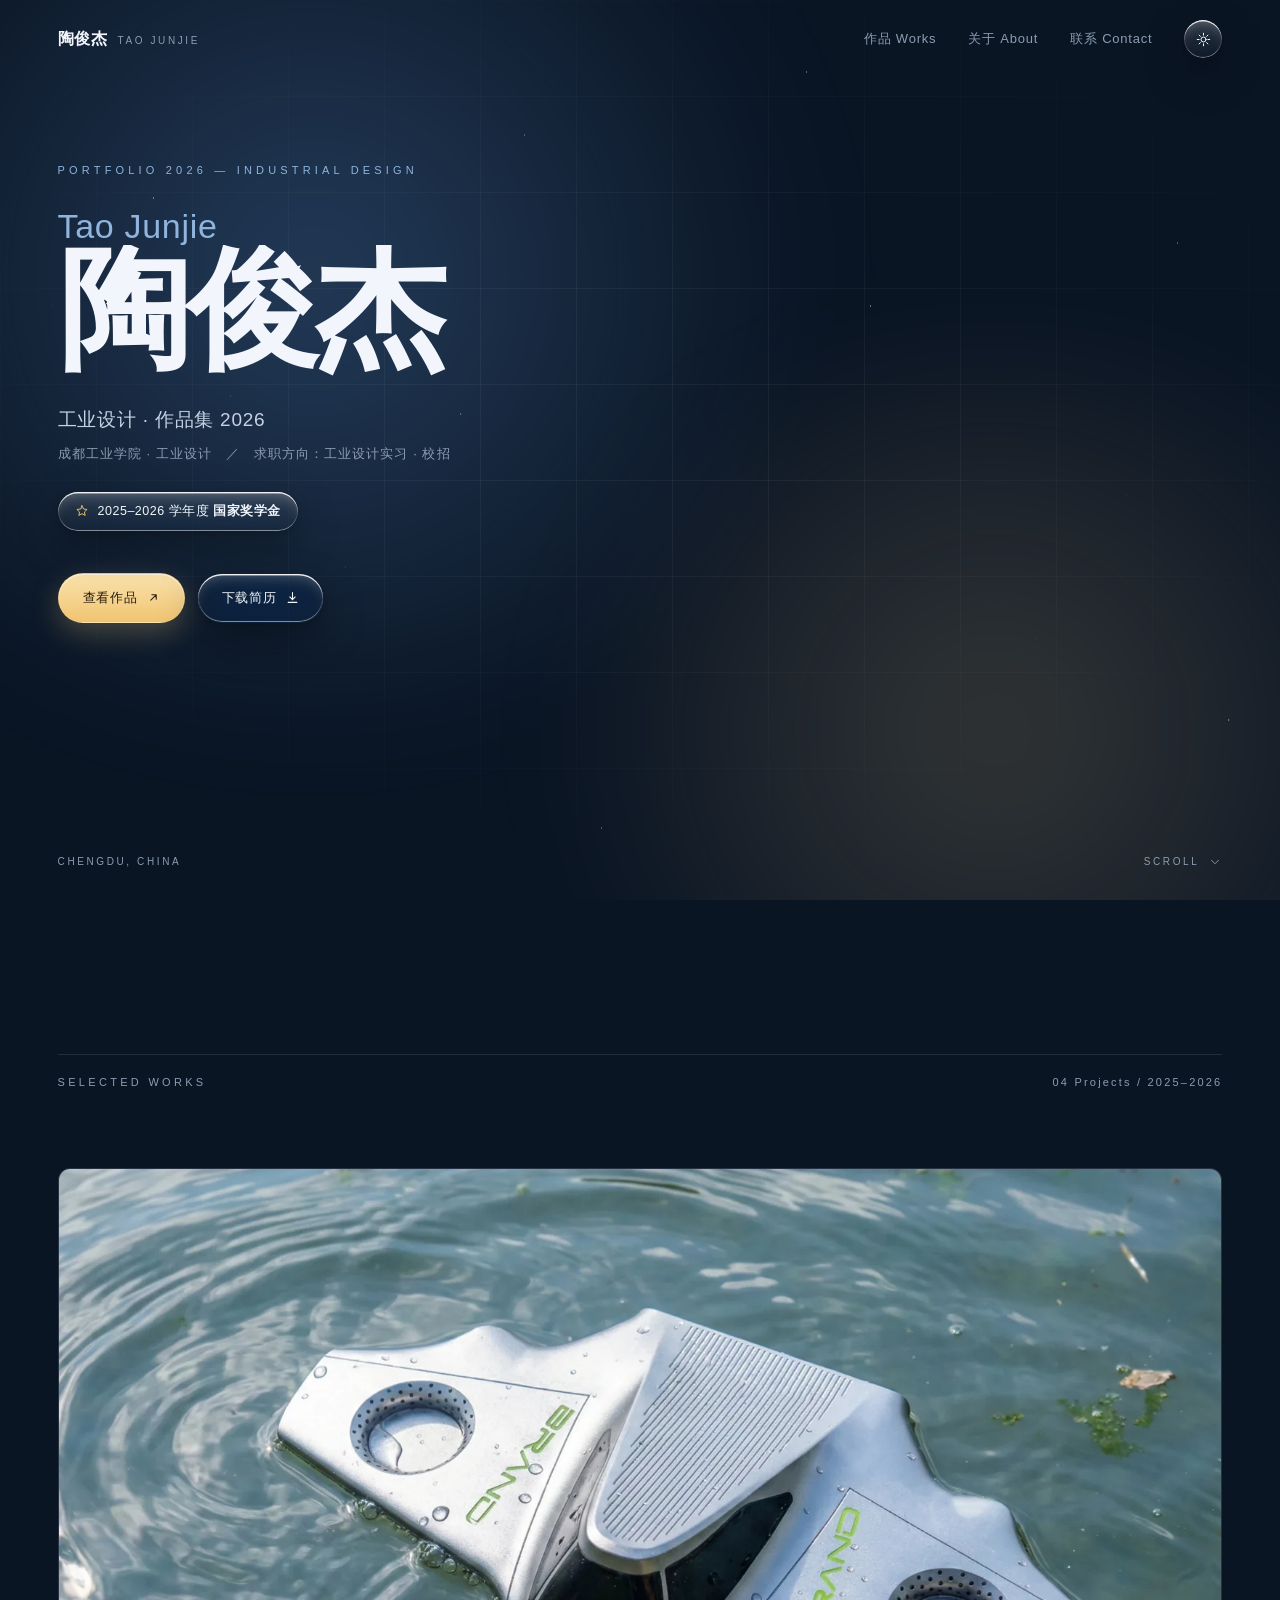
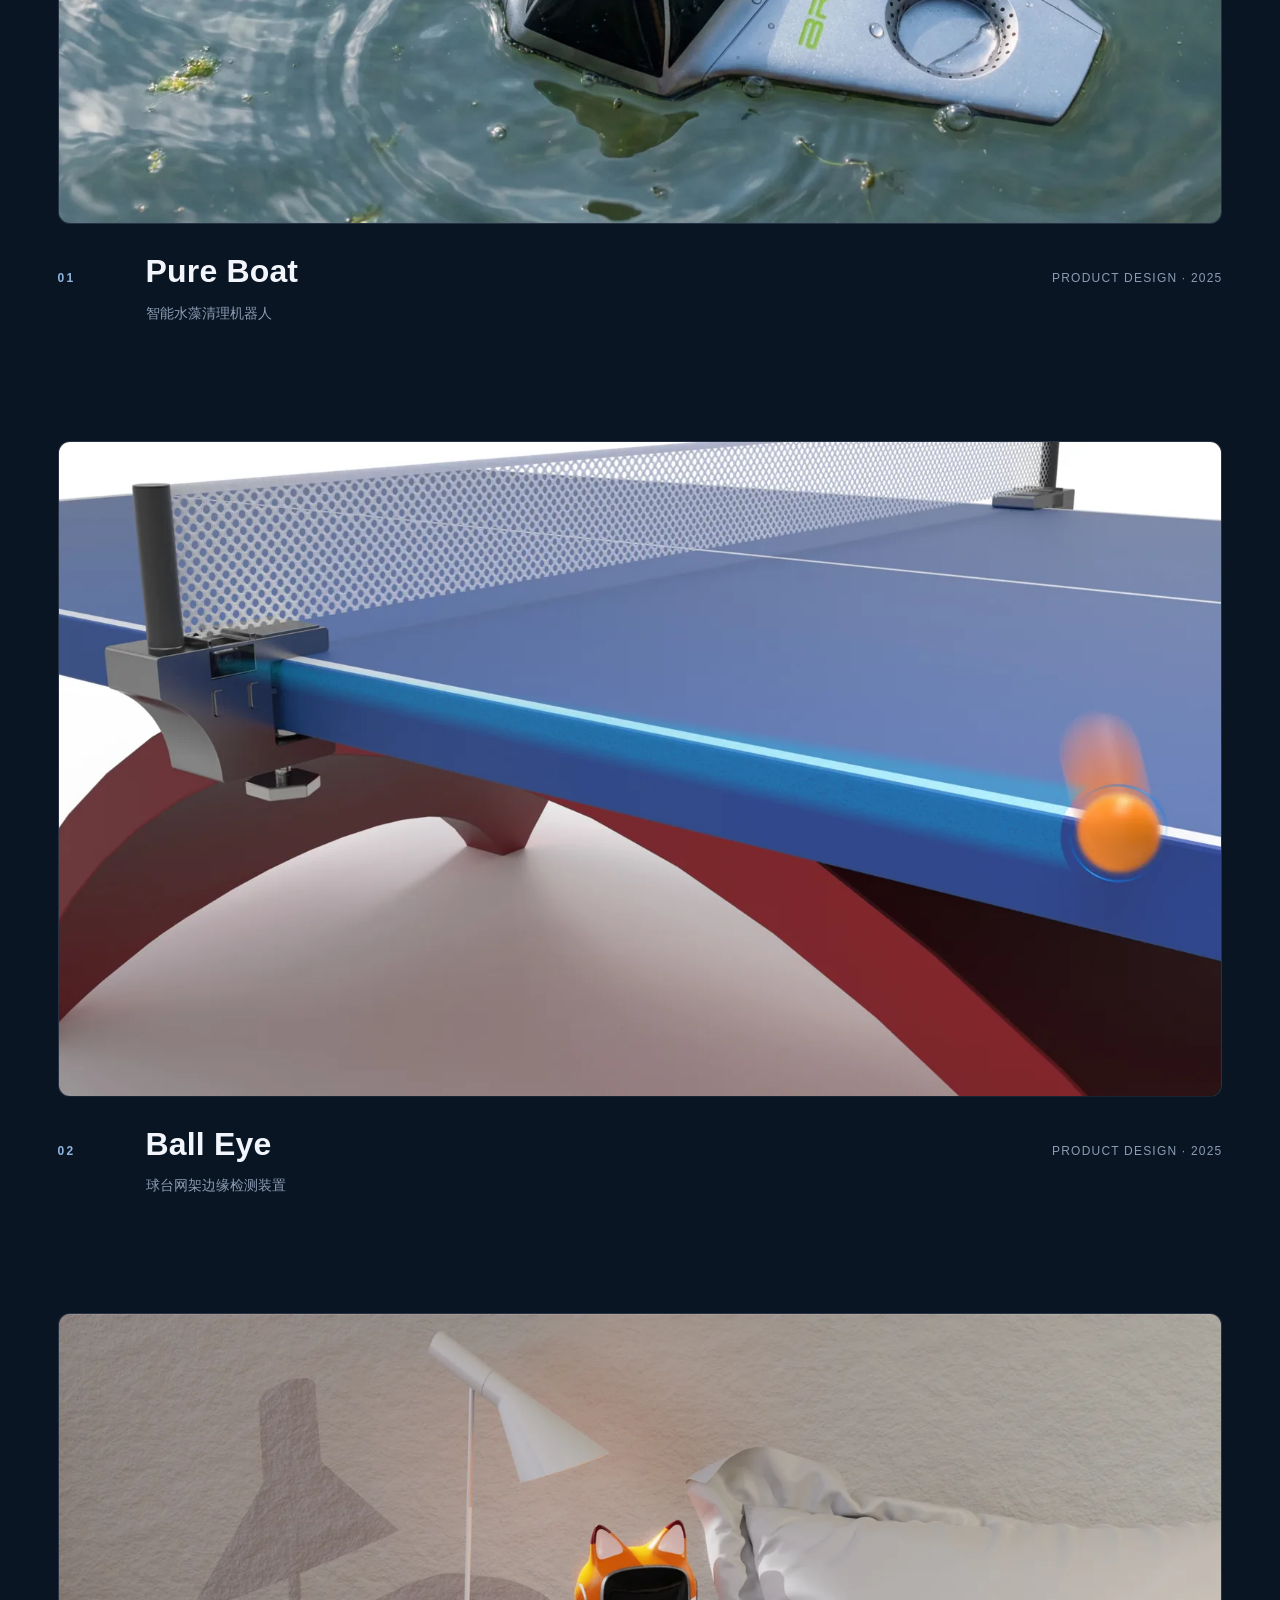
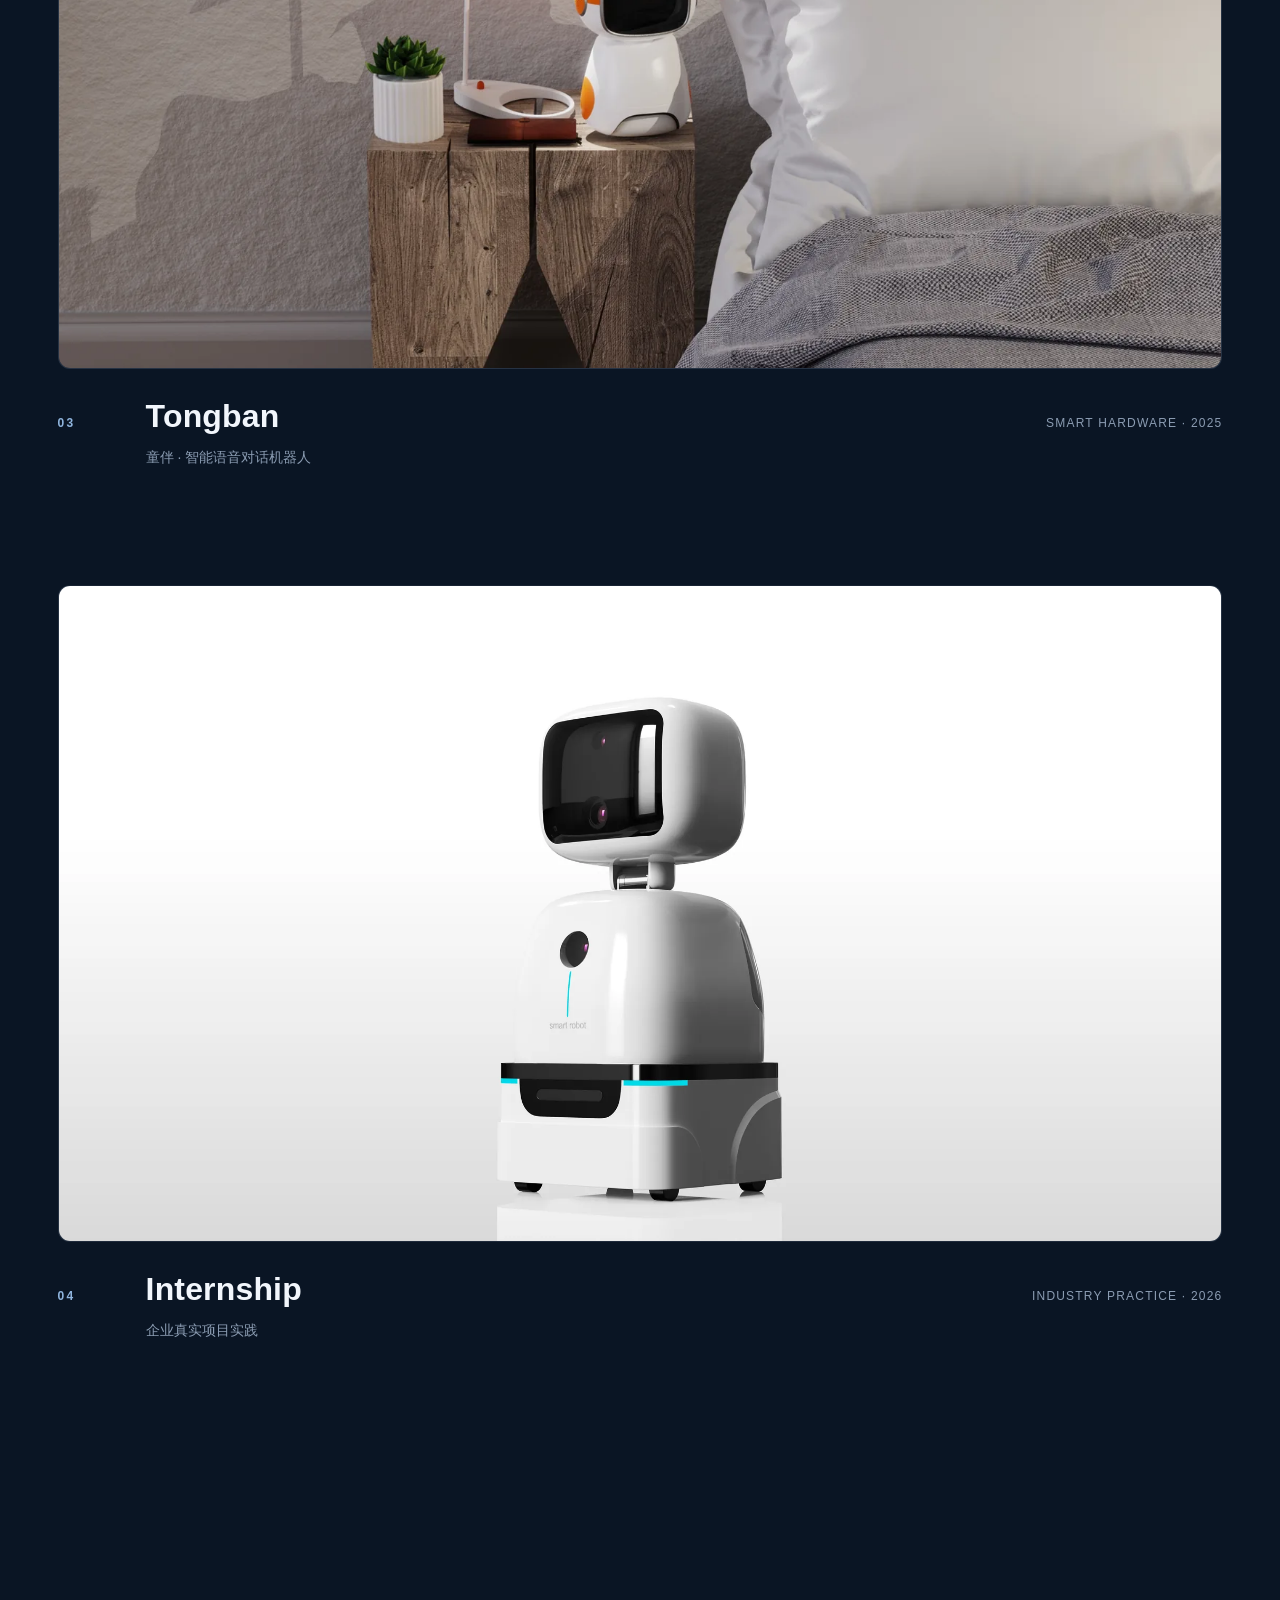
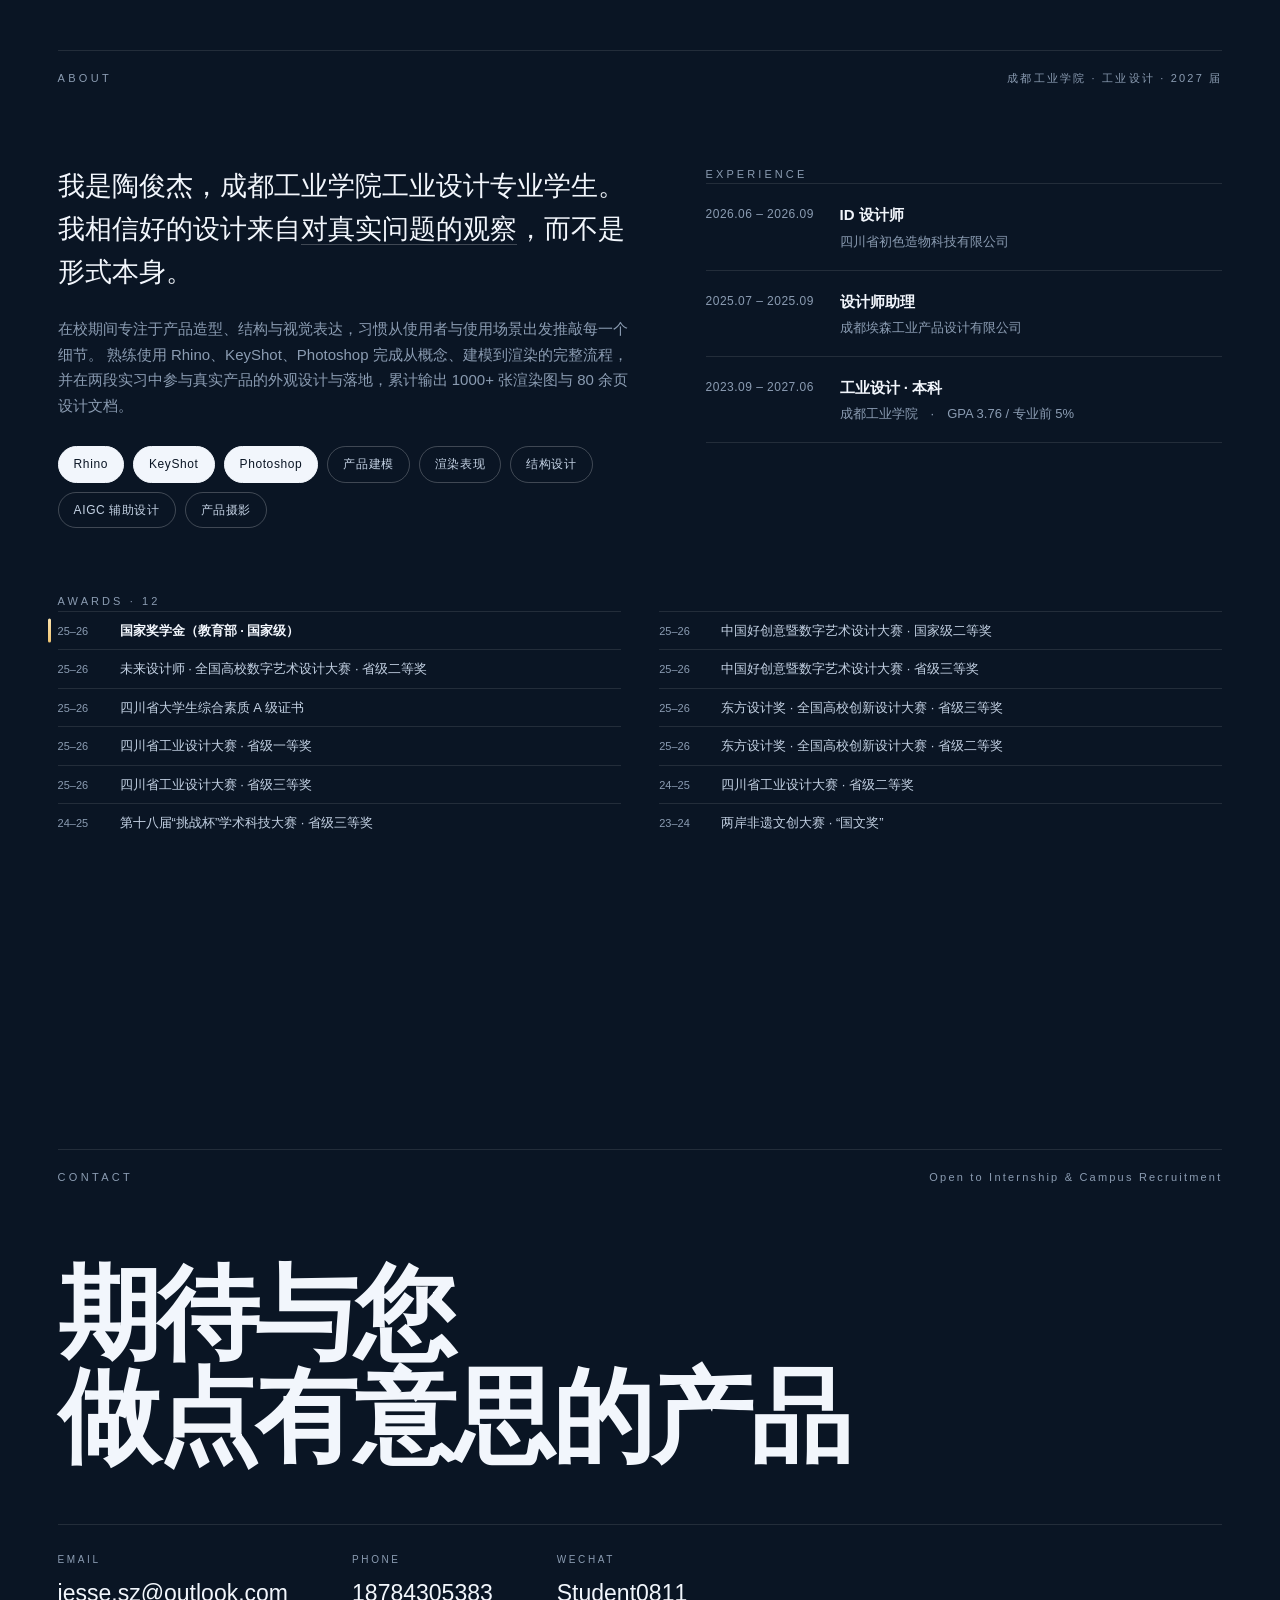
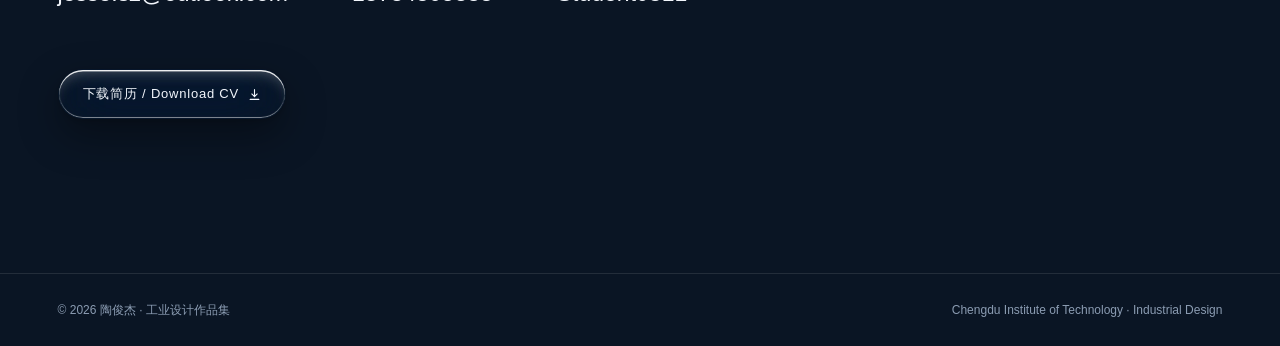
==== index.html @ 41e98c55 "按 iOS 26 参考重做液态玻璃（强模糊+烟熏底+顶部月牙高光）；移除奖学金徽章金色描边" ====
<!DOCTYPE html>
<html lang="zh-CN" data-theme="dark">
<head>
<meta charset="UTF-8">
<meta name="viewport" content="width=device-width, initial-scale=1.0">
<title>陶俊杰 — 工业设计作品集 2026</title>
<meta name="description" content="陶俊杰 · 工业设计作品集 2026 · 成都工业学院 工业设计 · 工业设计实习 / 校招">
<script>(function(){try{var t=localStorage.getItem('tj-theme');document.documentElement.setAttribute('data-theme',t==='light'?'light':'dark');}catch(e){document.documentElement.setAttribute('data-theme','dark');}})();</script>
<link rel="stylesheet" href="assets/style.css?v=20260930g">
</head>
<body>

<div class="loader">
  <div class="loader-inner">
    <div class="loader-cn">陶俊杰</div>
    <div class="loader-en">TAO JUNJIE</div>
    <div class="loader-line"></div>
  </div>
</div>

<div class="progress"></div>

<nav class="nav">
  <a class="brand" href="index.html"><b>陶俊杰</b><span>TAO JUNJIE</span></a>
  <div class="nav-right">
    <div class="nav-links">
      <a href="#works">作品 Works</a>
      <a href="#about">关于 About</a>
      <a href="#contact">联系 Contact</a>
    </div>
    <button class="theme-toggle lg" id="themeToggle" aria-label="切换深浅色">
      <svg class="icon-sun" viewBox="0 0 24 24" fill="none" stroke="currentColor" stroke-width="1.6" stroke-linecap="round"><circle cx="12" cy="12" r="4"/><path d="M12 2v3M12 19v3M2 12h3M19 12h3M4.9 4.9l2.1 2.1M17 17l2.1 2.1M19.1 4.9L17 7M7 17l-2.1 2.1"/></svg>
      <svg class="icon-moon" viewBox="0 0 24 24" fill="none" stroke="currentColor" stroke-width="1.6" stroke-linecap="round"><path d="M21 12.8A8.5 8.5 0 1 1 11.2 3a7 7 0 0 0 9.8 9.8z"/></svg>
    </button>
  </div>
</nav>

<header class="hero">
  <div class="hero-bg" data-parallax data-speed="0.1" data-limit="60"></div>
  <div class="hero-grid"></div>
  <div class="hero-stars"></div>

  <div class="hero-inner">
    <div class="hero-copy">
      <p class="hero-eyebrow reveal">Portfolio 2026 — Industrial Design</p>

      <h1 class="hero-title">
        <span class="mask"><span class="line1">Tao Junjie</span></span>
        <span class="mask"><span class="line2">陶俊杰</span></span>
      </h1>

      <p class="hero-sub mask"><span>工业设计 · 作品集 2026</span></p>
      <p class="hero-line reveal">成都工业学院 · 工业设计　／　求职方向：工业设计实习 · 校招</p>

      <div class="hero-honor lg reveal">
        <svg viewBox="0 0 24 24" fill="none" stroke="currentColor" stroke-width="1.6" stroke-linecap="round" stroke-linejoin="round"><path d="M12 3l2.6 5.6 6.1.8-4.5 4.2 1.2 6-5.4-3-5.4 3 1.2-6L3.3 9.4l6.1-.8z"/></svg>
        <span>2025–2026 学年度 <b>国家奖学金</b></span>
      </div>

      <div class="hero-actions reveal">
        <a class="btn btn-solid" href="#works">查看作品
          <svg viewBox="0 0 24 24" fill="none" stroke="currentColor" stroke-width="2" stroke-linecap="round" stroke-linejoin="round"><path d="M7 17L17 7M17 7H9M17 7v8"/></svg>
        </a>
        <a class="btn btn-ghost lg" href="files/TaoJunjie-CV.pdf" download="陶俊杰-工业设计-CV.pdf">下载简历
          <svg viewBox="0 0 24 24" fill="none" stroke="currentColor" stroke-width="2" stroke-linecap="round" stroke-linejoin="round"><path d="M12 3v13M12 16l-5-5M12 16l5-5M4 21h16"/></svg>
        </a>
      </div>

      <div class="hero-stats reveal">
        <div class="stat"><b>04</b><span>Projects</span></div>
        <div class="stat"><b>02</b><span>Internships</span></div>
        <div class="stat"><b>12</b><span>Awards</span></div>
      </div>
    </div>

    <div class="hero-visual reveal">
      <div class="orb" data-parallax data-speed="0.08" data-limit="46">
        <div class="orb-glow"></div>
        <div class="orb-warm"></div>
        <div class="orb-sphere">
          <i style="transform:rotateY(0deg)"></i>
          <i style="transform:rotateY(22.5deg)"></i>
          <i style="transform:rotateY(45deg)"></i>
          <i style="transform:rotateY(67.5deg)"></i>
          <i style="transform:rotateY(90deg)"></i>
          <i style="transform:rotateY(112.5deg)"></i>
          <i style="transform:rotateY(135deg)"></i>
          <i style="transform:rotateY(157.5deg)"></i>
          <i class="lat" style="transform:rotateX(90deg) translateZ(0px)"></i>
          <i class="lat" style="transform:rotateX(90deg) translateZ(72px)"></i>
          <i class="lat" style="transform:rotateX(90deg) translateZ(-72px)"></i>
        </div>
        <div class="orb-core"></div>
      </div>
    </div>
  </div>

  <div class="hero-scroll">
    <span>Chengdu, China</span>
    <span class="cue">Scroll
      <svg width="14" height="14" viewBox="0 0 24 24" fill="none" stroke="currentColor" stroke-width="1.6" stroke-linecap="round" stroke-linejoin="round"><path d="M6 9l6 6 6-6"/></svg>
    </span>
  </div>
</header>

<main>

  <section class="section" id="works">
    <div class="wrap">
      <div class="sec-head">
        <span class="label">Selected Works</span>
        <span class="sec-count">04 Projects / 2025–2026</span>
      </div>

      <div class="work-list">

        <a class="work reveal" href="work/pure-boat.html">
          <div class="work-media img-in">
            <img src="images/page-14.webp" alt="Pure Boat 智能水藻清理机器人" loading="lazy">
            <div class="work-enter"><span>进入项目
              <svg width="13" height="13" viewBox="0 0 24 24" fill="none" stroke="currentColor" stroke-width="2" stroke-linecap="round" stroke-linejoin="round"><path d="M7 17L17 7M17 7H9M17 7v8"/></svg>
            </span></div>
          </div>
          <div class="work-meta">
            <span class="work-num">01</span>
            <div>
              <h3 class="work-title">Pure Boat</h3>
              <p class="work-cn">智能水藻清理机器人</p>
            </div>
            <span class="work-tag">Product Design · 2025</span>
          </div>
          <span class="work-enter-mobile">进入项目 →</span>
        </a>

        <a class="work reveal" href="work/ball-eye.html">
          <div class="work-media img-in">
            <img src="images/page-23.webp" alt="Ball Eye 球台网架边缘检测装置" loading="lazy">
            <div class="work-enter"><span>进入项目
              <svg width="13" height="13" viewBox="0 0 24 24" fill="none" stroke="currentColor" stroke-width="2" stroke-linecap="round" stroke-linejoin="round"><path d="M7 17L17 7M17 7H9M17 7v8"/></svg>
            </span></div>
          </div>
          <div class="work-meta">
            <span class="work-num">02</span>
            <div>
              <h3 class="work-title">Ball Eye</h3>
              <p class="work-cn">球台网架边缘检测装置</p>
            </div>
            <span class="work-tag">Product Design · 2025</span>
          </div>
          <span class="work-enter-mobile">进入项目 →</span>
        </a>

        <a class="work reveal" href="work/tongban.html">
          <div class="work-media img-in">
            <img src="images/page-32.webp" alt="童伴 智能语音对话机器人" loading="lazy">
            <div class="work-enter"><span>进入项目
              <svg width="13" height="13" viewBox="0 0 24 24" fill="none" stroke="currentColor" stroke-width="2" stroke-linecap="round" stroke-linejoin="round"><path d="M7 17L17 7M17 7H9M17 7v8"/></svg>
            </span></div>
          </div>
          <div class="work-meta">
            <span class="work-num">03</span>
            <div>
              <h3 class="work-title">Tongban</h3>
              <p class="work-cn">童伴 · 智能语音对话机器人</p>
            </div>
            <span class="work-tag">Smart Hardware · 2025</span>
          </div>
          <span class="work-enter-mobile">进入项目 →</span>
        </a>

        <a class="work reveal" href="work/internship.html">
          <div class="work-media img-in">
            <img src="images/page-38.webp" alt="实习实践项目 企业真实项目实践" loading="lazy">
            <div class="work-enter"><span>进入项目
              <svg width="13" height="13" viewBox="0 0 24 24" fill="none" stroke="currentColor" stroke-width="2" stroke-linecap="round" stroke-linejoin="round"><path d="M7 17L17 7M17 7H9M17 7v8"/></svg>
            </span></div>
          </div>
          <div class="work-meta">
            <span class="work-num">04</span>
            <div>
              <h3 class="work-title">Internship</h3>
              <p class="work-cn">企业真实项目实践</p>
            </div>
            <span class="work-tag">Industry Practice · 2026</span>
          </div>
          <span class="work-enter-mobile">进入项目 →</span>
        </a>

      </div>
    </div>
  </section>

  <section class="section" id="about">
    <div class="wrap">
      <div class="sec-head">
        <span class="label">About</span>
        <span class="sec-count">成都工业学院 · 工业设计 · 2027 届</span>
      </div>

      <div class="about-grid">
        <div class="reveal">
          <p class="about-lead">
            我是陶俊杰，成都工业学院工业设计专业学生。我相信好的设计来自<em>对真实问题的观察</em>，而不是形式本身。
          </p>
          <p class="about-body">
            在校期间专注于产品造型、结构与视觉表达，习惯从使用者与使用场景出发推敲每一个细节。
            熟练使用 Rhino、KeyShot、Photoshop 完成从概念、建模到渲染的完整流程，
            并在两段实习中参与真实产品的外观设计与落地，累计输出 1000+ 张渲染图与 80 余页设计文档。
          </p>
          <div class="tags">
            <span class="tag strong">Rhino</span>
            <span class="tag strong">KeyShot</span>
            <span class="tag strong">Photoshop</span>
            <span class="tag">产品建模</span>
            <span class="tag">渲染表现</span>
            <span class="tag">结构设计</span>
            <span class="tag">AIGC 辅助设计</span>
            <span class="tag">产品摄影</span>
          </div>

        </div>

        <div class="reveal">
          <p class="sub-head" style="margin-top:0">Experience</p>
          <ul class="timeline">
            <li>
              <span class="t-date">2026.06 – 2026.09</span>
              <span>
                <span class="t-role">ID 设计师</span>
                <div class="t-org">四川省初色造物科技有限公司</div>
              </span>
            </li>
            <li>
              <span class="t-date">2025.07 – 2025.09</span>
              <span>
                <span class="t-role">设计师助理</span>
                <div class="t-org">成都埃森工业产品设计有限公司</div>
              </span>
            </li>
            <li>
              <span class="t-date">2023.09 – 2027.06</span>
              <span>
                <span class="t-role">工业设计 · 本科</span>
                <div class="t-org">成都工业学院　·　GPA 3.76 / 专业前 5%</div>
              </span>
            </li>
          </ul>
        </div>
      </div>

      <div class="about-awards reveal">
        <p class="sub-head">Awards · 12</p>
        <ul class="awards cols">
            <li class="top"><i>25–26</i><span>国家奖学金（教育部 · 国家级）</span></li>
            <li><i>25–26</i><span>中国好创意暨数字艺术设计大赛 · 国家级二等奖</span></li>
            <li><i>25–26</i><span>未来设计师 · 全国高校数字艺术设计大赛 · 省级二等奖</span></li>
            <li><i>25–26</i><span>中国好创意暨数字艺术设计大赛 · 省级三等奖</span></li>
            <li><i>25–26</i><span>四川省大学生综合素质 A 级证书</span></li>
            <li><i>25–26</i><span>东方设计奖 · 全国高校创新设计大赛 · 省级三等奖</span></li>
            <li><i>25–26</i><span>四川省工业设计大赛 · 省级一等奖</span></li>
            <li><i>25–26</i><span>东方设计奖 · 全国高校创新设计大赛 · 省级二等奖</span></li>
            <li><i>25–26</i><span>四川省工业设计大赛 · 省级三等奖</span></li>
            <li><i>24–25</i><span>四川省工业设计大赛 · 省级二等奖</span></li>
            <li><i>24–25</i><span>第十八届“挑战杯”学术科技大赛 · 省级三等奖</span></li>
            <li><i>23–24</i><span>两岸非遗文创大赛 · “国文奖”</span></li>
        </ul>
      </div>
    </div>
  </section>

  <section class="section contact" id="contact">
    <div class="wrap">
      <div class="sec-head">
        <span class="label">Contact</span>
        <span class="sec-count">Open to Internship & Campus Recruitment</span>
      </div>
      <h2 class="reveal">期待与您<br>做点有意思的产品</h2>
      <div class="contact-links reveal">
        <a class="contact-item" href="mailto:jesse.sz@outlook.com">
          <span class="k">Email</span>
          <span class="v">jesse.sz@outlook.com</span>
        </a>
        <a class="contact-item" href="tel:18784305383">
          <span class="k">Phone</span>
          <span class="v">18784305383</span>
        </a>
        <div class="contact-item">
          <span class="k">WeChat</span>
          <span class="v">Student0811</span>
        </div>
      </div>
      <div class="contact-cta reveal">
        <a class="btn btn-ghost lg" href="files/TaoJunjie-CV.pdf" download="陶俊杰-工业设计-CV.pdf">下载简历 / Download CV
          <svg viewBox="0 0 24 24" fill="none" stroke="currentColor" stroke-width="2" stroke-linecap="round" stroke-linejoin="round"><path d="M12 3v13M12 16l-5-5M12 16l5-5M4 21h16"/></svg>
        </a>
      </div>
    </div>
  </section>

</main>

<footer class="footer">
  <span>© 2026 陶俊杰 · 工业设计作品集</span>
  <span>Chengdu Institute of Technology · Industrial Design</span>
</footer>

<script src="assets/main.js?v=20260930g"></script>
</body>
</html>
---- assets/style.css ----
/* ============================================================
   陶俊杰 · 工业设计作品集 2026
   Dark-first / Monochrome / Minimal Studio + Motion
   ============================================================ */

:root {
  --maxw: 1280px;
  --pad: clamp(20px, 4.5vw, 60px);
  --ease: cubic-bezier(0.22, 0.61, 0.36, 1);
  --ease-out: cubic-bezier(0.16, 1, 0.3, 1);
  --font: -apple-system, BlinkMacSystemFont, "Segoe UI", "PingFang SC",
    "Hiragino Sans GB", "Microsoft YaHei", "Helvetica Neue", Arial, sans-serif;
}

:root[data-theme="dark"] {
  --bg: #0A1524;
  --bg-soft: #0D1B2E;
  --surface: #13233A;
  --ink: #F2F6FC;
  --ink-2: #C4D2E4;
  --muted: #8B9CB2;
  --line: rgba(255,255,255,.10);
  --line-2: rgba(255,255,255,.22);
  --glow-a: rgba(96,150,214,.30);
  --glow-b: rgba(245,206,138,.18);
  --btn-bg: #F2F6FC;
  --btn-ink: #0A1524;
  --btn-ghost-line: rgba(255,255,255,.28);
  --img-bg: #0D1B2E;
  --overlay: rgba(7,15,26,.76);
  --blue: #8FB4DD;
  --gold-1: #FBE3AE;
  --gold-2: #F0C471;
  --gold-ink: #2A1F0C;
  --star: rgba(255,255,255,.80);
  --star-2: rgba(255,255,255,.36);
  --glass: rgba(10,21,36,.72);
  --glass-line: rgba(255,255,255,.20);
  --lg-top: rgba(255,255,255,.13);
  --lg-bottom: rgba(255,255,255,.03);
  --lg-tint: rgba(9,17,29,.32);
  --lg-rim: rgba(255,255,255,.72);
  --lg-shadow: rgba(0,0,0,.36);
}

:root[data-theme="light"] {
  --bg: #F6F8FC;
  --bg-soft: #EDF1F7;
  --surface: #FFFFFF;
  --ink: #0E1626;
  --ink-2: #2C3A52;
  --muted: #64748B;
  --line: rgba(14,22,38,.10);
  --line-2: rgba(14,22,38,.20);
  --glow-a: rgba(96,150,214,.18);
  --glow-b: rgba(228,178,86,.18);
  --btn-bg: #0E1626;
  --btn-ink: #FFFFFF;
  --btn-ghost-line: rgba(14,22,38,.25);
  --img-bg: #FFFFFF;
  --overlay: rgba(246,248,252,.80);
  --blue: #2F5F9E;
  --gold-1: #F9E2AF;
  --gold-2: #E0AC48;
  --gold-ink: #2A1F0C;
  --star: rgba(14,22,38,.20);
  --star-2: rgba(14,22,38,.10);
  --glass: rgba(255,255,255,.82);
  --glass-line: rgba(14,22,38,.16);
  --lg-top: rgba(255,255,255,.65);
  --lg-bottom: rgba(255,255,255,.16);
  --lg-tint: rgba(255,255,255,.55);
  --lg-rim: rgba(255,255,255,.95);
  --lg-shadow: rgba(20,32,54,.18);
}

* { box-sizing: border-box; }

html { scroll-behavior: smooth; }
@media (prefers-reduced-motion: reduce) { html { scroll-behavior: auto; } }

body {
  margin: 0;
  background: var(--bg);
  color: var(--ink);
  font-family: var(--font);
  line-height: 1.7;
  -webkit-font-smoothing: antialiased;
  text-rendering: optimizeLegibility;
  overflow-x: hidden;
  opacity: 0;
  transition: opacity .6s var(--ease-out), background .5s var(--ease), color .5s var(--ease);
}
body.ready { opacity: 1; }
body.leaving { opacity: 0; }

img { display: block; max-width: 100%; }
a { color: inherit; text-decoration: none; }
button { font: inherit; }

.wrap {
  width: 100%; max-width: var(--maxw); margin: 0 auto;
  padding-left: var(--pad); padding-right: var(--pad);
}

/* ============ 加载动画 ============ */
.loader {
  position: fixed; inset: 0; z-index: 900;
  background: var(--bg);
  display: grid; place-items: center;
  transition: transform 1s var(--ease-out), opacity .8s var(--ease-out);
}
.loader.done { transform: translateY(-101%); opacity: 0; }
.loader-inner { text-align: center; }
.loader-cn {
  font-size: clamp(30px, 5vw, 56px); font-weight: 700; letter-spacing: .18em;
  opacity: 0; transform: translateY(18px);
  animation: loaderIn .9s var(--ease-out) .15s forwards;
}
.loader-en {
  margin-top: 10px; font-size: 11px; letter-spacing: .5em; color: var(--muted);
  opacity: 0; animation: loaderIn .9s var(--ease-out) .45s forwards;
}
.loader-line {
  margin: 26px auto 0; width: 120px; height: 1px; background: var(--line);
  position: relative; overflow: hidden;
}
.loader-line::after {
  content: ""; position: absolute; inset: 0; background: var(--ink);
  transform: translateX(-100%); animation: loaderLine 1.1s var(--ease-out) .3s forwards;
}
@keyframes loaderIn { to { opacity: 1; transform: none; } }
@keyframes loaderLine { to { transform: translateX(0); } }

/* ============ 滚动进度 ============ */
.progress {
  position: fixed; top: 0; left: 0; height: 2px; width: 0%; z-index: 300;
  background: linear-gradient(90deg, var(--ink), var(--muted));
  transition: width .1s linear;
}

/* ============ Liquid Glass（iOS 26 风格） ============ */
.lg {
  position: relative;
  isolation: isolate;
  overflow: hidden;
  background:
    linear-gradient(180deg, var(--lg-top), var(--lg-bottom)),
    var(--lg-tint);
  -webkit-backdrop-filter: blur(30px) saturate(180%) brightness(1.04);
  backdrop-filter: blur(30px) saturate(180%) brightness(1.04);
  box-shadow:
    0 16px 40px var(--lg-shadow),
    0 2px 6px rgba(0,0,0,.16),
    inset 0 1.5px 0 rgba(255,255,255,.72),
    inset 0 -1px 1px rgba(255,255,255,.16),
    inset 0 12px 18px -14px rgba(255,255,255,.45);
}
/* 边缘：顶部亮、两侧渐隐、底部微亮 —— 玻璃切边反光 */
.lg::after {
  content: ""; position: absolute; inset: 0; border-radius: inherit; padding: 1px;
  background: linear-gradient(180deg,
    var(--lg-rim) 0%,
    rgba(255,255,255,.20) 26%,
    rgba(255,255,255,.08) 62%,
    rgba(255,255,255,.40) 100%);
  -webkit-mask: linear-gradient(#000 0 0) content-box, linear-gradient(#000 0 0);
  -webkit-mask-composite: xor;
  mask: linear-gradient(#000 0 0) content-box, linear-gradient(#000 0 0);
  mask-composite: exclude;
  pointer-events: none; z-index: 3;
}

/* ============ 导航 ============ */
.nav {
  position: fixed; top: 0; left: 0; right: 0; z-index: 200;
  display: flex; align-items: center; justify-content: space-between;
  padding: 20px var(--pad);
  transition: background .4s var(--ease), backdrop-filter .4s var(--ease),
    padding .4s var(--ease), border-color .4s var(--ease);
  border-bottom: 1px solid transparent;
}
.nav.scrolled {
  background: color-mix(in srgb, var(--bg) 78%, transparent);
  backdrop-filter: saturate(160%) blur(16px);
  -webkit-backdrop-filter: saturate(160%) blur(16px);
  border-bottom-color: var(--line);
  padding-top: 13px; padding-bottom: 13px;
}
.brand { display: flex; align-items: baseline; gap: 10px; font-weight: 700; letter-spacing: .04em; }
.brand b { font-size: 16px; }
.brand span { font-size: 10px; letter-spacing: .26em; color: var(--muted); font-weight: 500; }
.nav-right { display: flex; align-items: center; gap: clamp(14px, 3vw, 32px); }
.nav-links { display: flex; gap: clamp(14px, 3vw, 32px); }
.nav-links a { font-size: 13px; letter-spacing: .06em; color: var(--muted); position: relative; transition: color .25s var(--ease); }
.nav-links a::after { content: ""; position: absolute; left: 0; bottom: -4px; height: 1px; width: 0; background: var(--ink); transition: width .3s var(--ease); }
.nav-links a:hover { color: var(--ink); }
.nav-links a:hover::after { width: 100%; }
@media (max-width: 720px) {
  .nav { padding-left: 16px; padding-right: 16px; }
  .nav-right { gap: 12px; }
  .nav-links { display: flex; gap: 12px; }
  .nav-links a { font-size: 11px; letter-spacing: 0; }
  .brand { gap: 0; white-space: nowrap; }
  .brand b { font-size: 15px; }
  .brand span { display: none; }
  .nav-links a { white-space: nowrap; font-size: 10.5px; letter-spacing: 0; }
}

.theme-toggle {
  width: 38px; height: 38px; border-radius: 50%; cursor: pointer;
  border: 0; color: var(--ink);
  display: grid; place-items: center;
  transition: transform .35s var(--ease);
}
.theme-toggle:hover { background: var(--surface); transform: rotate(18deg); }
.theme-toggle svg { width: 15px; height: 15px; }
:root[data-theme="dark"] .icon-sun { display: block; }
:root[data-theme="dark"] .icon-moon { display: none; }
:root[data-theme="light"] .icon-sun { display: none; }
:root[data-theme="light"] .icon-moon { display: block; }

/* ============ 星空点 ============ */
.hero-stars {
  position: absolute; inset: 0; z-index: 0; pointer-events: none;
  background-repeat: no-repeat;
  background-image:
    radial-gradient(1.6px 1.6px at 12% 22%, var(--star), transparent 60%),
    radial-gradient(1.1px 1.1px at 27% 63%, var(--star-2), transparent 60%),
    radial-gradient(1.4px 1.4px at 41% 15%, var(--star), transparent 60%),
    radial-gradient(1px 1px at 55% 78%, var(--star-2), transparent 60%),
    radial-gradient(1.7px 1.7px at 68% 34%, var(--star), transparent 60%),
    radial-gradient(1.1px 1.1px at 81% 71%, var(--star-2), transparent 60%),
    radial-gradient(1.3px 1.3px at 92% 27%, var(--star), transparent 60%),
    radial-gradient(1px 1px at 6% 82%, var(--star-2), transparent 60%),
    radial-gradient(1.5px 1.5px at 36% 46%, var(--star), transparent 60%),
    radial-gradient(1px 1px at 74% 88%, var(--star-2), transparent 60%),
    radial-gradient(1.2px 1.2px at 18% 44%, var(--star-2), transparent 60%),
    radial-gradient(1.4px 1.4px at 63% 8%, var(--star), transparent 60%),
    radial-gradient(1px 1px at 88% 55%, var(--star-2), transparent 60%),
    radial-gradient(1.3px 1.3px at 47% 92%, var(--star), transparent 60%),
    radial-gradient(1.1px 1.1px at 4% 34%, var(--star-2), transparent 60%),
    radial-gradient(1.6px 1.6px at 96% 80%, var(--star), transparent 60%);
  animation: twinkle 8s var(--ease) infinite alternate;
}
@keyframes twinkle { from { opacity: .55; } to { opacity: 1; } }

/* ============ 首屏 ============ */
.hero {
  position: relative; min-height: 100svh; overflow: hidden;
  display: grid; align-items: center;
  padding: 120px var(--pad) 90px;
}
.hero-bg { position: absolute; inset: -25%; z-index: 0; pointer-events: none; }
.hero-bg::before,
.hero-bg::after {
  content: ""; position: absolute; border-radius: 50%;
  filter: blur(60px);
}
.hero-bg::before {
  width: 62%; height: 62%; left: 2%; top: 6%;
  background: radial-gradient(circle at 50% 50%, var(--glow-a), transparent 68%);
  animation: drift1 26s var(--ease) infinite alternate;
}
.hero-bg::after {
  width: 55%; height: 55%; right: 4%; bottom: 2%;
  background: radial-gradient(circle at 50% 50%, var(--glow-b), transparent 68%);
  animation: drift2 32s var(--ease) infinite alternate;
}
@keyframes drift1 { from { transform: translate3d(0,0,0) scale(1); } to { transform: translate3d(4%,-5%,0) scale(1.12); } }
@keyframes drift2 { from { transform: translate3d(0,0,0) scale(1.05); } to { transform: translate3d(-5%,4%,0) scale(1); } }

.hero-grid {
  position: absolute; inset: 0; z-index: 0; pointer-events: none; opacity: .5;
  background-image:
    linear-gradient(to right, var(--line) 1px, transparent 1px),
    linear-gradient(to bottom, var(--line) 1px, transparent 1px);
  background-size: 96px 96px;
  mask-image: radial-gradient(ellipse 80% 70% at 50% 45%, #000 20%, transparent 78%);
  -webkit-mask-image: radial-gradient(ellipse 80% 70% at 50% 45%, #000 20%, transparent 78%);
  animation: gridPan 40s linear infinite;
}
@keyframes gridPan { from { background-position: 0 0; } to { background-position: 96px 96px; } }

.hero-inner {
  position: relative; z-index: 2;
  width: 100%; max-width: var(--maxw); margin: 0 auto;
  display: grid; grid-template-columns: minmax(0, 1.06fr) minmax(0, .94fr);
  gap: clamp(24px, 5vw, 70px); align-items: center;
}
@media (max-width: 980px) { .hero-inner { grid-template-columns: 1fr; } }

.hero-eyebrow {
  margin: 0 0 clamp(16px, 2.6vw, 30px);
  font-size: 11px; letter-spacing: .38em; color: var(--blue); text-transform: uppercase;
}
.hero-title { margin: 0; font-weight: 700; letter-spacing: -.015em; line-height: .98; }
.hero-title .line1 { font-size: clamp(20px, 3vw, 34px); font-weight: 500; color: var(--blue); letter-spacing: .02em; }
.hero-title .line2 { font-size: clamp(56px, 10.5vw, 132px); letter-spacing: -.03em; }
.hero-sub { margin: clamp(18px, 2.6vw, 28px) 0 0; font-size: clamp(15px, 1.9vw, 19px); color: var(--ink-2); letter-spacing: .04em; }
.hero-line { margin: 6px 0 0; font-size: 13px; color: var(--muted); letter-spacing: .08em; }

/* 遮罩揭开（mask reveal） */
.mask { display: block; overflow: hidden; padding-bottom: .06em; }
.mask > span { display: block; transform: translateY(112%); transition: transform 1.05s var(--ease-out); }
.mask.in > span { transform: translateY(0); }

.hero-actions { display: flex; flex-wrap: wrap; gap: 12px; margin-top: clamp(26px, 4vw, 42px); }
.btn {
  display: inline-flex; align-items: center; gap: 9px;
  padding: 13px 24px; border-radius: 999px; font-size: 13px; letter-spacing: .06em;
  border: 1px solid transparent; cursor: pointer;
  transition: transform .35s var(--ease), background .35s var(--ease), color .35s var(--ease), border-color .35s var(--ease);
}
.btn-solid {
  background: linear-gradient(180deg, var(--gold-1), var(--gold-2));
  color: var(--gold-ink);
  box-shadow: 0 10px 28px rgba(240,196,113,.26), inset 0 1px 0 rgba(255,255,255,.55);
}
.btn-solid:hover {
  transform: translateY(-3px);
  box-shadow: 0 16px 38px rgba(240,196,113,.40), inset 0 1px 0 rgba(255,255,255,.55);
}
.btn-ghost { background: transparent; color: var(--ink); border-color: var(--btn-ghost-line); }
.btn-ghost:hover { transform: translateY(-3px); background: var(--surface); }
.btn-ghost.lg { border-color: transparent; }
.btn svg { width: 13px; height: 13px; }

.hero-stats {
  display: flex; gap: clamp(24px, 4vw, 56px);
  margin-top: clamp(34px, 5vw, 60px); padding-top: 22px;
  border-top: 1px solid var(--line);
}
.stat b { display: block; font-size: clamp(20px, 2.6vw, 30px); font-weight: 700; letter-spacing: -.01em; line-height: 1.2; color: var(--blue); }
.stat span { font-size: 11px; letter-spacing: .16em; color: var(--muted); text-transform: uppercase; }

/* 线框球 */
.hero-visual { position: relative; display: grid; place-items: center; min-height: clamp(260px, 40vw, 460px); }
.orb { position: relative; width: min(72%, 400px); aspect-ratio: 1; }
.orb-glow {
  position: absolute; inset: -28%; border-radius: 50%;
  background: radial-gradient(circle at 50% 50%, rgba(96,150,214,.34), rgba(96,150,214,.10) 42%, transparent 70%);
  filter: blur(30px); animation: pulse 7s var(--ease) infinite alternate;
}
.orb-warm {
  position: absolute; inset: 22%; border-radius: 50%;
  background: radial-gradient(circle at 50% 50%, rgba(245,206,138,.55), rgba(245,206,138,.14) 46%, transparent 72%);
  filter: blur(22px); animation: pulse 5.5s var(--ease) infinite alternate-reverse;
}
@keyframes pulse { from { opacity: .55; transform: scale(.96); } to { opacity: 1; transform: scale(1.05); } }
.orb-sphere { position: absolute; inset: 0; transform-style: preserve-3d; animation: orbSpin 34s linear infinite; }
@keyframes orbSpin { from { transform: rotateX(16deg) rotateY(0deg); } to { transform: rotateX(16deg) rotateY(360deg); } }
.orb-sphere i {
  position: absolute; inset: 0; border: 1px solid rgba(143,180,221,.30); border-radius: 50%; display: block;
}
.orb-sphere i.lat { border-color: rgba(143,180,221,.16); }
.orb-core {
  position: absolute; left: 50%; top: 50%; width: 13px; height: 13px; margin: -6.5px 0 0 -6.5px;
  border-radius: 50%; background: #FFF4DC;
  box-shadow: 0 0 22px 7px rgba(245,206,138,.85), 0 0 60px 22px rgba(245,206,138,.35);
}
@media (max-width: 980px) { .hero-visual { min-height: 260px; } .orb { width: min(52%, 280px); } }

@media (max-width: 720px) {
  .hero { padding: 104px var(--pad) 82px; }
  .hero-inner { grid-template-columns: 1fr; gap: 0; }
  .hero-copy { position: relative; z-index: 2; }
  .hero-eyebrow { font-size: 10px; letter-spacing: .2em; }
  .hero-title .line1 { font-size: 18px; }
  .hero-title .line2 { font-size: clamp(50px, 17vw, 78px); }
  .hero-sub { font-size: 15px; margin-top: 16px; }
  .hero-line { font-size: 12px; line-height: 1.8; }
  .hero-actions { gap: 10px; margin-top: 24px; }
  .btn { padding: 12px 18px; font-size: 12px; }
  .hero-stats { gap: 20px; margin-top: 30px; padding-top: 18px; }
  .stat b { font-size: 22px; }
  .stat span { font-size: 10px; }
  /* 线框球移到文案后方，居中做大背景 */
  .hero-visual {
    position: absolute; top: 62%; left: 50%;
    translate: -50% -50%;
    width: min(96vw, 400px); min-height: 0;
    opacity: .42; z-index: 1; pointer-events: none;
  }
  .orb { width: 100%; }
  .hero-scroll { bottom: 18px; font-size: 9px; letter-spacing: .2em; }
}

.hero-scroll {
  position: absolute; left: var(--pad); right: var(--pad); bottom: 30px; z-index: 2;
  display: flex; justify-content: space-between; font-size: 10px; letter-spacing: .26em; color: var(--muted);
  text-transform: uppercase;
}
.hero-scroll .cue { display: inline-flex; align-items: center; gap: 9px; animation: bob 2.6s var(--ease) infinite; }
@keyframes bob { 0%,100% { transform: translateY(0); } 50% { transform: translateY(6px); } }

.hero-honor {
  display: inline-flex; align-items: center; gap: 9px;
  margin-top: clamp(18px, 2.6vw, 26px);
  padding: 9px 17px; border-radius: 999px;
  font-size: 12.5px; letter-spacing: .04em; color: var(--ink);
  width: fit-content;
}
.hero-honor svg { width: 14px; height: 14px; color: var(--gold-2); flex: none; }
.hero-honor b { font-weight: 700; }
@media (max-width: 720px) {
  .hero-honor { font-size: 11.5px; padding: 8px 14px; margin-top: 16px; }
  .hero-honor svg { width: 13px; height: 13px; }
}

/* ============ 通用区块 ============ */
.section { padding: clamp(80px, 12vw, 180px) 0; }
.sec-head {
  display: flex; align-items: baseline; justify-content: space-between;
  border-top: 1px solid var(--line); padding-top: 18px; margin-bottom: clamp(38px, 6vw, 80px);
}
.label { font-size: 11px; letter-spacing: .3em; color: var(--muted); text-transform: uppercase; }
.sec-count { font-size: 11px; letter-spacing: .2em; color: var(--muted); }

/* ============ 作品列表 ============ */
.work-list { display: flex; flex-direction: column; gap: clamp(56px, 9vw, 140px); }
.work { display: block; position: relative; }
.work-media {
  position: relative; overflow: hidden; border-radius: 12px;
  background: var(--img-bg); border: 1px solid var(--line);
}
.work-media img { width: 100%; transition: transform 1.1s var(--ease-out), filter .6s var(--ease); }
.work-media::after {
  content: ""; position: absolute; inset: 0; background: var(--overlay);
  opacity: 0; transition: opacity .5s var(--ease);
}
.work-enter {
  position: absolute; inset: 0; z-index: 3; display: grid; place-items: center;
  opacity: 0; transform: translateY(14px); transition: opacity .5s var(--ease), transform .5s var(--ease-out);
}
.work-enter span {
  display: inline-flex; align-items: center; gap: 12px;
  padding: 14px 28px; border-radius: 999px; font-size: 13px; letter-spacing: .16em;
  text-transform: uppercase; color: var(--ink);
  text-shadow: 0 1px 3px rgba(0,0,0,.35);
  position: relative; isolation: isolate; overflow: hidden;
  background:
    linear-gradient(180deg, var(--lg-top), var(--lg-bottom)),
    var(--lg-tint);
  -webkit-backdrop-filter: blur(30px) saturate(180%) brightness(1.04);
  backdrop-filter: blur(30px) saturate(180%) brightness(1.04);
  box-shadow:
    0 16px 40px var(--lg-shadow),
    0 2px 6px rgba(0,0,0,.16),
    inset 0 1.5px 0 rgba(255,255,255,.72),
    inset 0 -1px 1px rgba(255,255,255,.16),
    inset 0 12px 18px -14px rgba(255,255,255,.45);
}
.work-enter span::after {
  content: ""; position: absolute; inset: 0; border-radius: inherit; padding: 1px;
  background: linear-gradient(180deg,
    var(--lg-rim) 0%,
    rgba(255,255,255,.20) 26%,
    rgba(255,255,255,.08) 62%,
    rgba(255,255,255,.40) 100%);
  -webkit-mask: linear-gradient(#000 0 0) content-box, linear-gradient(#000 0 0);
  -webkit-mask-composite: xor;
  mask: linear-gradient(#000 0 0) content-box, linear-gradient(#000 0 0);
  mask-composite: exclude;
  pointer-events: none; z-index: 3;
}
.work:hover .work-media::after { opacity: 1; }
.work:hover .work-enter { opacity: 1; transform: none; }
.work:hover .work-media img { transform: scale(1.045); }
.work-meta { display: grid; grid-template-columns: 70px 1fr auto; gap: 18px; align-items: baseline; margin-top: 20px; }
.work-num { font-size: 12px; letter-spacing: .18em; color: var(--blue); font-weight: 600; }
.work-title { margin: 0; font-size: clamp(20px, 2.6vw, 32px); font-weight: 700; letter-spacing: .005em; }
.work-cn { margin: 3px 0 0; font-size: 14px; color: var(--muted); }
.work-tag { font-size: 12px; letter-spacing: .1em; color: var(--muted); text-align: right; text-transform: uppercase; }
.work-enter-mobile { display: none; }
@media (max-width: 720px) {
  .work-meta { grid-template-columns: 44px 1fr; }
  .work-tag { grid-column: 2; text-align: left; margin-top: 6px; }
  /* 手机端：图片不遮罩，只在右下角放一枚小胶囊提示可点 */
  .work-media::after { display: none; }
  .work-enter {
    inset: auto 12px 12px auto;
    display: block; opacity: 1; transform: none;
  }
  .work-enter span {
    padding: 9px 15px; font-size: 11px; letter-spacing: .12em; gap: 8px;
    border-radius: 999px;
  }
  .work-enter span svg { width: 11px; height: 11px; }
  .work-enter-mobile { display: none; }
}

/* ============ About ============ */
.about-grid { display: grid; grid-template-columns: 1.05fr .95fr; gap: clamp(32px, 6vw, 90px); }
@media (max-width: 880px) { .about-grid { grid-template-columns: 1fr; gap: 48px; } }
.about-lead { margin: 0; font-size: clamp(18px, 2.35vw, 27px); line-height: 1.6; }
.about-lead em { font-style: normal; color: var(--ink); border-bottom: 1px solid var(--line-2); }
.about-body { margin: 22px 0 0; color: var(--muted); font-size: 15px; }
.tags { display: flex; flex-wrap: wrap; gap: 9px; margin-top: 28px; }
.tag {
  font-size: 12px; letter-spacing: .05em; padding: 7px 15px; border-radius: 999px;
  border: 1px solid var(--line-2); color: var(--ink-2); background: transparent;
  transition: background .3s var(--ease), color .3s var(--ease), transform .3s var(--ease);
}
.tag:hover { transform: translateY(-2px); background: var(--ink); color: var(--bg); }
.tag.strong { background: var(--ink); color: var(--bg); border-color: var(--ink); }

.timeline, .awards { margin: 0; padding: 0; list-style: none; }
.timeline li {
  border-top: 1px solid var(--line); padding: 17px 0;
  display: grid; grid-template-columns: 118px 1fr; gap: 16px;
}
.timeline li:last-child { border-bottom: 1px solid var(--line); }
.t-date { font-size: 12px; color: var(--muted); letter-spacing: .04em; padding-top: 3px; }
.t-role { font-weight: 700; font-size: 15px; }
.t-org { font-size: 13px; color: var(--muted); margin-top: 2px; }
.sub-head { font-size: 11px; letter-spacing: .28em; text-transform: uppercase; color: var(--muted); margin: 34px 0 0; }
.awards li { border-top: 1px solid var(--line); padding: 12px 0; font-size: 14px; color: var(--ink-2); display: flex; gap: 12px; }
.awards li:last-child { border-bottom: 1px solid var(--line); }
.awards li i { font-style: normal; color: var(--muted); font-size: 12px; min-width: 46px; padding-top: 2px; }

/* ============ 奖项两列 ============ */
.about-awards { margin-top: clamp(34px, 5vw, 64px); }
.awards.cols { display: grid; grid-template-columns: 1fr 1fr; column-gap: clamp(20px, 3vw, 48px); }
.awards.cols li { border-top: 1px solid var(--line); padding: 9px 0; font-size: 13px; line-height: 1.5; display: flex; gap: 10px; align-items: flex-start; }
.awards.cols li span { flex: 1; min-width: 0; }
.awards.cols li.top { position: relative; }
.awards.cols li.top::before {
  content: ""; position: absolute; left: -10px; top: 50%; transform: translateY(-50%);
  width: 3px; height: 62%; border-radius: 2px;
  background: linear-gradient(180deg, var(--gold-1), var(--gold-2));
}
.awards.cols li.top span { color: var(--ink); font-weight: 700; }
.awards.cols li:last-child { border-bottom: none; }
.awards.cols li i { min-width: 52px; font-size: 11px; padding-top: 2px; }
@media (max-width: 720px) { .awards.cols { grid-template-columns: 1fr; } }

/* ============ Contact ============ */
.contact h2 { margin: 0 0 clamp(28px, 5vw, 56px); font-size: clamp(38px, 8vw, 108px); line-height: 1; letter-spacing: -.03em; font-weight: 700; }
.contact-links { display: flex; flex-wrap: wrap; gap: clamp(24px, 5vw, 72px); border-top: 1px solid var(--line); padding-top: 26px; }
.contact-item { display: flex; flex-direction: column; gap: 6px; }
.contact-item .k { font-size: 10px; letter-spacing: .26em; color: var(--muted); text-transform: uppercase; }
.contact-item .v { font-size: clamp(16px, 2.1vw, 23px); position: relative; }
.contact-item .v::after { content: ""; position: absolute; left: 0; bottom: -2px; height: 1px; width: 0; background: var(--ink); transition: width .35s var(--ease); }
.contact-item:hover .v::after { width: 100%; }
.contact-cta { margin-top: clamp(34px, 5vw, 56px); }

/* ============ Footer ============ */
.footer {
  border-top: 1px solid var(--line); padding: 26px var(--pad);
  display: flex; justify-content: space-between; gap: 12px; flex-wrap: wrap;
  font-size: 12px; color: var(--muted);
}

/* ============ 项目详情页 ============ */
.proj-head { padding: clamp(130px, 20vh, 220px) 0 clamp(26px, 4vw, 50px); }
.proj-num { font-size: 11px; letter-spacing: .34em; color: var(--blue); text-transform: uppercase; }
.proj-title { margin: 16px 0 0; font-size: clamp(34px, 7.5vw, 100px); line-height: 1; letter-spacing: -.03em; font-weight: 700; }
.proj-en { margin: 16px 0 0; font-size: clamp(13px, 1.7vw, 17px); letter-spacing: .22em; color: var(--muted); text-transform: uppercase; }
.proj-meta { margin-top: clamp(34px, 6vw, 66px); display: grid; grid-template-columns: repeat(4, 1fr); gap: 22px; border-top: 1px solid var(--line); padding-top: 22px; }
.proj-meta .k { font-size: 10px; letter-spacing: .26em; color: var(--muted); text-transform: uppercase; }
.proj-meta .v { font-size: 14px; margin-top: 7px; color: var(--ink-2); }
@media (max-width: 720px) {
  /* 区块标题尽量与电脑一致：同行，放不下才换行 */
  .sec-head { flex-wrap: wrap; gap: 6px 14px; }
  .sec-count { font-size: 10px; }
  /* 奖项保持两列（与电脑一致），字号缩小 */
  .awards.cols { grid-template-columns: 1fr 1fr; column-gap: 14px; }
  .awards.cols li { padding: 6px 0; font-size: 11px; gap: 6px; line-height: 1.45; }
  .awards.cols li i { min-width: 38px; font-size: 9px; }
  .awards.cols li.top::before { left: -7px; width: 2px; }
  /* 首屏网格更淡，避免压字 */
  .hero-grid { opacity: .26; }
  .proj-meta { grid-template-columns: 1fr 1fr; gap: 16px; }
  .proj-title { font-size: clamp(27px, 8.8vw, 50px); }
  .chapter { flex-wrap: wrap; gap: 10px; margin: 34px 0 16px; }
  .chapter .c-line { display: none; }
  .chapter h2 { font-size: 19px; }
  .chapter .c-en { font-size: 9px; letter-spacing: .22em; }
  .shot figcaption { font-size: 10px; }
  .proj-nav { grid-template-columns: 1fr; gap: 8px; }
  .proj-nav .next { text-align: left; }
}

.proj-lead { padding: clamp(10px, 2vw, 26px) 0 clamp(40px, 7vw, 92px); }
.proj-lead p { margin: 0; max-width: 780px; font-size: clamp(16px, 1.95vw, 20px); line-height: 1.8; color: var(--ink-2); }

.proj-gallery {
  max-width: var(--maxw); margin: 0 auto;
  padding-left: var(--pad); padding-right: var(--pad);
  padding-bottom: clamp(50px, 8vw, 110px);
}
.chapter { display: flex; align-items: baseline; gap: 16px; margin: clamp(30px, 5vw, 64px) 0 clamp(16px, 2.4vw, 30px); }
.chapter .c-num { font-size: 11px; letter-spacing: .26em; color: var(--blue); }
.chapter .c-line { flex: 1; height: 1px; background: linear-gradient(90deg, var(--line), transparent); }
.chapter .c-en { font-size: 10px; letter-spacing: .3em; color: var(--muted); text-transform: uppercase; }
.chapter h2 { margin: 0; font-size: clamp(18px, 2.2vw, 26px); font-weight: 700; letter-spacing: .01em; }
.chapter:first-child { margin-top: 0; }

.shot { margin: 0 0 clamp(18px, 3vw, 44px); }
.shot:last-child { margin-bottom: 0; }
.shot img {
  width: 100%; border-radius: 12px; border: 1px solid var(--line);
  background: var(--img-bg); cursor: zoom-in;
  transition: transform .7s var(--ease-out), box-shadow .7s var(--ease);
}
.shot img:hover { transform: translateY(-4px); box-shadow: 0 24px 60px rgba(0,0,0,.22); }
.shot figcaption { margin-top: 9px; font-size: 11px; letter-spacing: .16em; color: var(--muted); text-transform: uppercase; }

.proj-nav { border-top: 1px solid var(--line); display: grid; grid-template-columns: 1fr 1fr; gap: 20px; padding: clamp(30px, 5vw, 62px) 0; }
.proj-nav a { display: block; padding: 6px 0; }
.proj-nav .k { font-size: 10px; letter-spacing: .26em; color: var(--muted); text-transform: uppercase; }
.proj-nav .v { font-size: clamp(16px, 2.1vw, 24px); font-weight: 700; margin-top: 9px; transition: opacity .3s var(--ease); }
.proj-nav a:hover .v { opacity: .55; }
.proj-nav .next { text-align: right; }

/* ============ 动效 ============ */
.reveal { opacity: 0; transform: translateY(24px); transition: opacity .9s var(--ease-out), transform .9s var(--ease-out); }
.reveal.in { opacity: 1; transform: none; }
.img-in { clip-path: inset(0 0 100% 0); transition: clip-path 1.1s var(--ease-out); }
.img-in.in { clip-path: inset(0 0 0 0); }
.parallax img { will-change: transform; }

@media (prefers-reduced-motion: reduce) {
  .reveal { opacity: 1 !important; transform: none !important; transition: none !important; }
  .img-in { clip-path: none !important; transition: none !important; }
  .hero-bg::before, .hero-bg::after, .hero-grid, .orb-sphere, .orb-glow, .hero-scroll .cue { animation: none !important; }
  body { opacity: 1 !important; }
  .loader { display: none; }
}
html.no-motion .orb-sphere, html.no-motion .hero-grid { animation: none; }
html.no-motion .parallax img { transform: none !important; }

/* ============ 灯箱 ============ */
.lightbox {
  position: fixed; inset: 0; z-index: 500;
  background: rgba(0,0,0,.93);
  display: flex; align-items: center; justify-content: center;
  opacity: 0; visibility: hidden; transition: opacity .35s var(--ease), visibility .35s var(--ease);
}
.lightbox.open { opacity: 1; visibility: visible; }
.lightbox img { max-width: 94vw; max-height: 90vh; object-fit: contain; border-radius: 6px; }
.lb-btn {
  position: absolute; border: 0; background: rgba(255,255,255,.08); color: #fff;
  width: 48px; height: 48px; border-radius: 50%; cursor: pointer;
  font-size: 22px; line-height: 1; display: grid; place-items: center;
  transition: background .25s var(--ease);
}
.lb-btn:hover { background: rgba(255,255,255,.2); }
.lb-close { top: 22px; right: 24px; }
.lb-prev { left: 20px; top: 50%; transform: translateY(-50%); }
.lb-next { right: 20px; top: 50%; transform: translateY(-50%); }
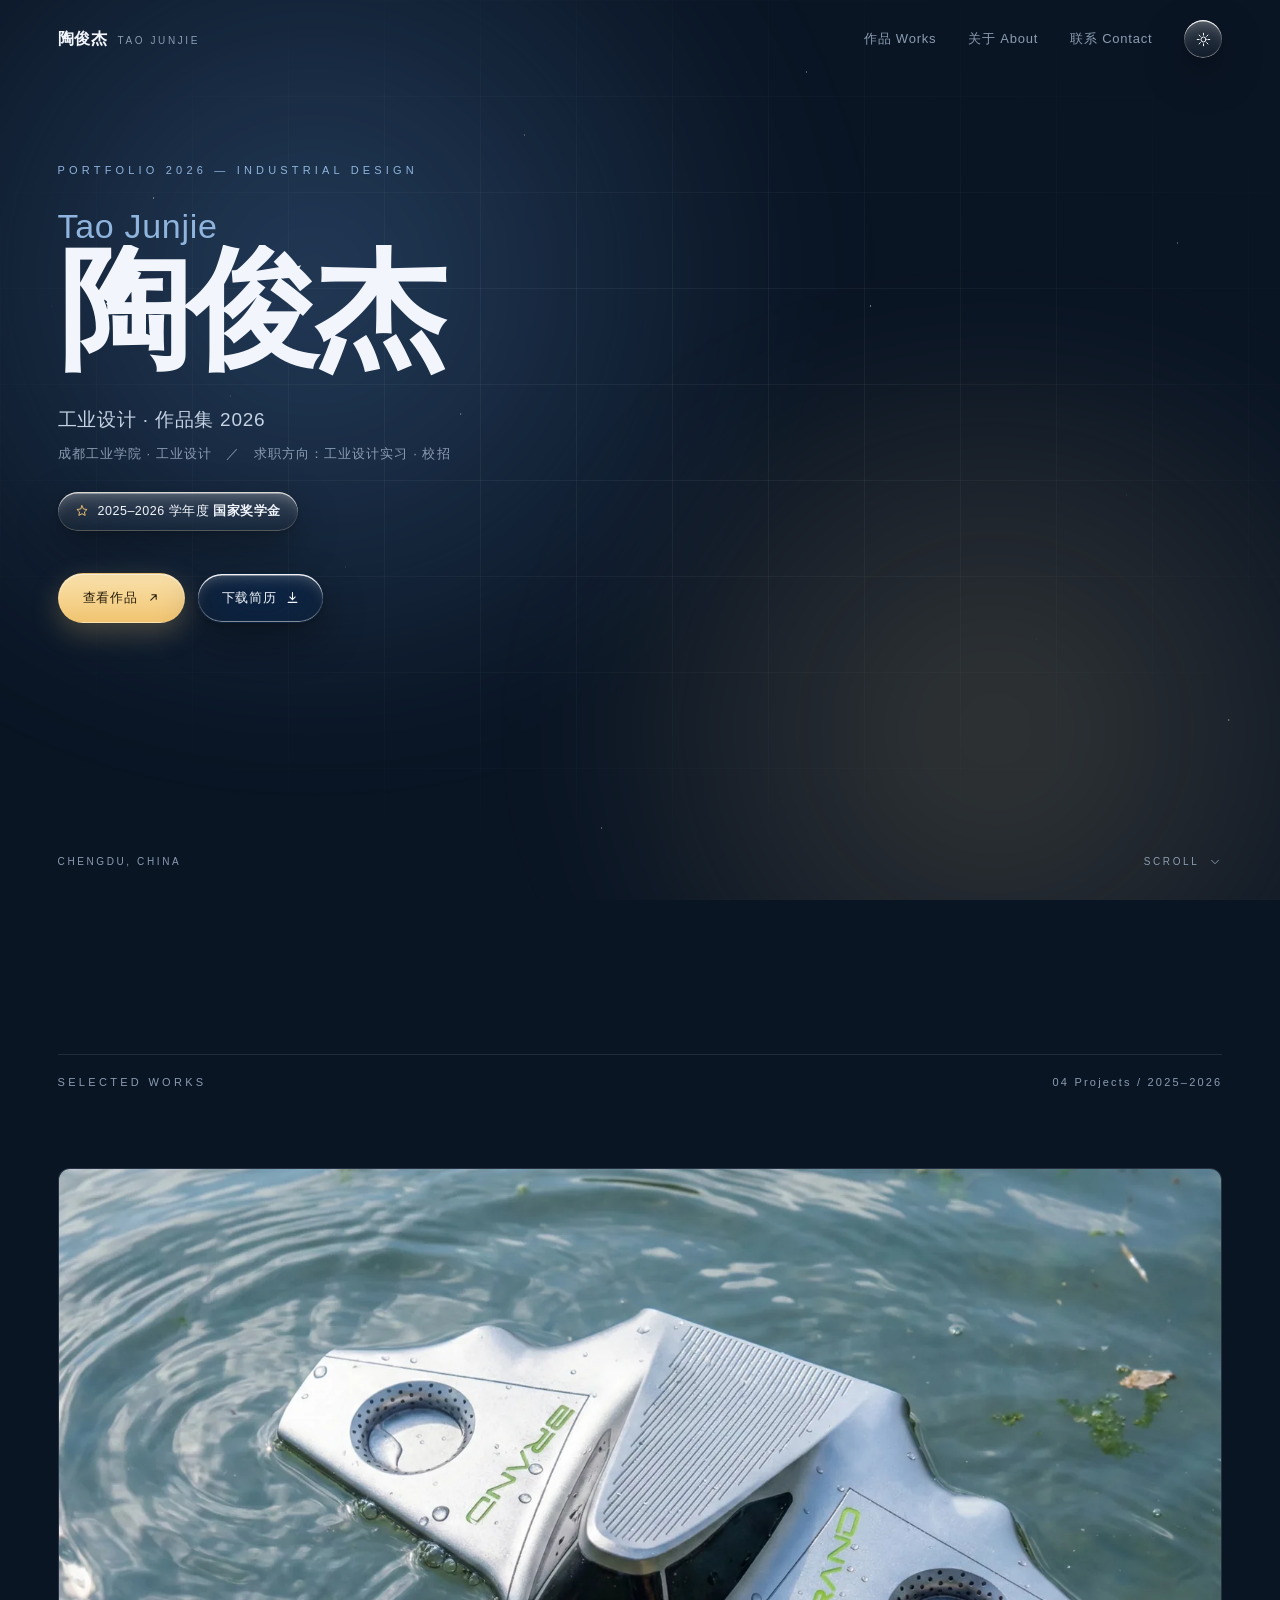
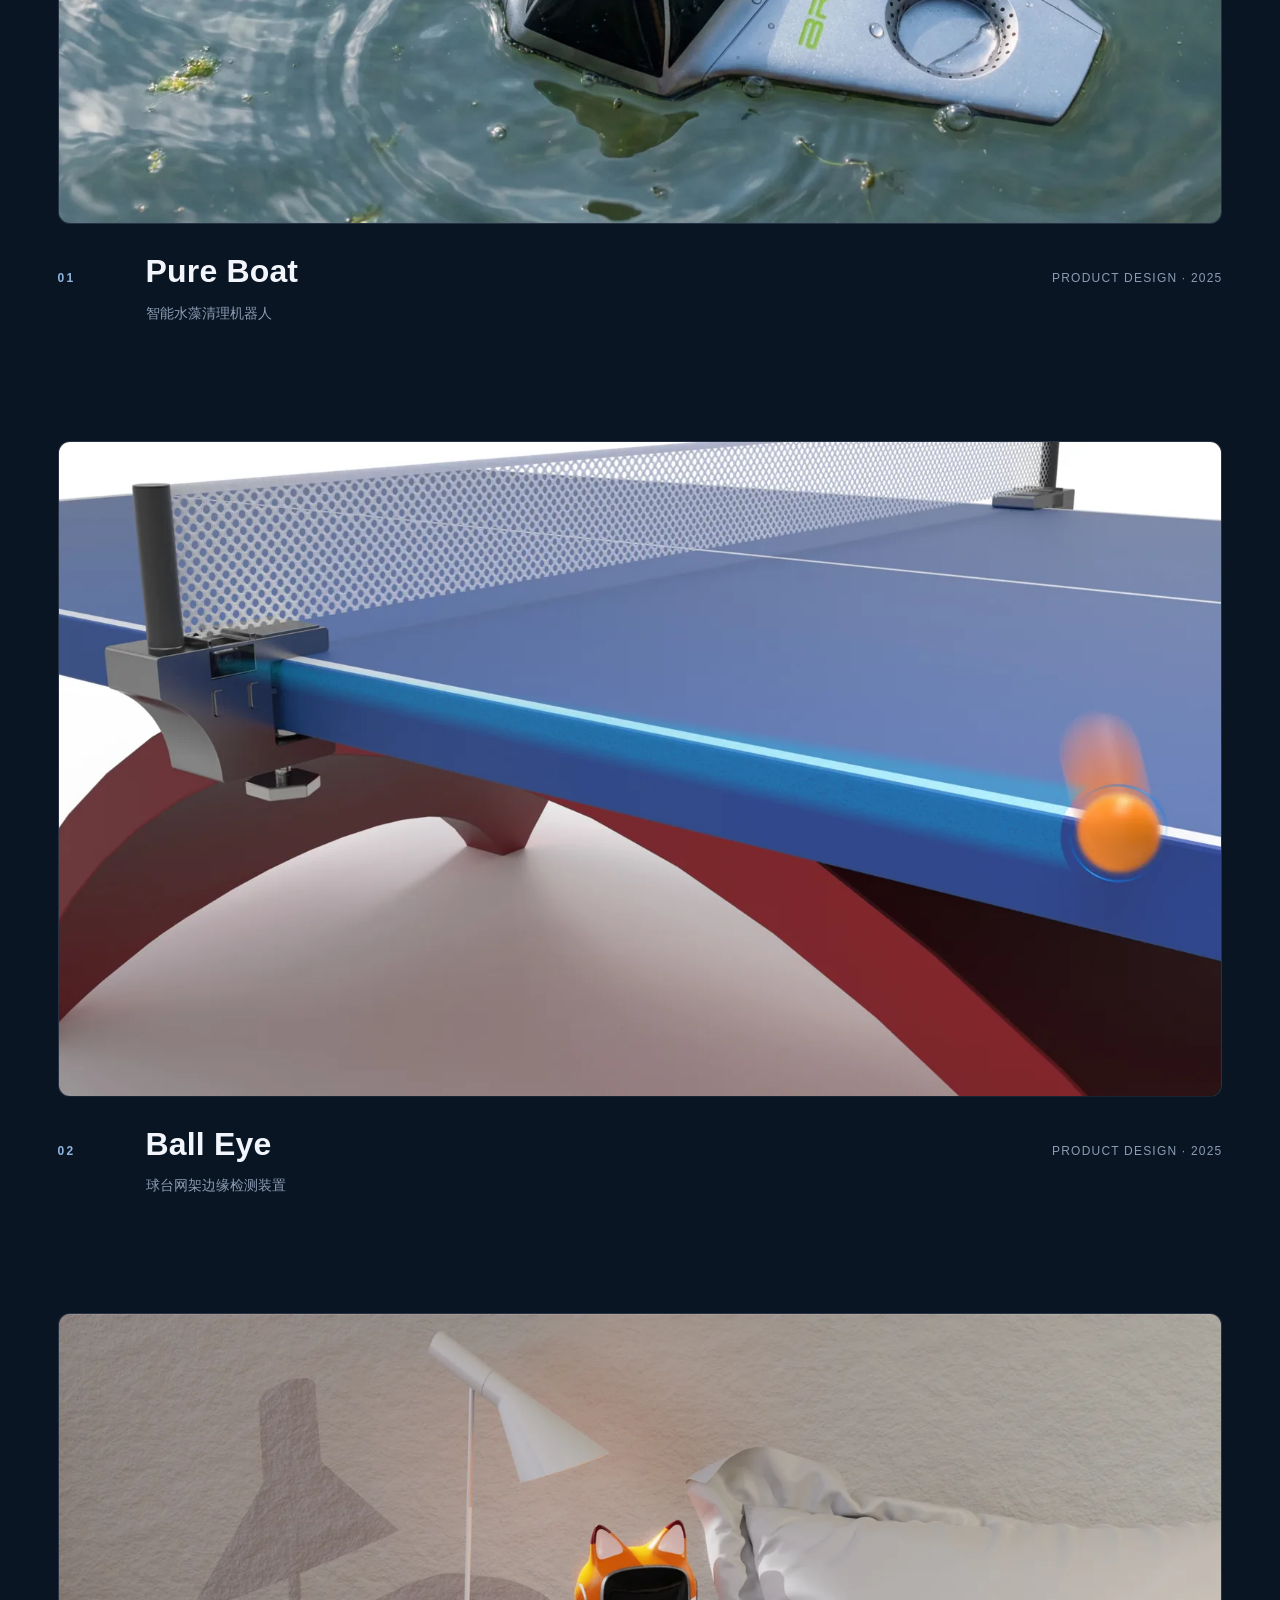
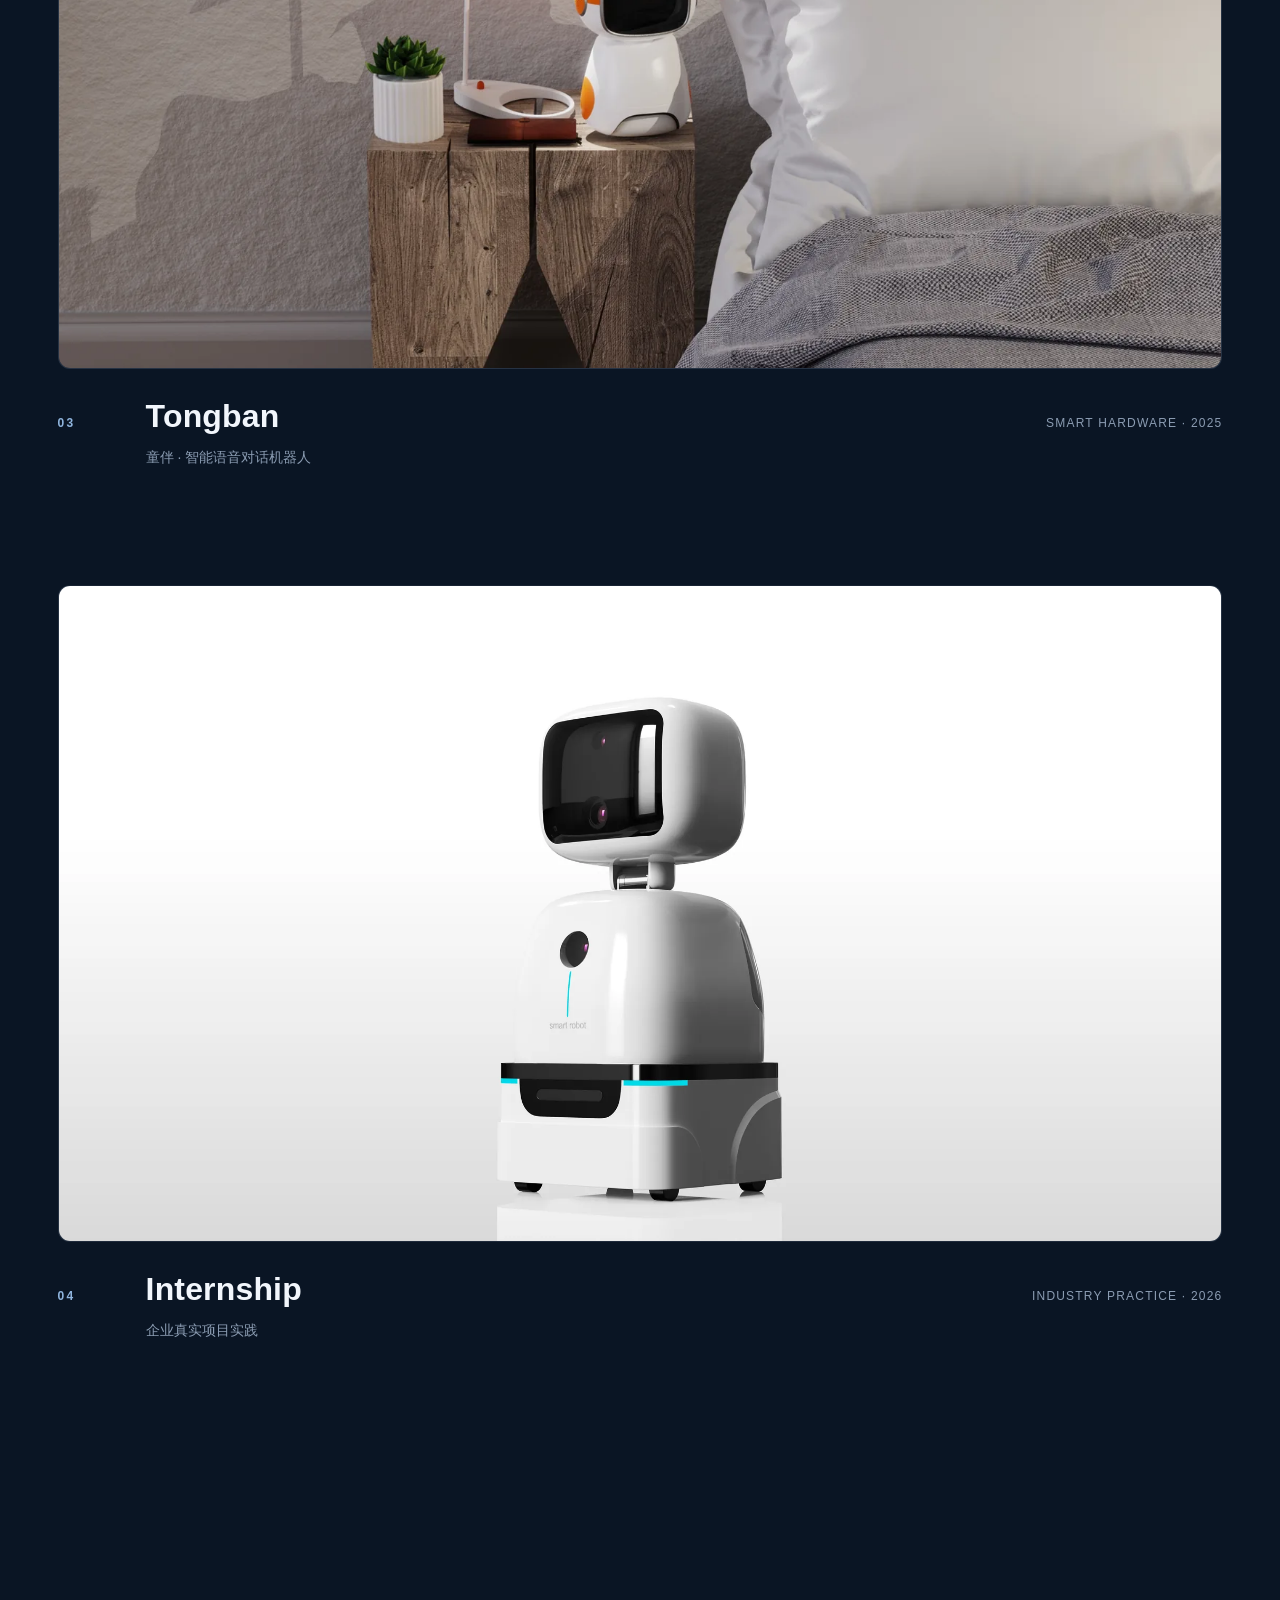
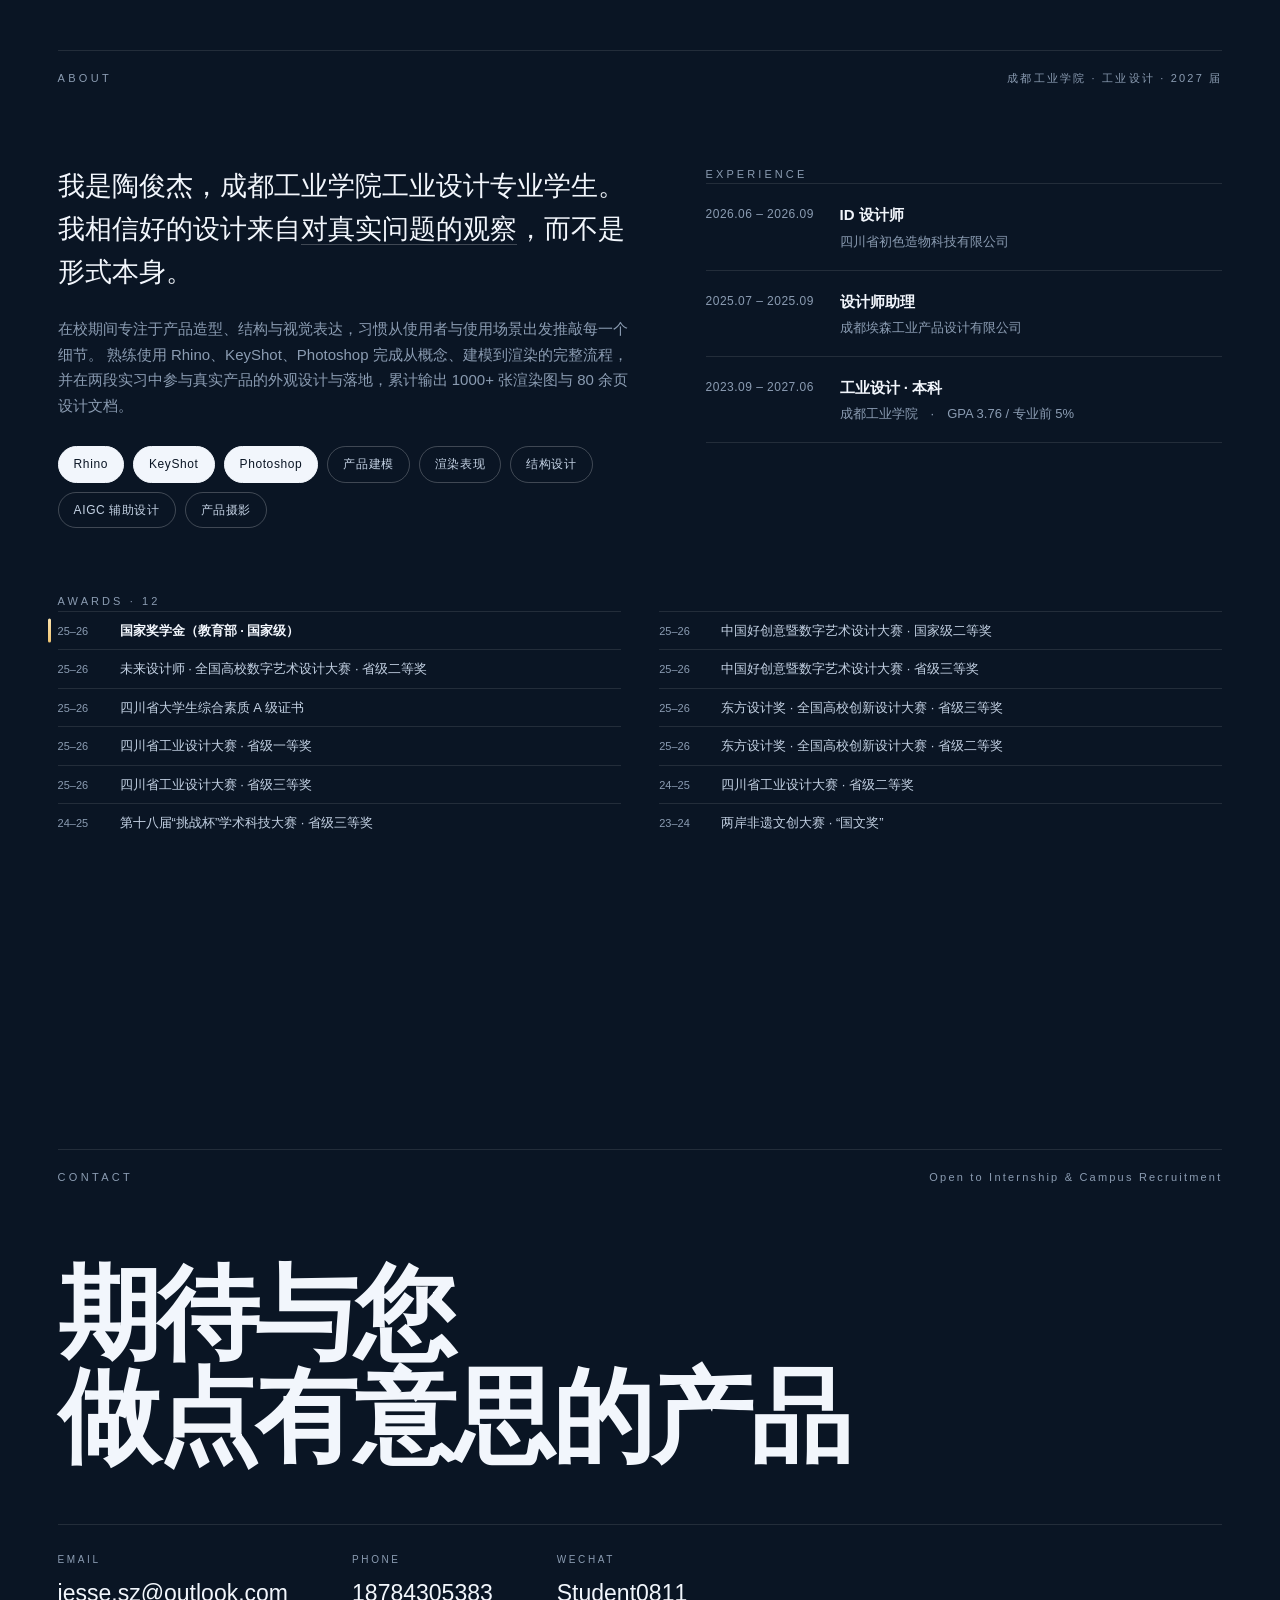
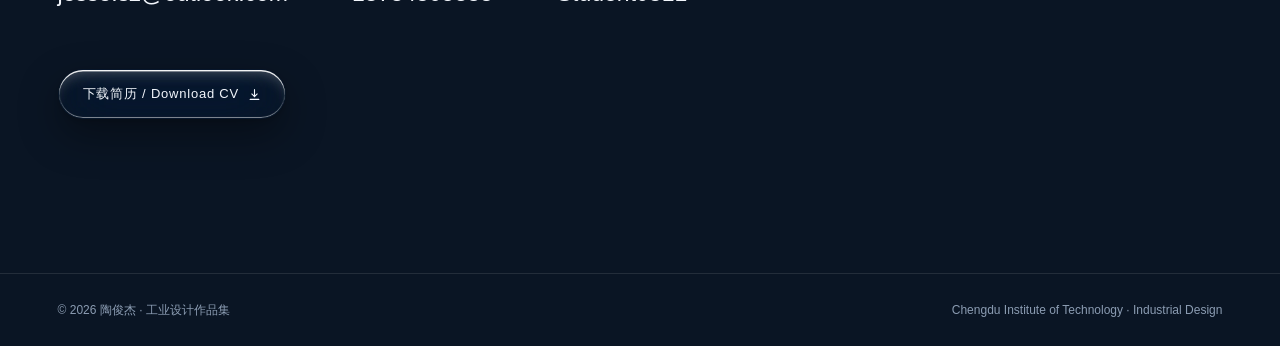
==== commit 61236ae1: "玻璃再实30%；奖学金徽章金色描边减淡80%（保留极淡暖色暗示）" ====
--- a/index.html
+++ b/index.html
@@ -6,7 +6,7 @@
 <title>陶俊杰 — 工业设计作品集 2026</title>
 <meta name="description" content="陶俊杰 · 工业设计作品集 2026 · 成都工业学院 工业设计 · 工业设计实习 / 校招">
 <script>(function(){try{var t=localStorage.getItem('tj-theme');document.documentElement.setAttribute('data-theme',t==='light'?'light':'dark');}catch(e){document.documentElement.setAttribute('data-theme','dark');}})();</script>
-<link rel="stylesheet" href="assets/style.css?v=20260930g">
+<link rel="stylesheet" href="assets/style.css?v=20260930h">
 </head>
 <body>
 
@@ -304,6 +304,6 @@
   <span>Chengdu Institute of Technology · Industrial Design</span>
 </footer>
 
-<script src="assets/main.js?v=20260930g"></script>
+<script src="assets/main.js?v=20260930h"></script>
 </body>
 </html>
--- a/assets/style.css
+++ b/assets/style.css
@@ -36,10 +36,10 @@
   --star-2: rgba(255,255,255,.36);
   --glass: rgba(10,21,36,.72);
   --glass-line: rgba(255,255,255,.20);
-  --lg-top: rgba(255,255,255,.13);
-  --lg-bottom: rgba(255,255,255,.03);
-  --lg-tint: rgba(9,17,29,.32);
-  --lg-rim: rgba(255,255,255,.72);
+  --lg-top: rgba(255,255,255,.17);
+  --lg-bottom: rgba(255,255,255,.04);
+  --lg-tint: rgba(9,17,29,.42);
+  --lg-rim: rgba(255,255,255,.80);
   --lg-shadow: rgba(0,0,0,.36);
 }
 
@@ -67,10 +67,10 @@
   --star-2: rgba(14,22,38,.10);
   --glass: rgba(255,255,255,.82);
   --glass-line: rgba(14,22,38,.16);
-  --lg-top: rgba(255,255,255,.65);
-  --lg-bottom: rgba(255,255,255,.16);
-  --lg-tint: rgba(255,255,255,.55);
-  --lg-rim: rgba(255,255,255,.95);
+  --lg-top: rgba(255,255,255,.82);
+  --lg-bottom: rgba(255,255,255,.21);
+  --lg-tint: rgba(255,255,255,.70);
+  --lg-rim: rgba(255,255,255,.98);
   --lg-shadow: rgba(20,32,54,.18);
 }
 
@@ -402,6 +402,14 @@
   width: fit-content;
 }
 .hero-honor svg { width: 14px; height: 14px; color: var(--gold-2); flex: none; }
+/* 极淡的金色暗示：约为原始强度的 20% */
+.hero-honor.lg::after {
+  background: linear-gradient(180deg,
+    rgba(251,227,174,.18) 0%,
+    rgba(255,255,255,.06) 30%,
+    rgba(255,255,255,.04) 64%,
+    rgba(240,196,113,.16) 100%);
+}
 .hero-honor b { font-weight: 700; }
 @media (max-width: 720px) {
   .hero-honor { font-size: 11.5px; padding: 8px 14px; margin-top: 16px; }
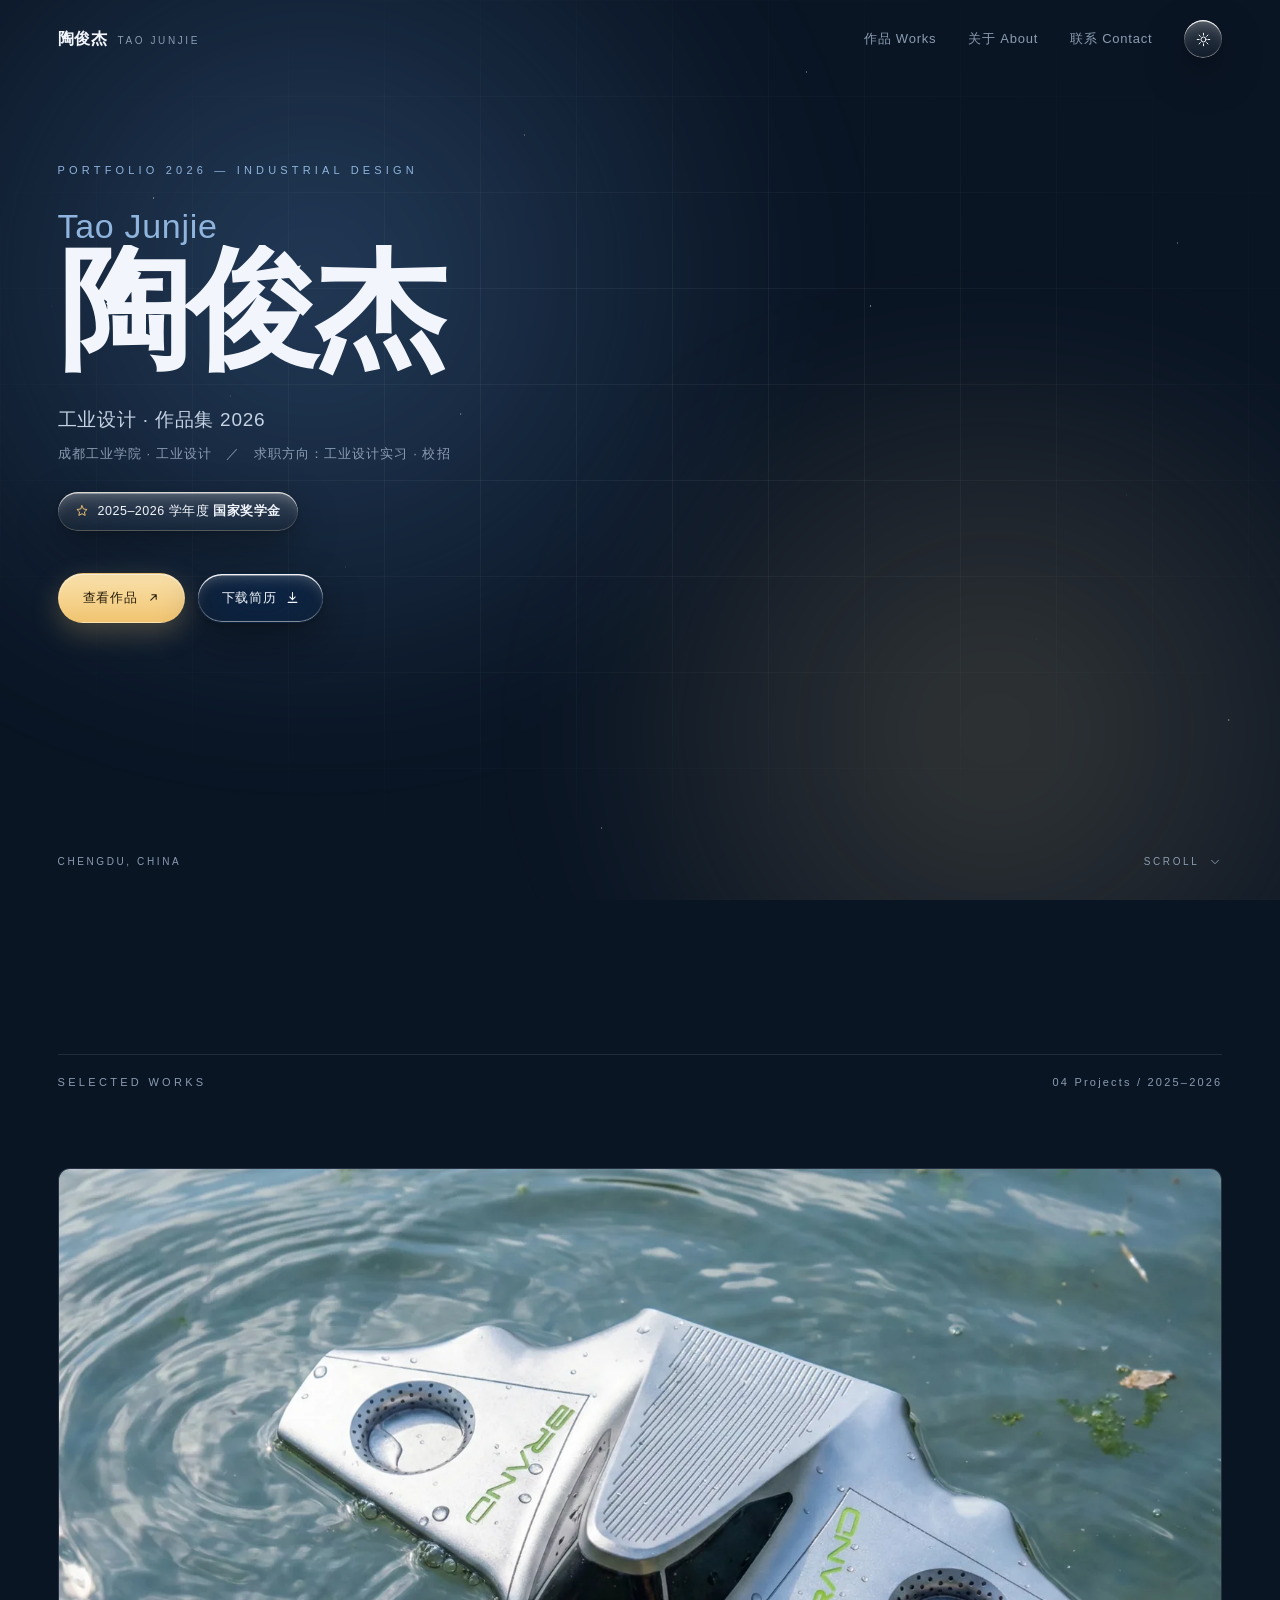
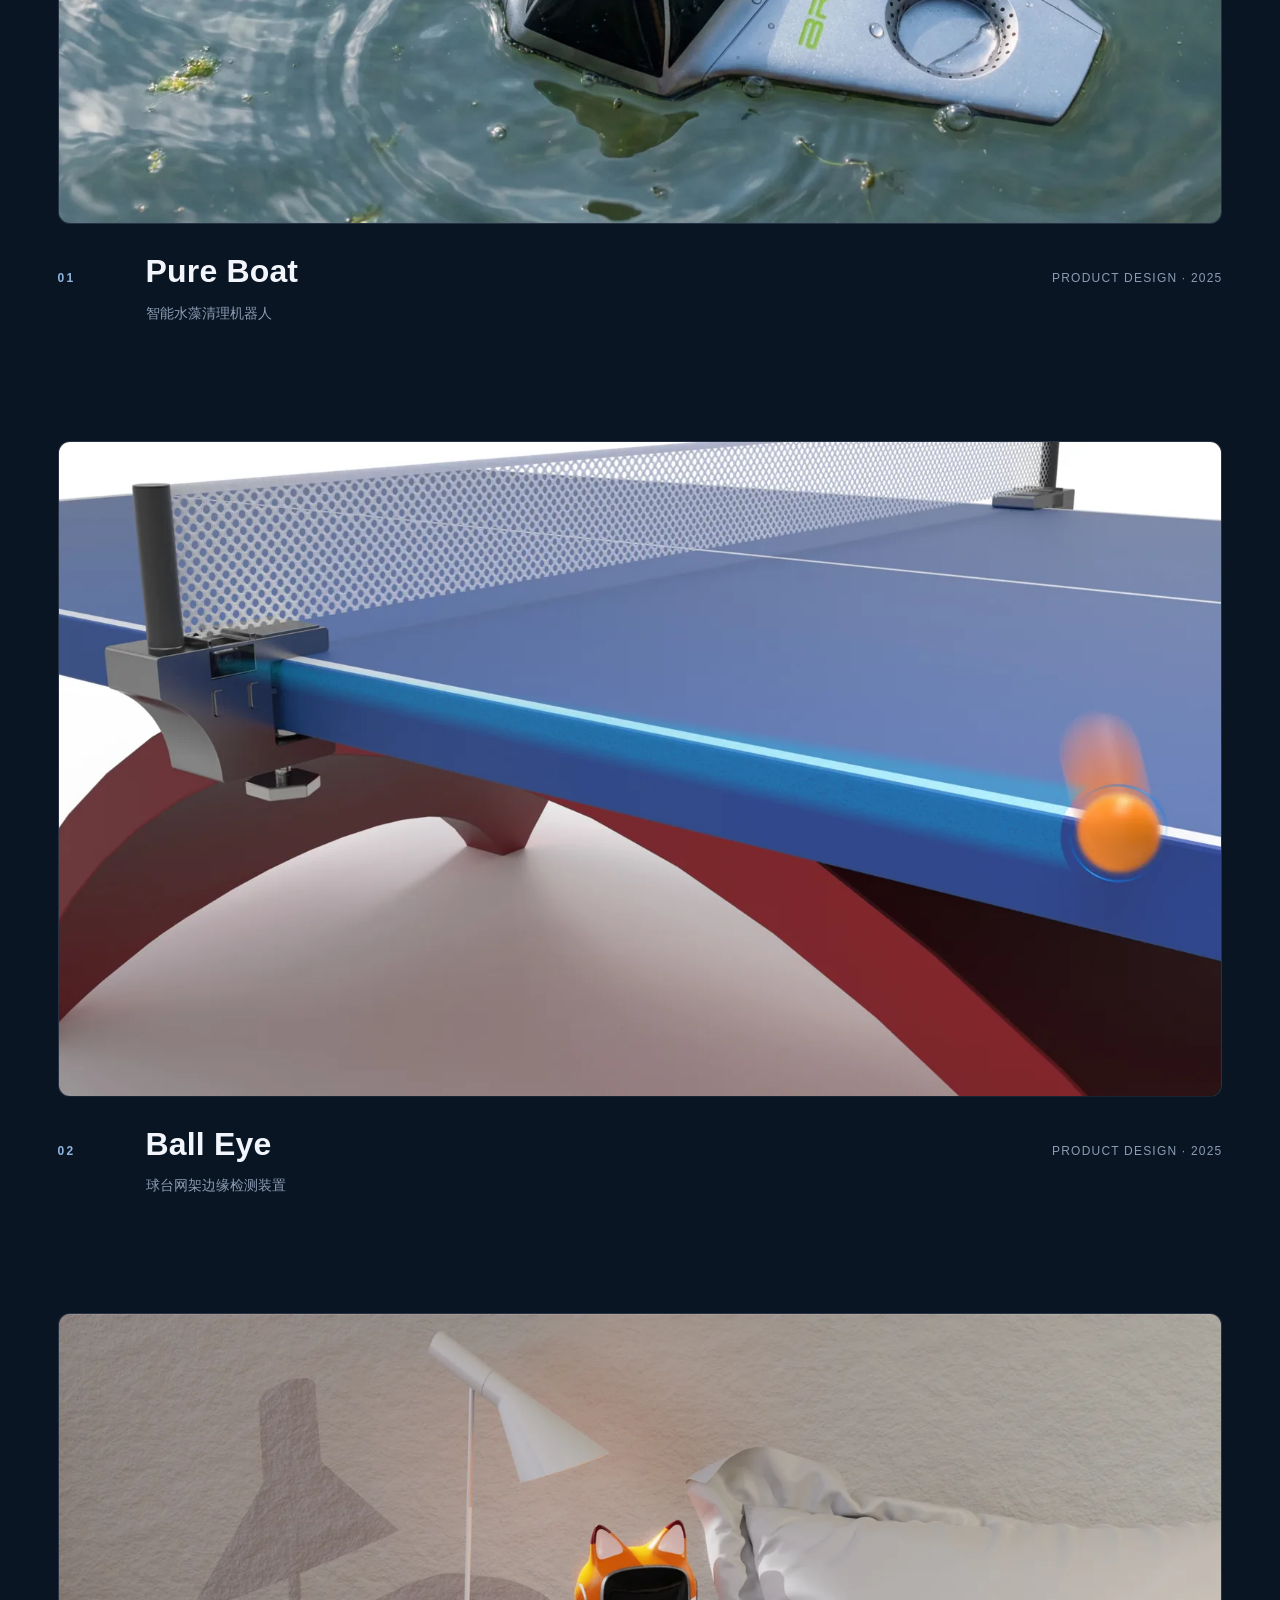
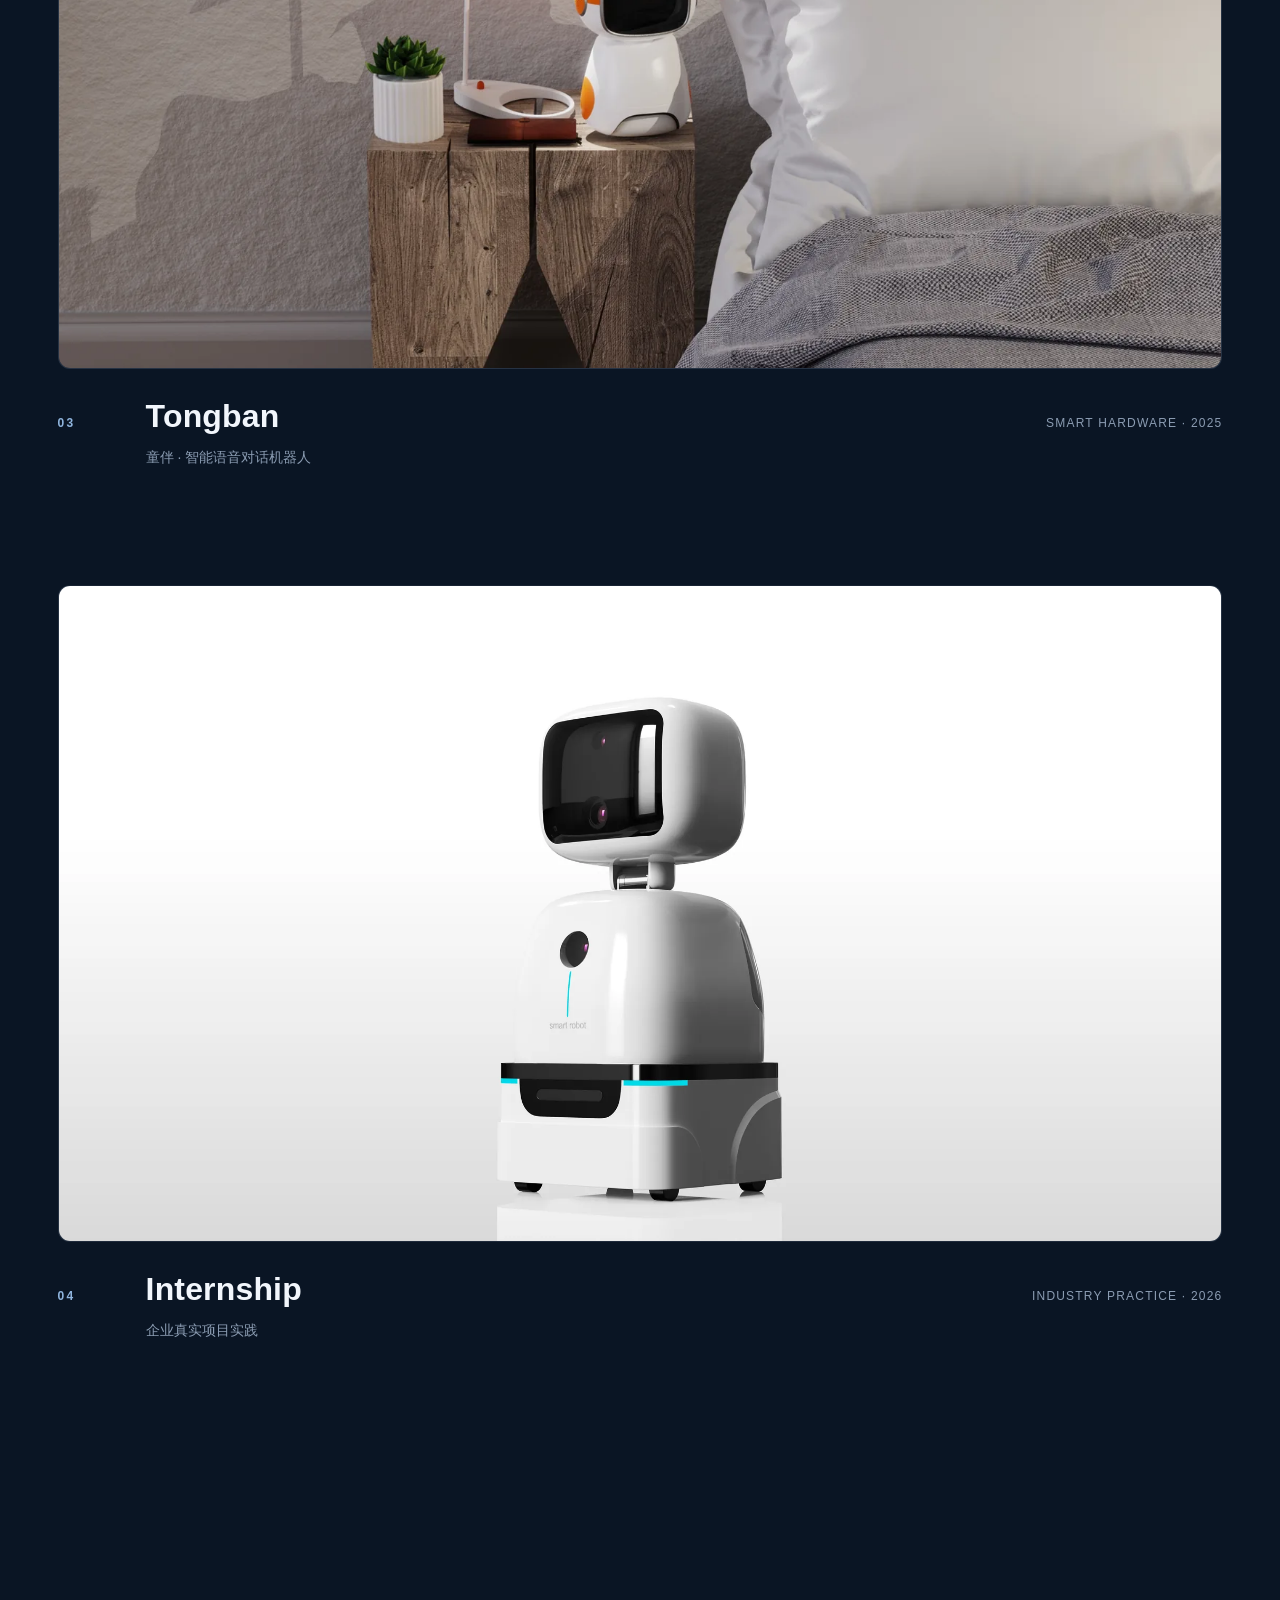
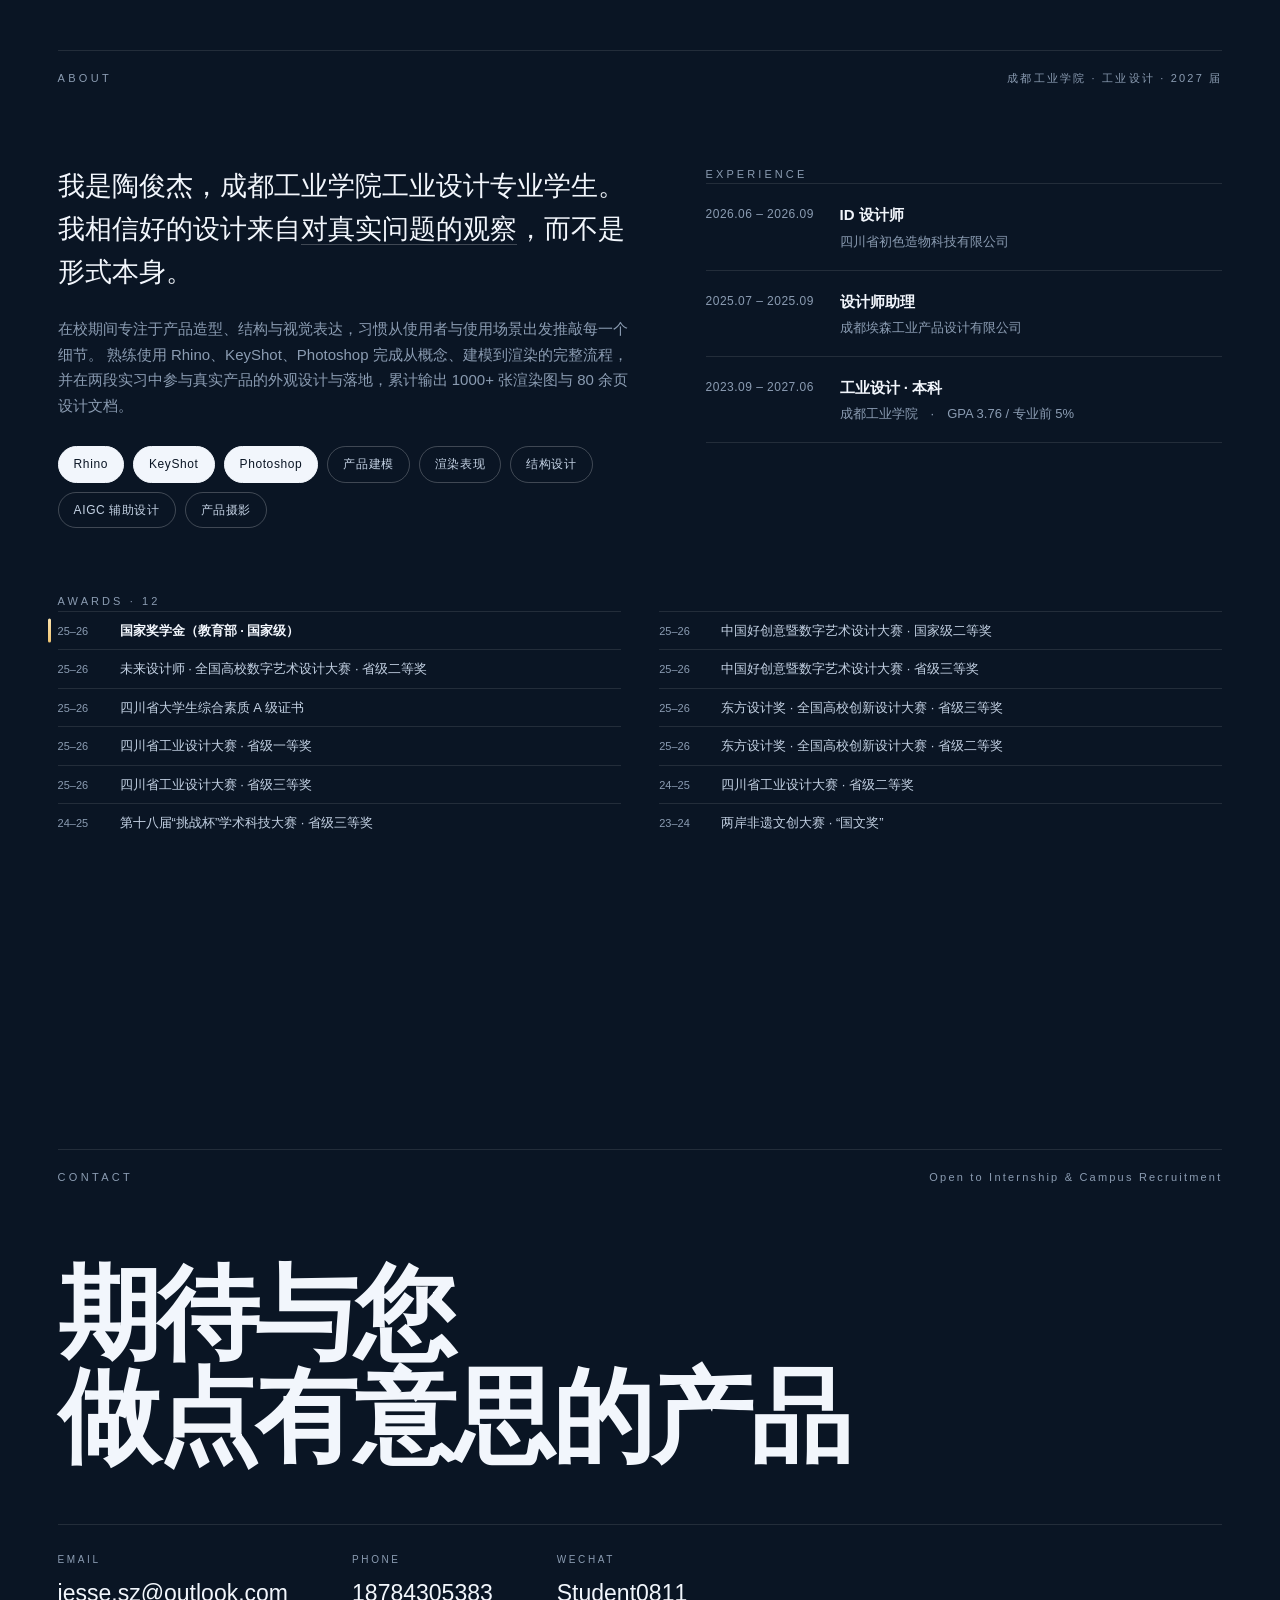
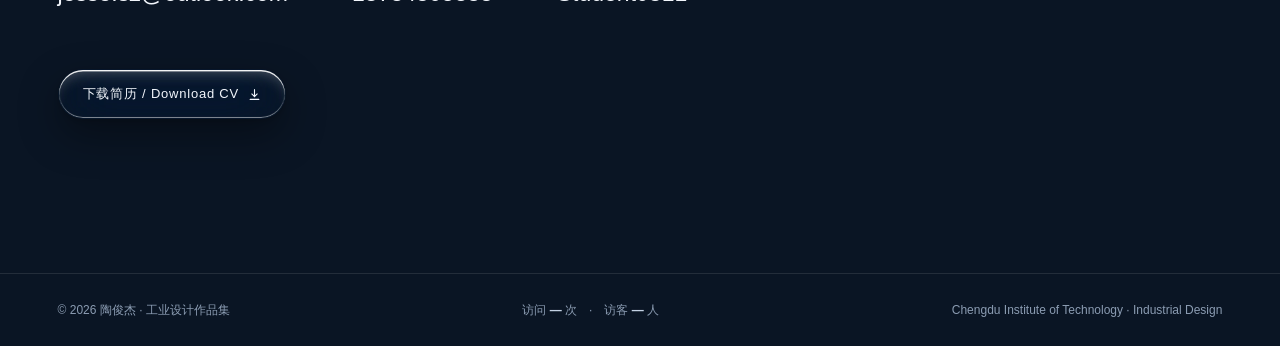
==== commit 4ea8ab33: "页脚增加访问统计（Vercount，busuanzi 兼容）" ====
--- a/index.html
+++ b/index.html
@@ -301,9 +301,11 @@
 
 <footer class="footer">
   <span>© 2026 陶俊杰 · 工业设计作品集</span>
+  <span id="busuanzi_container_site_pv" class="visit-stat">访问 <b id="busuanzi_value_site_pv">—</b> 次　·　访客 <b id="busuanzi_value_site_uv">—</b> 人</span>
   <span>Chengdu Institute of Technology · Industrial Design</span>
 </footer>
 
 <script src="assets/main.js?v=20260930h"></script>
+<script defer src="https://events.vercount.one/js"></script>
 </body>
 </html>
--- a/assets/style.css
+++ b/assets/style.css
@@ -554,6 +554,9 @@
 .contact-cta { margin-top: clamp(34px, 5vw, 56px); }
 
 /* ============ Footer ============ */
+.visit-stat { font-variant-numeric: tabular-nums; }
+.visit-stat b { font-weight: 600; color: var(--ink-2); }
+
 .footer {
   border-top: 1px solid var(--line); padding: 26px var(--pad);
   display: flex; justify-content: space-between; gap: 12px; flex-wrap: wrap;
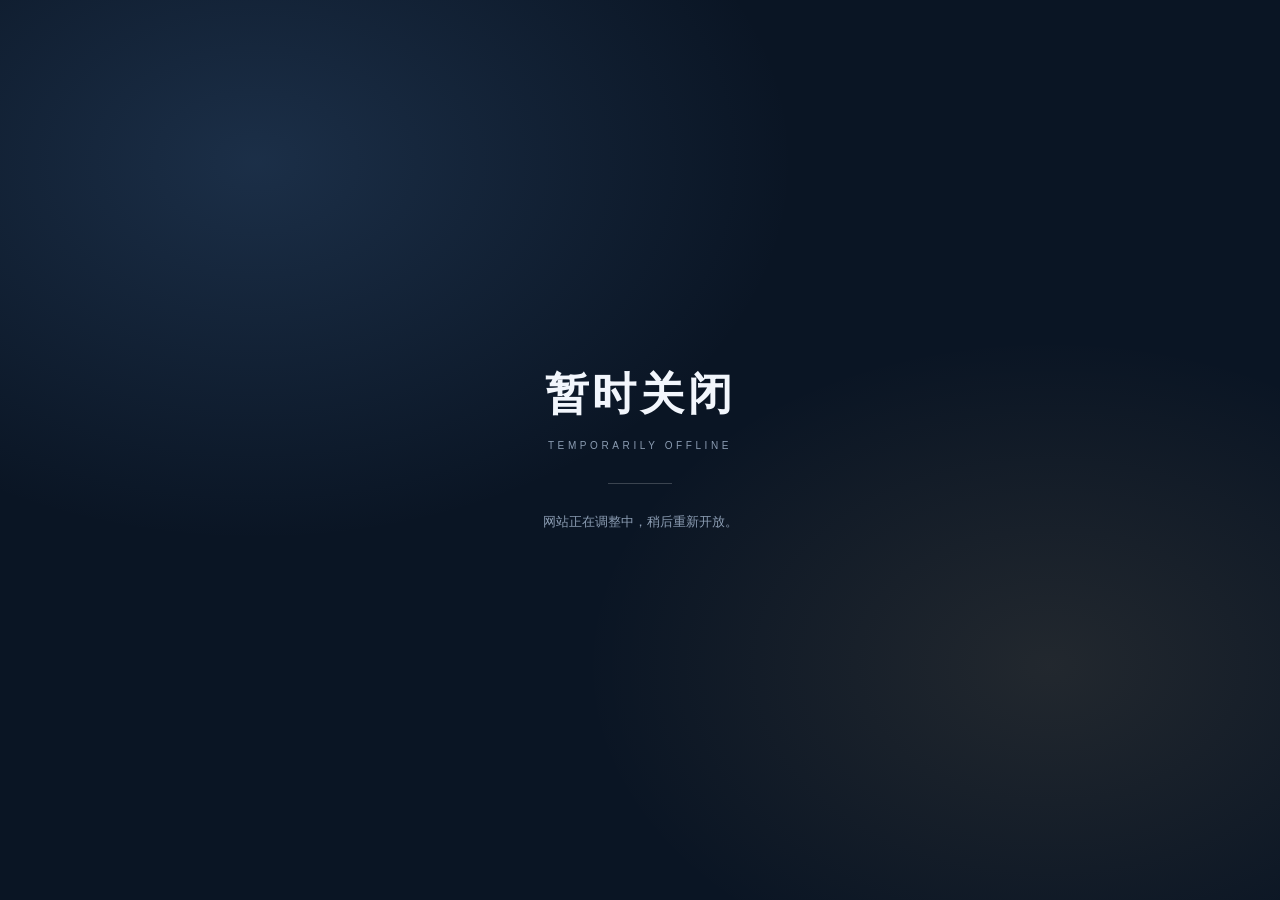
==== commit 0df46ff3: "chore: temporary offline page" ====
--- a/index.html
+++ b/index.html
@@ -2,310 +2,36 @@
 <html lang="zh-CN" data-theme="dark">
 <head>
 <meta charset="UTF-8">
-<meta name="viewport" content="width=device-width, initial-scale=1.0">
-<title>陶俊杰 — 工业设计作品集 2026</title>
-<meta name="description" content="陶俊杰 · 工业设计作品集 2026 · 成都工业学院 工业设计 · 工业设计实习 / 校招">
-<script>(function(){try{var t=localStorage.getItem('tj-theme');document.documentElement.setAttribute('data-theme',t==='light'?'light':'dark');}catch(e){document.documentElement.setAttribute('data-theme','dark');}})();</script>
-<link rel="stylesheet" href="assets/style.css?v=20260930h">
+<meta name="viewport" content="width=device-width, initial-scale=1">
+<meta name="robots" content="noindex, nofollow">
+<title>Temporarily Offline</title>
+<style>
+  :root { color-scheme: dark; }
+  * { box-sizing: border-box; }
+  html, body { height: 100%; margin: 0; }
+  body {
+    background:
+      radial-gradient(60% 60% at 20% 18%, rgba(96,150,214,.20), transparent 70%),
+      radial-gradient(52% 52% at 82% 74%, rgba(245,206,138,.10), transparent 70%),
+      #0A1524;
+    color: #F2F6FC;
+    font-family: -apple-system, BlinkMacSystemFont, "Segoe UI", "PingFang SC", "Microsoft YaHei", sans-serif;
+    display: grid; place-items: center; text-align: center; padding: 24px;
+    -webkit-font-smoothing: antialiased;
+  }
+  .in { max-width: 420px; }
+  .cn { font-size: clamp(28px, 7vw, 44px); font-weight: 700; letter-spacing: .08em; }
+  .en { margin-top: 16px; font-size: 10px; letter-spacing: .36em; color: #8B9CB2; text-transform: uppercase; }
+  .line { margin: 32px auto 0; width: 64px; height: 1px; background: rgba(255,255,255,.20); }
+  .note { margin: 26px 0 0; font-size: 13px; color: #8B9CB2; line-height: 1.9; }
+</style>
 </head>
 <body>
-
-<div class="loader">
-  <div class="loader-inner">
-    <div class="loader-cn">陶俊杰</div>
-    <div class="loader-en">TAO JUNJIE</div>
-    <div class="loader-line"></div>
+  <div class="in">
+    <div class="cn">暂时关闭</div>
+    <div class="en">Temporarily Offline</div>
+    <div class="line"></div>
+    <p class="note">网站正在调整中，稍后重新开放。</p>
   </div>
-</div>
-
-<div class="progress"></div>
-
-<nav class="nav">
-  <a class="brand" href="index.html"><b>陶俊杰</b><span>TAO JUNJIE</span></a>
-  <div class="nav-right">
-    <div class="nav-links">
-      <a href="#works">作品 Works</a>
-      <a href="#about">关于 About</a>
-      <a href="#contact">联系 Contact</a>
-    </div>
-    <button class="theme-toggle lg" id="themeToggle" aria-label="切换深浅色">
-      <svg class="icon-sun" viewBox="0 0 24 24" fill="none" stroke="currentColor" stroke-width="1.6" stroke-linecap="round"><circle cx="12" cy="12" r="4"/><path d="M12 2v3M12 19v3M2 12h3M19 12h3M4.9 4.9l2.1 2.1M17 17l2.1 2.1M19.1 4.9L17 7M7 17l-2.1 2.1"/></svg>
-      <svg class="icon-moon" viewBox="0 0 24 24" fill="none" stroke="currentColor" stroke-width="1.6" stroke-linecap="round"><path d="M21 12.8A8.5 8.5 0 1 1 11.2 3a7 7 0 0 0 9.8 9.8z"/></svg>
-    </button>
-  </div>
-</nav>
-
-<header class="hero">
-  <div class="hero-bg" data-parallax data-speed="0.1" data-limit="60"></div>
-  <div class="hero-grid"></div>
-  <div class="hero-stars"></div>
-
-  <div class="hero-inner">
-    <div class="hero-copy">
-      <p class="hero-eyebrow reveal">Portfolio 2026 — Industrial Design</p>
-
-      <h1 class="hero-title">
-        <span class="mask"><span class="line1">Tao Junjie</span></span>
-        <span class="mask"><span class="line2">陶俊杰</span></span>
-      </h1>
-
-      <p class="hero-sub mask"><span>工业设计 · 作品集 2026</span></p>
-      <p class="hero-line reveal">成都工业学院 · 工业设计　／　求职方向：工业设计实习 · 校招</p>
-
-      <div class="hero-honor lg reveal">
-        <svg viewBox="0 0 24 24" fill="none" stroke="currentColor" stroke-width="1.6" stroke-linecap="round" stroke-linejoin="round"><path d="M12 3l2.6 5.6 6.1.8-4.5 4.2 1.2 6-5.4-3-5.4 3 1.2-6L3.3 9.4l6.1-.8z"/></svg>
-        <span>2025–2026 学年度 <b>国家奖学金</b></span>
-      </div>
-
-      <div class="hero-actions reveal">
-        <a class="btn btn-solid" href="#works">查看作品
-          <svg viewBox="0 0 24 24" fill="none" stroke="currentColor" stroke-width="2" stroke-linecap="round" stroke-linejoin="round"><path d="M7 17L17 7M17 7H9M17 7v8"/></svg>
-        </a>
-        <a class="btn btn-ghost lg" href="files/TaoJunjie-CV.pdf" download="陶俊杰-工业设计-CV.pdf">下载简历
-          <svg viewBox="0 0 24 24" fill="none" stroke="currentColor" stroke-width="2" stroke-linecap="round" stroke-linejoin="round"><path d="M12 3v13M12 16l-5-5M12 16l5-5M4 21h16"/></svg>
-        </a>
-      </div>
-
-      <div class="hero-stats reveal">
-        <div class="stat"><b>04</b><span>Projects</span></div>
-        <div class="stat"><b>02</b><span>Internships</span></div>
-        <div class="stat"><b>12</b><span>Awards</span></div>
-      </div>
-    </div>
-
-    <div class="hero-visual reveal">
-      <div class="orb" data-parallax data-speed="0.08" data-limit="46">
-        <div class="orb-glow"></div>
-        <div class="orb-warm"></div>
-        <div class="orb-sphere">
-          <i style="transform:rotateY(0deg)"></i>
-          <i style="transform:rotateY(22.5deg)"></i>
-          <i style="transform:rotateY(45deg)"></i>
-          <i style="transform:rotateY(67.5deg)"></i>
-          <i style="transform:rotateY(90deg)"></i>
-          <i style="transform:rotateY(112.5deg)"></i>
-          <i style="transform:rotateY(135deg)"></i>
-          <i style="transform:rotateY(157.5deg)"></i>
-          <i class="lat" style="transform:rotateX(90deg) translateZ(0px)"></i>
-          <i class="lat" style="transform:rotateX(90deg) translateZ(72px)"></i>
-          <i class="lat" style="transform:rotateX(90deg) translateZ(-72px)"></i>
-        </div>
-        <div class="orb-core"></div>
-      </div>
-    </div>
-  </div>
-
-  <div class="hero-scroll">
-    <span>Chengdu, China</span>
-    <span class="cue">Scroll
-      <svg width="14" height="14" viewBox="0 0 24 24" fill="none" stroke="currentColor" stroke-width="1.6" stroke-linecap="round" stroke-linejoin="round"><path d="M6 9l6 6 6-6"/></svg>
-    </span>
-  </div>
-</header>
-
-<main>
-
-  <section class="section" id="works">
-    <div class="wrap">
-      <div class="sec-head">
-        <span class="label">Selected Works</span>
-        <span class="sec-count">04 Projects / 2025–2026</span>
-      </div>
-
-      <div class="work-list">
-
-        <a class="work reveal" href="work/pure-boat.html">
-          <div class="work-media img-in">
-            <img src="images/page-14.webp" alt="Pure Boat 智能水藻清理机器人" loading="lazy">
-            <div class="work-enter"><span>进入项目
-              <svg width="13" height="13" viewBox="0 0 24 24" fill="none" stroke="currentColor" stroke-width="2" stroke-linecap="round" stroke-linejoin="round"><path d="M7 17L17 7M17 7H9M17 7v8"/></svg>
-            </span></div>
-          </div>
-          <div class="work-meta">
-            <span class="work-num">01</span>
-            <div>
-              <h3 class="work-title">Pure Boat</h3>
-              <p class="work-cn">智能水藻清理机器人</p>
-            </div>
-            <span class="work-tag">Product Design · 2025</span>
-          </div>
-          <span class="work-enter-mobile">进入项目 →</span>
-        </a>
-
-        <a class="work reveal" href="work/ball-eye.html">
-          <div class="work-media img-in">
-            <img src="images/page-23.webp" alt="Ball Eye 球台网架边缘检测装置" loading="lazy">
-            <div class="work-enter"><span>进入项目
-              <svg width="13" height="13" viewBox="0 0 24 24" fill="none" stroke="currentColor" stroke-width="2" stroke-linecap="round" stroke-linejoin="round"><path d="M7 17L17 7M17 7H9M17 7v8"/></svg>
-            </span></div>
-          </div>
-          <div class="work-meta">
-            <span class="work-num">02</span>
-            <div>
-              <h3 class="work-title">Ball Eye</h3>
-              <p class="work-cn">球台网架边缘检测装置</p>
-            </div>
-            <span class="work-tag">Product Design · 2025</span>
-          </div>
-          <span class="work-enter-mobile">进入项目 →</span>
-        </a>
-
-        <a class="work reveal" href="work/tongban.html">
-          <div class="work-media img-in">
-            <img src="images/page-32.webp" alt="童伴 智能语音对话机器人" loading="lazy">
-            <div class="work-enter"><span>进入项目
-              <svg width="13" height="13" viewBox="0 0 24 24" fill="none" stroke="currentColor" stroke-width="2" stroke-linecap="round" stroke-linejoin="round"><path d="M7 17L17 7M17 7H9M17 7v8"/></svg>
-            </span></div>
-          </div>
-          <div class="work-meta">
-            <span class="work-num">03</span>
-            <div>
-              <h3 class="work-title">Tongban</h3>
-              <p class="work-cn">童伴 · 智能语音对话机器人</p>
-            </div>
-            <span class="work-tag">Smart Hardware · 2025</span>
-          </div>
-          <span class="work-enter-mobile">进入项目 →</span>
-        </a>
-
-        <a class="work reveal" href="work/internship.html">
-          <div class="work-media img-in">
-            <img src="images/page-38.webp" alt="实习实践项目 企业真实项目实践" loading="lazy">
-            <div class="work-enter"><span>进入项目
-              <svg width="13" height="13" viewBox="0 0 24 24" fill="none" stroke="currentColor" stroke-width="2" stroke-linecap="round" stroke-linejoin="round"><path d="M7 17L17 7M17 7H9M17 7v8"/></svg>
-            </span></div>
-          </div>
-          <div class="work-meta">
-            <span class="work-num">04</span>
-            <div>
-              <h3 class="work-title">Internship</h3>
-              <p class="work-cn">企业真实项目实践</p>
-            </div>
-            <span class="work-tag">Industry Practice · 2026</span>
-          </div>
-          <span class="work-enter-mobile">进入项目 →</span>
-        </a>
-
-      </div>
-    </div>
-  </section>
-
-  <section class="section" id="about">
-    <div class="wrap">
-      <div class="sec-head">
-        <span class="label">About</span>
-        <span class="sec-count">成都工业学院 · 工业设计 · 2027 届</span>
-      </div>
-
-      <div class="about-grid">
-        <div class="reveal">
-          <p class="about-lead">
-            我是陶俊杰，成都工业学院工业设计专业学生。我相信好的设计来自<em>对真实问题的观察</em>，而不是形式本身。
-          </p>
-          <p class="about-body">
-            在校期间专注于产品造型、结构与视觉表达，习惯从使用者与使用场景出发推敲每一个细节。
-            熟练使用 Rhino、KeyShot、Photoshop 完成从概念、建模到渲染的完整流程，
-            并在两段实习中参与真实产品的外观设计与落地，累计输出 1000+ 张渲染图与 80 余页设计文档。
-          </p>
-          <div class="tags">
-            <span class="tag strong">Rhino</span>
-            <span class="tag strong">KeyShot</span>
-            <span class="tag strong">Photoshop</span>
-            <span class="tag">产品建模</span>
-            <span class="tag">渲染表现</span>
-            <span class="tag">结构设计</span>
-            <span class="tag">AIGC 辅助设计</span>
-            <span class="tag">产品摄影</span>
-          </div>
-
-        </div>
-
-        <div class="reveal">
-          <p class="sub-head" style="margin-top:0">Experience</p>
-          <ul class="timeline">
-            <li>
-              <span class="t-date">2026.06 – 2026.09</span>
-              <span>
-                <span class="t-role">ID 设计师</span>
-                <div class="t-org">四川省初色造物科技有限公司</div>
-              </span>
-            </li>
-            <li>
-              <span class="t-date">2025.07 – 2025.09</span>
-              <span>
-                <span class="t-role">设计师助理</span>
-                <div class="t-org">成都埃森工业产品设计有限公司</div>
-              </span>
-            </li>
-            <li>
-              <span class="t-date">2023.09 – 2027.06</span>
-              <span>
-                <span class="t-role">工业设计 · 本科</span>
-                <div class="t-org">成都工业学院　·　GPA 3.76 / 专业前 5%</div>
-              </span>
-            </li>
-          </ul>
-        </div>
-      </div>
-
-      <div class="about-awards reveal">
-        <p class="sub-head">Awards · 12</p>
-        <ul class="awards cols">
-            <li class="top"><i>25–26</i><span>国家奖学金（教育部 · 国家级）</span></li>
-            <li><i>25–26</i><span>中国好创意暨数字艺术设计大赛 · 国家级二等奖</span></li>
-            <li><i>25–26</i><span>未来设计师 · 全国高校数字艺术设计大赛 · 省级二等奖</span></li>
-            <li><i>25–26</i><span>中国好创意暨数字艺术设计大赛 · 省级三等奖</span></li>
-            <li><i>25–26</i><span>四川省大学生综合素质 A 级证书</span></li>
-            <li><i>25–26</i><span>东方设计奖 · 全国高校创新设计大赛 · 省级三等奖</span></li>
-            <li><i>25–26</i><span>四川省工业设计大赛 · 省级一等奖</span></li>
-            <li><i>25–26</i><span>东方设计奖 · 全国高校创新设计大赛 · 省级二等奖</span></li>
-            <li><i>25–26</i><span>四川省工业设计大赛 · 省级三等奖</span></li>
-            <li><i>24–25</i><span>四川省工业设计大赛 · 省级二等奖</span></li>
-            <li><i>24–25</i><span>第十八届“挑战杯”学术科技大赛 · 省级三等奖</span></li>
-            <li><i>23–24</i><span>两岸非遗文创大赛 · “国文奖”</span></li>
-        </ul>
-      </div>
-    </div>
-  </section>
-
-  <section class="section contact" id="contact">
-    <div class="wrap">
-      <div class="sec-head">
-        <span class="label">Contact</span>
-        <span class="sec-count">Open to Internship & Campus Recruitment</span>
-      </div>
-      <h2 class="reveal">期待与您<br>做点有意思的产品</h2>
-      <div class="contact-links reveal">
-        <a class="contact-item" href="mailto:jesse.sz@outlook.com">
-          <span class="k">Email</span>
-          <span class="v">jesse.sz@outlook.com</span>
-        </a>
-        <a class="contact-item" href="tel:18784305383">
-          <span class="k">Phone</span>
-          <span class="v">18784305383</span>
-        </a>
-        <div class="contact-item">
-          <span class="k">WeChat</span>
-          <span class="v">Student0811</span>
-        </div>
-      </div>
-      <div class="contact-cta reveal">
-        <a class="btn btn-ghost lg" href="files/TaoJunjie-CV.pdf" download="陶俊杰-工业设计-CV.pdf">下载简历 / Download CV
-          <svg viewBox="0 0 24 24" fill="none" stroke="currentColor" stroke-width="2" stroke-linecap="round" stroke-linejoin="round"><path d="M12 3v13M12 16l-5-5M12 16l5-5M4 21h16"/></svg>
-        </a>
-      </div>
-    </div>
-  </section>
-
-</main>
-
-<footer class="footer">
-  <span>© 2026 陶俊杰 · 工业设计作品集</span>
-  <span id="busuanzi_container_site_pv" class="visit-stat">访问 <b id="busuanzi_value_site_pv">—</b> 次　·　访客 <b id="busuanzi_value_site_uv">—</b> 人</span>
-  <span>Chengdu Institute of Technology · Industrial Design</span>
-</footer>
-
-<script src="assets/main.js?v=20260930h"></script>
-<script defer src="https://events.vercount.one/js"></script>
 </body>
-</html>
+</html>
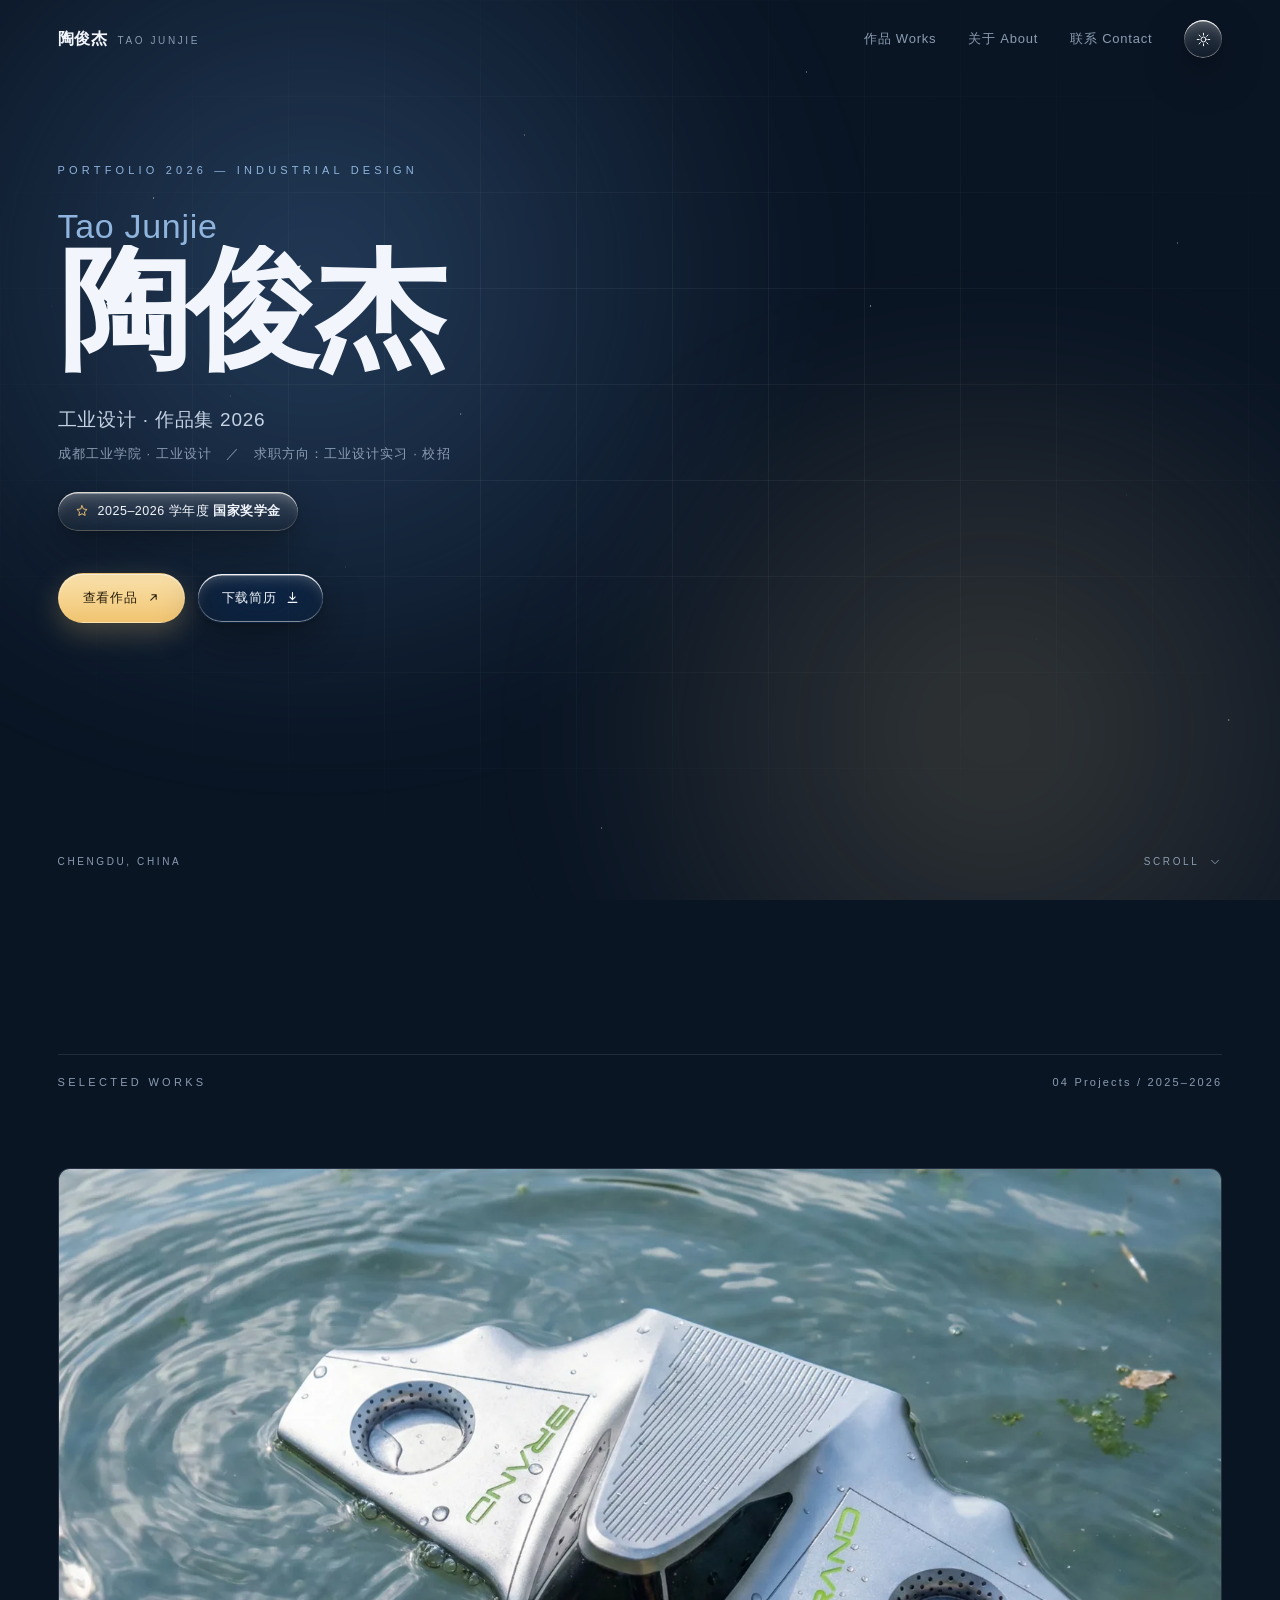
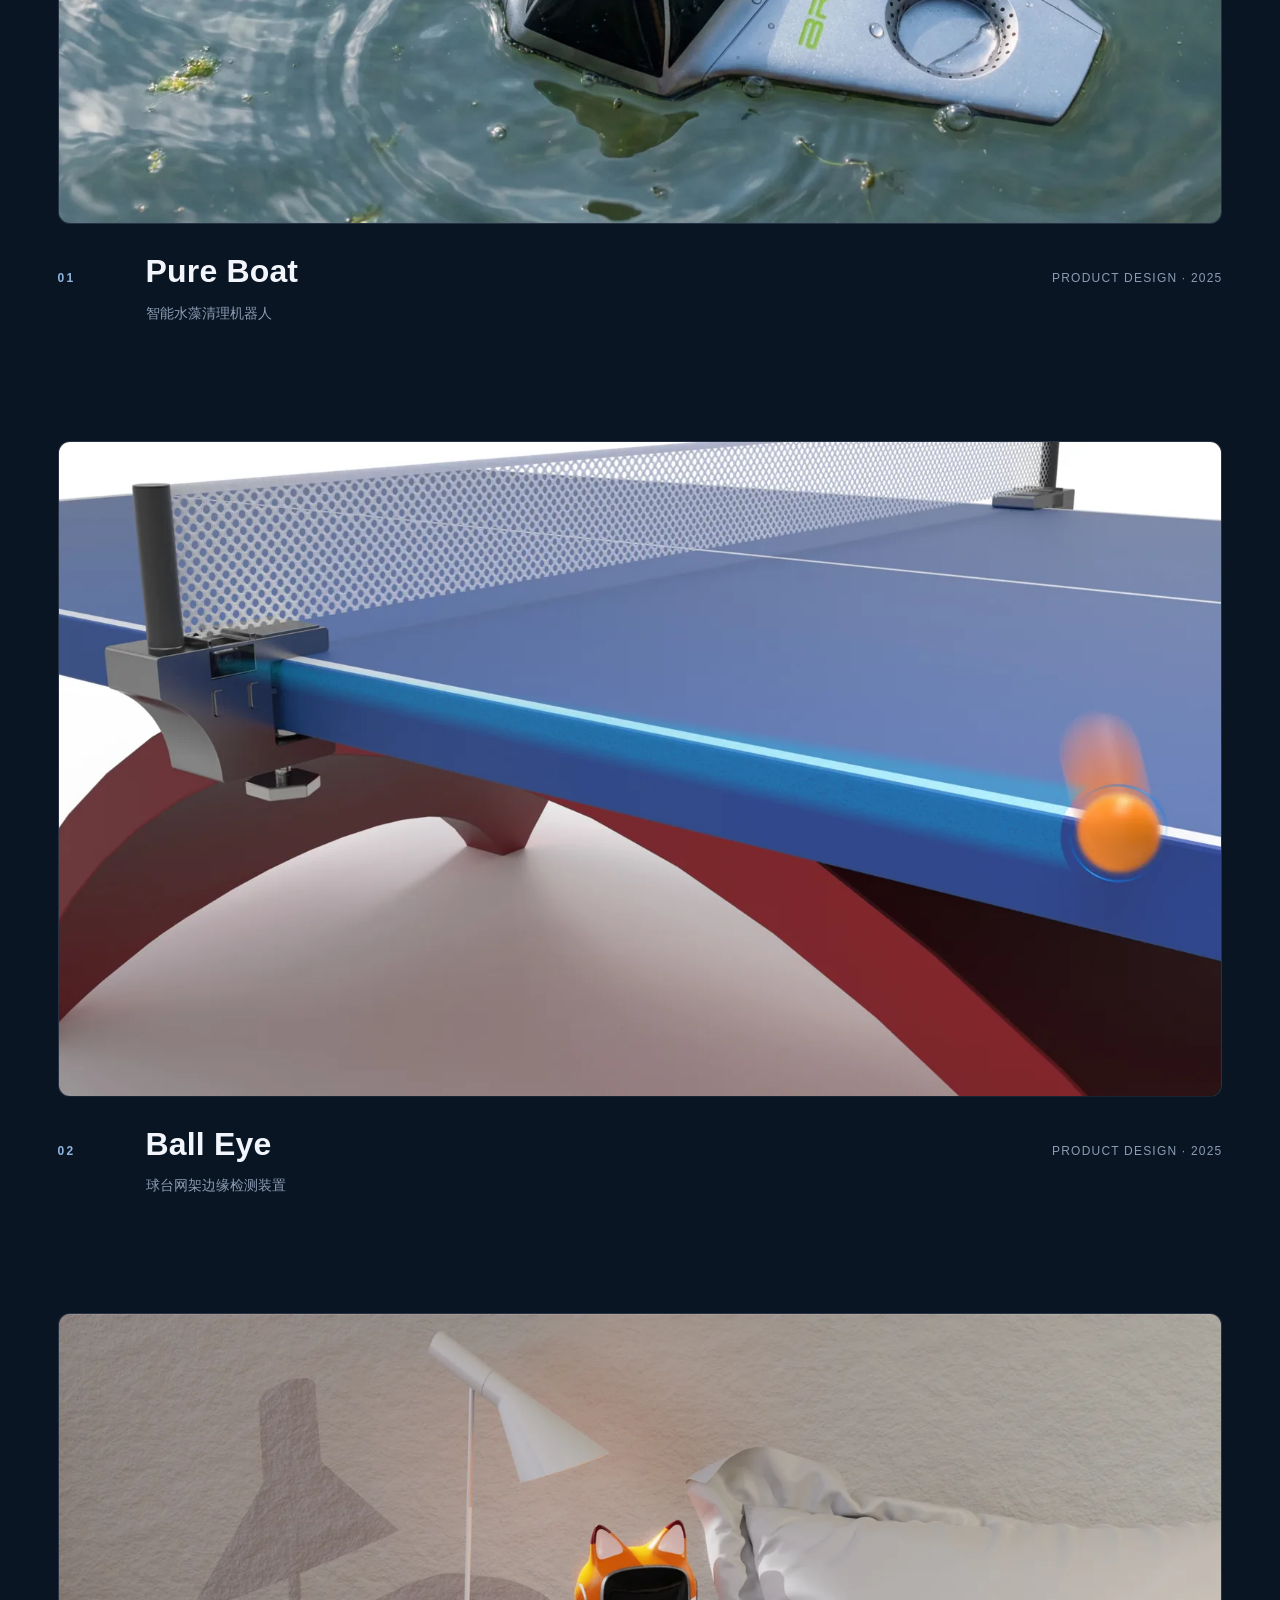
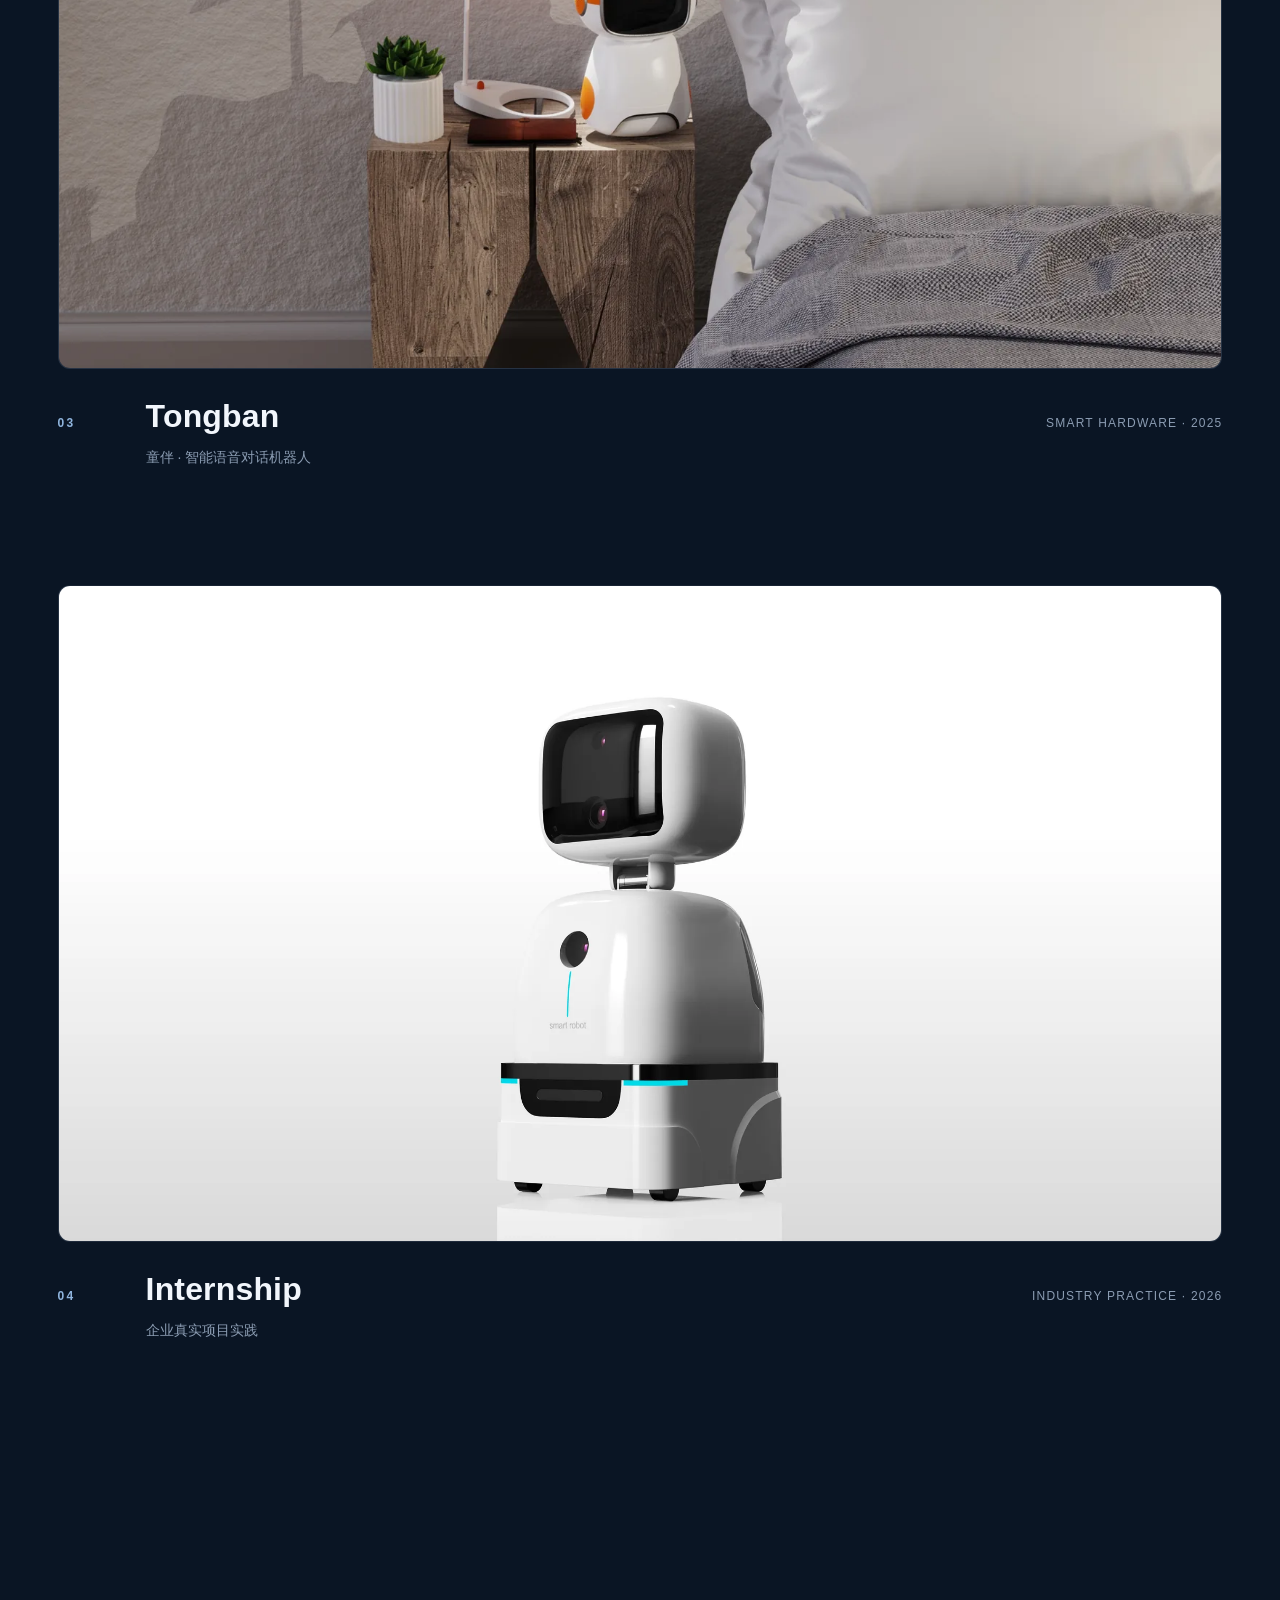
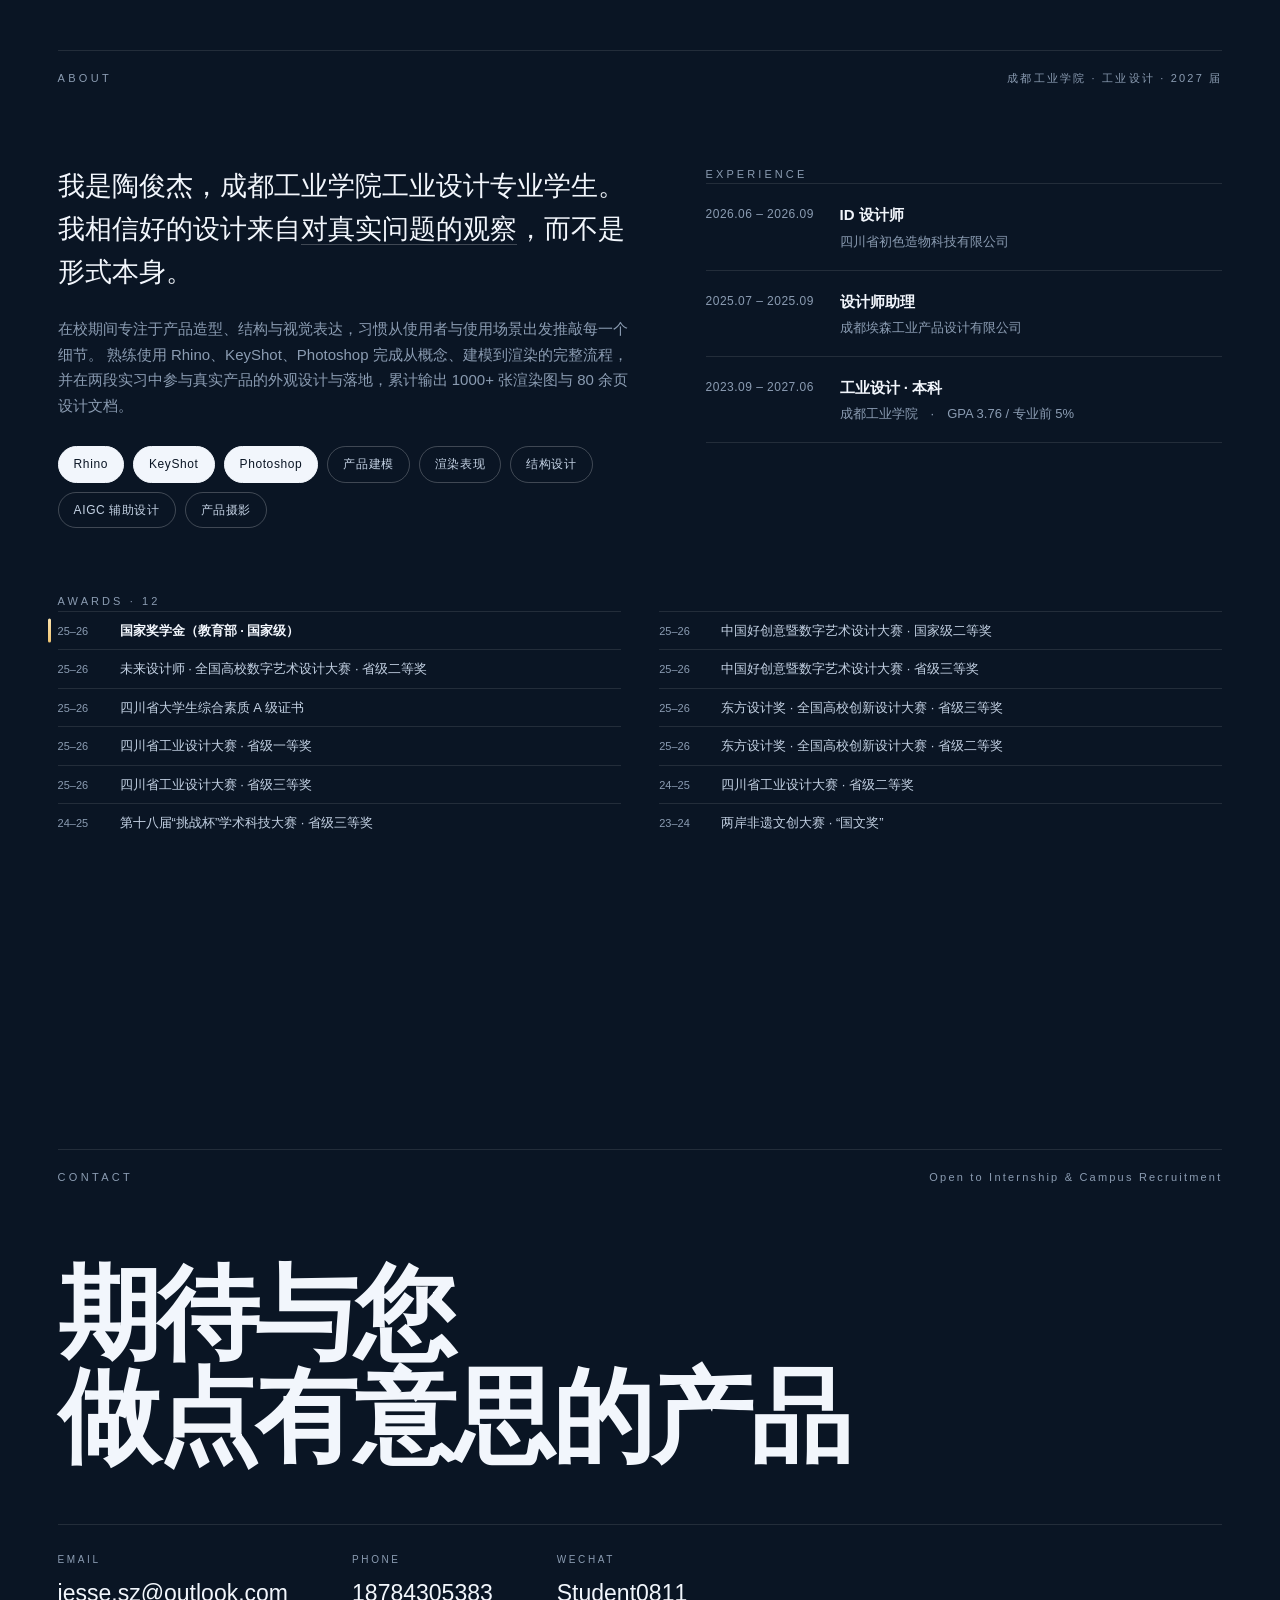
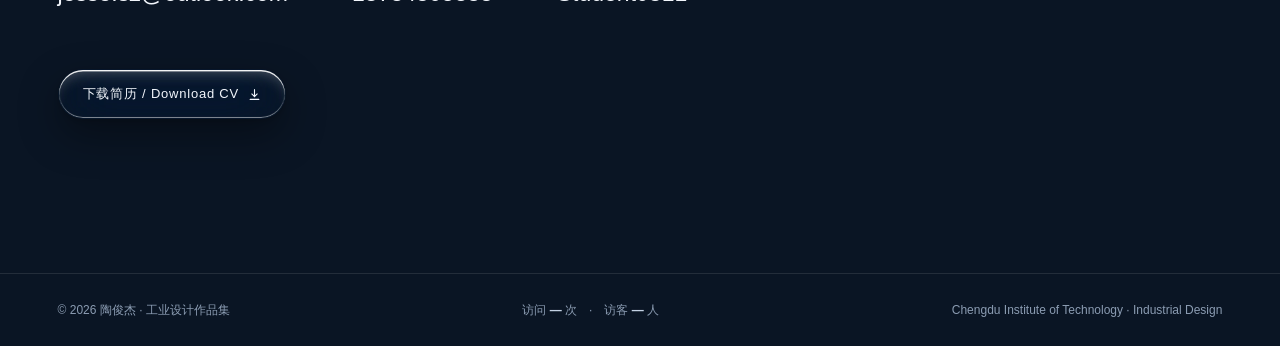
==== commit 112f2e36: "chore: bump CV link version" ====
--- a/index.html
+++ b/index.html
@@ -2,36 +2,310 @@
 <html lang="zh-CN" data-theme="dark">
 <head>
 <meta charset="UTF-8">
-<meta name="viewport" content="width=device-width, initial-scale=1">
-<meta name="robots" content="noindex, nofollow">
-<title>Temporarily Offline</title>
-<style>
-  :root { color-scheme: dark; }
-  * { box-sizing: border-box; }
-  html, body { height: 100%; margin: 0; }
-  body {
-    background:
-      radial-gradient(60% 60% at 20% 18%, rgba(96,150,214,.20), transparent 70%),
-      radial-gradient(52% 52% at 82% 74%, rgba(245,206,138,.10), transparent 70%),
-      #0A1524;
-    color: #F2F6FC;
-    font-family: -apple-system, BlinkMacSystemFont, "Segoe UI", "PingFang SC", "Microsoft YaHei", sans-serif;
-    display: grid; place-items: center; text-align: center; padding: 24px;
-    -webkit-font-smoothing: antialiased;
-  }
-  .in { max-width: 420px; }
-  .cn { font-size: clamp(28px, 7vw, 44px); font-weight: 700; letter-spacing: .08em; }
-  .en { margin-top: 16px; font-size: 10px; letter-spacing: .36em; color: #8B9CB2; text-transform: uppercase; }
-  .line { margin: 32px auto 0; width: 64px; height: 1px; background: rgba(255,255,255,.20); }
-  .note { margin: 26px 0 0; font-size: 13px; color: #8B9CB2; line-height: 1.9; }
-</style>
+<meta name="viewport" content="width=device-width, initial-scale=1.0">
+<title>陶俊杰 — 工业设计作品集 2026</title>
+<meta name="description" content="陶俊杰 · 工业设计作品集 2026 · 成都工业学院 工业设计 · 工业设计实习 / 校招">
+<script>(function(){try{var t=localStorage.getItem('tj-theme');document.documentElement.setAttribute('data-theme',t==='light'?'light':'dark');}catch(e){document.documentElement.setAttribute('data-theme','dark');}})();</script>
+<link rel="stylesheet" href="assets/style.css?v=20260930i">
 </head>
 <body>
-  <div class="in">
-    <div class="cn">暂时关闭</div>
-    <div class="en">Temporarily Offline</div>
-    <div class="line"></div>
-    <p class="note">网站正在调整中，稍后重新开放。</p>
+
+<div class="loader">
+  <div class="loader-inner">
+    <div class="loader-cn">陶俊杰</div>
+    <div class="loader-en">TAO JUNJIE</div>
+    <div class="loader-line"></div>
   </div>
+</div>
+
+<div class="progress"></div>
+
+<nav class="nav">
+  <a class="brand" href="index.html"><b>陶俊杰</b><span>TAO JUNJIE</span></a>
+  <div class="nav-right">
+    <div class="nav-links">
+      <a href="#works">作品 Works</a>
+      <a href="#about">关于 About</a>
+      <a href="#contact">联系 Contact</a>
+    </div>
+    <button class="theme-toggle lg" id="themeToggle" aria-label="切换深浅色">
+      <svg class="icon-sun" viewBox="0 0 24 24" fill="none" stroke="currentColor" stroke-width="1.6" stroke-linecap="round"><circle cx="12" cy="12" r="4"/><path d="M12 2v3M12 19v3M2 12h3M19 12h3M4.9 4.9l2.1 2.1M17 17l2.1 2.1M19.1 4.9L17 7M7 17l-2.1 2.1"/></svg>
+      <svg class="icon-moon" viewBox="0 0 24 24" fill="none" stroke="currentColor" stroke-width="1.6" stroke-linecap="round"><path d="M21 12.8A8.5 8.5 0 1 1 11.2 3a7 7 0 0 0 9.8 9.8z"/></svg>
+    </button>
+  </div>
+</nav>
+
+<header class="hero">
+  <div class="hero-bg" data-parallax data-speed="0.1" data-limit="60"></div>
+  <div class="hero-grid"></div>
+  <div class="hero-stars"></div>
+
+  <div class="hero-inner">
+    <div class="hero-copy">
+      <p class="hero-eyebrow reveal">Portfolio 2026 — Industrial Design</p>
+
+      <h1 class="hero-title">
+        <span class="mask"><span class="line1">Tao Junjie</span></span>
+        <span class="mask"><span class="line2">陶俊杰</span></span>
+      </h1>
+
+      <p class="hero-sub mask"><span>工业设计 · 作品集 2026</span></p>
+      <p class="hero-line reveal">成都工业学院 · 工业设计　／　求职方向：工业设计实习 · 校招</p>
+
+      <div class="hero-honor lg reveal">
+        <svg viewBox="0 0 24 24" fill="none" stroke="currentColor" stroke-width="1.6" stroke-linecap="round" stroke-linejoin="round"><path d="M12 3l2.6 5.6 6.1.8-4.5 4.2 1.2 6-5.4-3-5.4 3 1.2-6L3.3 9.4l6.1-.8z"/></svg>
+        <span>2025–2026 学年度 <b>国家奖学金</b></span>
+      </div>
+
+      <div class="hero-actions reveal">
+        <a class="btn btn-solid" href="#works">查看作品
+          <svg viewBox="0 0 24 24" fill="none" stroke="currentColor" stroke-width="2" stroke-linecap="round" stroke-linejoin="round"><path d="M7 17L17 7M17 7H9M17 7v8"/></svg>
+        </a>
+        <a class="btn btn-ghost lg" href="files/TaoJunjie-CV.pdf?v=20261012" download="陶俊杰-工业设计-CV.pdf">下载简历
+          <svg viewBox="0 0 24 24" fill="none" stroke="currentColor" stroke-width="2" stroke-linecap="round" stroke-linejoin="round"><path d="M12 3v13M12 16l-5-5M12 16l5-5M4 21h16"/></svg>
+        </a>
+      </div>
+
+      <div class="hero-stats reveal">
+        <div class="stat"><b>04</b><span>Projects</span></div>
+        <div class="stat"><b>02</b><span>Internships</span></div>
+        <div class="stat"><b>12</b><span>Awards</span></div>
+      </div>
+    </div>
+
+    <div class="hero-visual reveal">
+      <div class="orb" data-parallax data-speed="0.08" data-limit="46">
+        <div class="orb-glow"></div>
+        <div class="orb-warm"></div>
+        <div class="orb-sphere">
+          <i style="transform:rotateY(0deg)"></i>
+          <i style="transform:rotateY(22.5deg)"></i>
+          <i style="transform:rotateY(45deg)"></i>
+          <i style="transform:rotateY(67.5deg)"></i>
+          <i style="transform:rotateY(90deg)"></i>
+          <i style="transform:rotateY(112.5deg)"></i>
+          <i style="transform:rotateY(135deg)"></i>
+          <i style="transform:rotateY(157.5deg)"></i>
+          <i class="lat" style="transform:rotateX(90deg) translateZ(0px)"></i>
+          <i class="lat" style="transform:rotateX(90deg) translateZ(72px)"></i>
+          <i class="lat" style="transform:rotateX(90deg) translateZ(-72px)"></i>
+        </div>
+        <div class="orb-core"></div>
+      </div>
+    </div>
+  </div>
+
+  <div class="hero-scroll">
+    <span>Chengdu, China</span>
+    <span class="cue">Scroll
+      <svg width="14" height="14" viewBox="0 0 24 24" fill="none" stroke="currentColor" stroke-width="1.6" stroke-linecap="round" stroke-linejoin="round"><path d="M6 9l6 6 6-6"/></svg>
+    </span>
+  </div>
+</header>
+
+<main>
+
+  <section class="section" id="works">
+    <div class="wrap">
+      <div class="sec-head">
+        <span class="label">Selected Works</span>
+        <span class="sec-count">04 Projects / 2025–2026</span>
+      </div>
+
+      <div class="work-list">
+
+        <a class="work reveal" href="work/pure-boat.html">
+          <div class="work-media img-in">
+            <img src="images/page-14.webp" alt="Pure Boat 智能水藻清理机器人" loading="lazy">
+            <div class="work-enter"><span>进入项目
+              <svg width="13" height="13" viewBox="0 0 24 24" fill="none" stroke="currentColor" stroke-width="2" stroke-linecap="round" stroke-linejoin="round"><path d="M7 17L17 7M17 7H9M17 7v8"/></svg>
+            </span></div>
+          </div>
+          <div class="work-meta">
+            <span class="work-num">01</span>
+            <div>
+              <h3 class="work-title">Pure Boat</h3>
+              <p class="work-cn">智能水藻清理机器人</p>
+            </div>
+            <span class="work-tag">Product Design · 2025</span>
+          </div>
+          <span class="work-enter-mobile">进入项目 →</span>
+        </a>
+
+        <a class="work reveal" href="work/ball-eye.html">
+          <div class="work-media img-in">
+            <img src="images/page-23.webp" alt="Ball Eye 球台网架边缘检测装置" loading="lazy">
+            <div class="work-enter"><span>进入项目
+              <svg width="13" height="13" viewBox="0 0 24 24" fill="none" stroke="currentColor" stroke-width="2" stroke-linecap="round" stroke-linejoin="round"><path d="M7 17L17 7M17 7H9M17 7v8"/></svg>
+            </span></div>
+          </div>
+          <div class="work-meta">
+            <span class="work-num">02</span>
+            <div>
+              <h3 class="work-title">Ball Eye</h3>
+              <p class="work-cn">球台网架边缘检测装置</p>
+            </div>
+            <span class="work-tag">Product Design · 2025</span>
+          </div>
+          <span class="work-enter-mobile">进入项目 →</span>
+        </a>
+
+        <a class="work reveal" href="work/tongban.html">
+          <div class="work-media img-in">
+            <img src="images/page-32.webp" alt="童伴 智能语音对话机器人" loading="lazy">
+            <div class="work-enter"><span>进入项目
+              <svg width="13" height="13" viewBox="0 0 24 24" fill="none" stroke="currentColor" stroke-width="2" stroke-linecap="round" stroke-linejoin="round"><path d="M7 17L17 7M17 7H9M17 7v8"/></svg>
+            </span></div>
+          </div>
+          <div class="work-meta">
+            <span class="work-num">03</span>
+            <div>
+              <h3 class="work-title">Tongban</h3>
+              <p class="work-cn">童伴 · 智能语音对话机器人</p>
+            </div>
+            <span class="work-tag">Smart Hardware · 2025</span>
+          </div>
+          <span class="work-enter-mobile">进入项目 →</span>
+        </a>
+
+        <a class="work reveal" href="work/internship.html">
+          <div class="work-media img-in">
+            <img src="images/page-38.webp" alt="实习实践项目 企业真实项目实践" loading="lazy">
+            <div class="work-enter"><span>进入项目
+              <svg width="13" height="13" viewBox="0 0 24 24" fill="none" stroke="currentColor" stroke-width="2" stroke-linecap="round" stroke-linejoin="round"><path d="M7 17L17 7M17 7H9M17 7v8"/></svg>
+            </span></div>
+          </div>
+          <div class="work-meta">
+            <span class="work-num">04</span>
+            <div>
+              <h3 class="work-title">Internship</h3>
+              <p class="work-cn">企业真实项目实践</p>
+            </div>
+            <span class="work-tag">Industry Practice · 2026</span>
+          </div>
+          <span class="work-enter-mobile">进入项目 →</span>
+        </a>
+
+      </div>
+    </div>
+  </section>
+
+  <section class="section" id="about">
+    <div class="wrap">
+      <div class="sec-head">
+        <span class="label">About</span>
+        <span class="sec-count">成都工业学院 · 工业设计 · 2027 届</span>
+      </div>
+
+      <div class="about-grid">
+        <div class="reveal">
+          <p class="about-lead">
+            我是陶俊杰，成都工业学院工业设计专业学生。我相信好的设计来自<em>对真实问题的观察</em>，而不是形式本身。
+          </p>
+          <p class="about-body">
+            在校期间专注于产品造型、结构与视觉表达，习惯从使用者与使用场景出发推敲每一个细节。
+            熟练使用 Rhino、KeyShot、Photoshop 完成从概念、建模到渲染的完整流程，
+            并在两段实习中参与真实产品的外观设计与落地，累计输出 1000+ 张渲染图与 80 余页设计文档。
+          </p>
+          <div class="tags">
+            <span class="tag strong">Rhino</span>
+            <span class="tag strong">KeyShot</span>
+            <span class="tag strong">Photoshop</span>
+            <span class="tag">产品建模</span>
+            <span class="tag">渲染表现</span>
+            <span class="tag">结构设计</span>
+            <span class="tag">AIGC 辅助设计</span>
+            <span class="tag">产品摄影</span>
+          </div>
+
+        </div>
+
+        <div class="reveal">
+          <p class="sub-head" style="margin-top:0">Experience</p>
+          <ul class="timeline">
+            <li>
+              <span class="t-date">2026.06 – 2026.09</span>
+              <span>
+                <span class="t-role">ID 设计师</span>
+                <div class="t-org">四川省初色造物科技有限公司</div>
+              </span>
+            </li>
+            <li>
+              <span class="t-date">2025.07 – 2025.09</span>
+              <span>
+                <span class="t-role">设计师助理</span>
+                <div class="t-org">成都埃森工业产品设计有限公司</div>
+              </span>
+            </li>
+            <li>
+              <span class="t-date">2023.09 – 2027.06</span>
+              <span>
+                <span class="t-role">工业设计 · 本科</span>
+                <div class="t-org">成都工业学院　·　GPA 3.76 / 专业前 5%</div>
+              </span>
+            </li>
+          </ul>
+        </div>
+      </div>
+
+      <div class="about-awards reveal">
+        <p class="sub-head">Awards · 12</p>
+        <ul class="awards cols">
+            <li class="top"><i>25–26</i><span>国家奖学金（教育部 · 国家级）</span></li>
+            <li><i>25–26</i><span>中国好创意暨数字艺术设计大赛 · 国家级二等奖</span></li>
+            <li><i>25–26</i><span>未来设计师 · 全国高校数字艺术设计大赛 · 省级二等奖</span></li>
+            <li><i>25–26</i><span>中国好创意暨数字艺术设计大赛 · 省级三等奖</span></li>
+            <li><i>25–26</i><span>四川省大学生综合素质 A 级证书</span></li>
+            <li><i>25–26</i><span>东方设计奖 · 全国高校创新设计大赛 · 省级三等奖</span></li>
+            <li><i>25–26</i><span>四川省工业设计大赛 · 省级一等奖</span></li>
+            <li><i>25–26</i><span>东方设计奖 · 全国高校创新设计大赛 · 省级二等奖</span></li>
+            <li><i>25–26</i><span>四川省工业设计大赛 · 省级三等奖</span></li>
+            <li><i>24–25</i><span>四川省工业设计大赛 · 省级二等奖</span></li>
+            <li><i>24–25</i><span>第十八届“挑战杯”学术科技大赛 · 省级三等奖</span></li>
+            <li><i>23–24</i><span>两岸非遗文创大赛 · “国文奖”</span></li>
+        </ul>
+      </div>
+    </div>
+  </section>
+
+  <section class="section contact" id="contact">
+    <div class="wrap">
+      <div class="sec-head">
+        <span class="label">Contact</span>
+        <span class="sec-count">Open to Internship & Campus Recruitment</span>
+      </div>
+      <h2 class="reveal">期待与您<br>做点有意思的产品</h2>
+      <div class="contact-links reveal">
+        <a class="contact-item" href="mailto:jesse.sz@outlook.com">
+          <span class="k">Email</span>
+          <span class="v">jesse.sz@outlook.com</span>
+        </a>
+        <a class="contact-item" href="tel:18784305383">
+          <span class="k">Phone</span>
+          <span class="v">18784305383</span>
+        </a>
+        <div class="contact-item">
+          <span class="k">WeChat</span>
+          <span class="v">Student0811</span>
+        </div>
+      </div>
+      <div class="contact-cta reveal">
+        <a class="btn btn-ghost lg" href="files/TaoJunjie-CV.pdf?v=20261012" download="陶俊杰-工业设计-CV.pdf">下载简历 / Download CV
+          <svg viewBox="0 0 24 24" fill="none" stroke="currentColor" stroke-width="2" stroke-linecap="round" stroke-linejoin="round"><path d="M12 3v13M12 16l-5-5M12 16l5-5M4 21h16"/></svg>
+        </a>
+      </div>
+    </div>
+  </section>
+
+</main>
+
+<footer class="footer">
+  <span>© 2026 陶俊杰 · 工业设计作品集</span>
+  <span id="busuanzi_container_site_pv" class="visit-stat">访问 <b id="busuanzi_value_site_pv">—</b> 次　·　访客 <b id="busuanzi_value_site_uv">—</b> 人</span>
+  <span>Chengdu Institute of Technology · Industrial Design</span>
+</footer>
+
+<script src="assets/main.js?v=20260930i"></script>
+<script defer src="https://events.vercount.one/js"></script>
 </body>
-</html>+</html>
--- a/assets/style.css
+++ b/assets/style.css
@@ -0,0 +1,663 @@
+/* ============================================================
+   陶俊杰 · 工业设计作品集 2026
+   Dark-first / Monochrome / Minimal Studio + Motion
+   ============================================================ */
+
+:root {
+  --maxw: 1280px;
+  --pad: clamp(20px, 4.5vw, 60px);
+  --ease: cubic-bezier(0.22, 0.61, 0.36, 1);
+  --ease-out: cubic-bezier(0.16, 1, 0.3, 1);
+  --font: -apple-system, BlinkMacSystemFont, "Segoe UI", "PingFang SC",
+    "Hiragino Sans GB", "Microsoft YaHei", "Helvetica Neue", Arial, sans-serif;
+}
+
+:root[data-theme="dark"] {
+  --bg: #0A1524;
+  --bg-soft: #0D1B2E;
+  --surface: #13233A;
+  --ink: #F2F6FC;
+  --ink-2: #C4D2E4;
+  --muted: #8B9CB2;
+  --line: rgba(255,255,255,.10);
+  --line-2: rgba(255,255,255,.22);
+  --glow-a: rgba(96,150,214,.30);
+  --glow-b: rgba(245,206,138,.18);
+  --btn-bg: #F2F6FC;
+  --btn-ink: #0A1524;
+  --btn-ghost-line: rgba(255,255,255,.28);
+  --img-bg: #0D1B2E;
+  --overlay: rgba(7,15,26,.76);
+  --blue: #8FB4DD;
+  --gold-1: #FBE3AE;
+  --gold-2: #F0C471;
+  --gold-ink: #2A1F0C;
+  --star: rgba(255,255,255,.80);
+  --star-2: rgba(255,255,255,.36);
+  --glass: rgba(10,21,36,.72);
+  --glass-line: rgba(255,255,255,.20);
+  --lg-top: rgba(255,255,255,.17);
+  --lg-bottom: rgba(255,255,255,.04);
+  --lg-tint: rgba(9,17,29,.42);
+  --lg-rim: rgba(255,255,255,.80);
+  --lg-shadow: rgba(0,0,0,.36);
+}
+
+:root[data-theme="light"] {
+  --bg: #F6F8FC;
+  --bg-soft: #EDF1F7;
+  --surface: #FFFFFF;
+  --ink: #0E1626;
+  --ink-2: #2C3A52;
+  --muted: #64748B;
+  --line: rgba(14,22,38,.10);
+  --line-2: rgba(14,22,38,.20);
+  --glow-a: rgba(96,150,214,.18);
+  --glow-b: rgba(228,178,86,.18);
+  --btn-bg: #0E1626;
+  --btn-ink: #FFFFFF;
+  --btn-ghost-line: rgba(14,22,38,.25);
+  --img-bg: #FFFFFF;
+  --overlay: rgba(246,248,252,.80);
+  --blue: #2F5F9E;
+  --gold-1: #F9E2AF;
+  --gold-2: #E0AC48;
+  --gold-ink: #2A1F0C;
+  --star: rgba(14,22,38,.20);
+  --star-2: rgba(14,22,38,.10);
+  --glass: rgba(255,255,255,.82);
+  --glass-line: rgba(14,22,38,.16);
+  --lg-top: rgba(255,255,255,.82);
+  --lg-bottom: rgba(255,255,255,.21);
+  --lg-tint: rgba(255,255,255,.70);
+  --lg-rim: rgba(255,255,255,.98);
+  --lg-shadow: rgba(20,32,54,.18);
+}
+
+* { box-sizing: border-box; }
+
+html { scroll-behavior: smooth; }
+@media (prefers-reduced-motion: reduce) { html { scroll-behavior: auto; } }
+
+body {
+  margin: 0;
+  background: var(--bg);
+  color: var(--ink);
+  font-family: var(--font);
+  line-height: 1.7;
+  -webkit-font-smoothing: antialiased;
+  text-rendering: optimizeLegibility;
+  overflow-x: hidden;
+  opacity: 0;
+  transition: opacity .6s var(--ease-out), background .5s var(--ease), color .5s var(--ease);
+}
+body.ready { opacity: 1; }
+body.leaving { opacity: 0; }
+
+img { display: block; max-width: 100%; }
+a { color: inherit; text-decoration: none; }
+button { font: inherit; }
+
+.wrap {
+  width: 100%; max-width: var(--maxw); margin: 0 auto;
+  padding-left: var(--pad); padding-right: var(--pad);
+}
+
+/* ============ 加载动画 ============ */
+.loader {
+  position: fixed; inset: 0; z-index: 900;
+  background: var(--bg);
+  display: grid; place-items: center;
+  transition: transform 1s var(--ease-out), opacity .8s var(--ease-out);
+}
+.loader.done { transform: translateY(-101%); opacity: 0; }
+.loader-inner { text-align: center; }
+.loader-cn {
+  font-size: clamp(30px, 5vw, 56px); font-weight: 700; letter-spacing: .18em;
+  opacity: 0; transform: translateY(18px);
+  animation: loaderIn .9s var(--ease-out) .15s forwards;
+}
+.loader-en {
+  margin-top: 10px; font-size: 11px; letter-spacing: .5em; color: var(--muted);
+  opacity: 0; animation: loaderIn .9s var(--ease-out) .45s forwards;
+}
+.loader-line {
+  margin: 26px auto 0; width: 120px; height: 1px; background: var(--line);
+  position: relative; overflow: hidden;
+}
+.loader-line::after {
+  content: ""; position: absolute; inset: 0; background: var(--ink);
+  transform: translateX(-100%); animation: loaderLine 1.1s var(--ease-out) .3s forwards;
+}
+@keyframes loaderIn { to { opacity: 1; transform: none; } }
+@keyframes loaderLine { to { transform: translateX(0); } }
+
+/* ============ 滚动进度 ============ */
+.progress {
+  position: fixed; top: 0; left: 0; height: 2px; width: 0%; z-index: 300;
+  background: linear-gradient(90deg, var(--ink), var(--muted));
+  transition: width .1s linear;
+}
+
+/* ============ Liquid Glass（iOS 26 风格） ============ */
+.lg {
+  position: relative;
+  isolation: isolate;
+  overflow: hidden;
+  background:
+    linear-gradient(180deg, var(--lg-top), var(--lg-bottom)),
+    var(--lg-tint);
+  -webkit-backdrop-filter: blur(30px) saturate(180%) brightness(1.04);
+  backdrop-filter: blur(30px) saturate(180%) brightness(1.04);
+  box-shadow:
+    0 16px 40px var(--lg-shadow),
+    0 2px 6px rgba(0,0,0,.16),
+    inset 0 1.5px 0 rgba(255,255,255,.72),
+    inset 0 -1px 1px rgba(255,255,255,.16),
+    inset 0 12px 18px -14px rgba(255,255,255,.45);
+}
+/* 边缘：顶部亮、两侧渐隐、底部微亮 —— 玻璃切边反光 */
+.lg::after {
+  content: ""; position: absolute; inset: 0; border-radius: inherit; padding: 1px;
+  background: linear-gradient(180deg,
+    var(--lg-rim) 0%,
+    rgba(255,255,255,.20) 26%,
+    rgba(255,255,255,.08) 62%,
+    rgba(255,255,255,.40) 100%);
+  -webkit-mask: linear-gradient(#000 0 0) content-box, linear-gradient(#000 0 0);
+  -webkit-mask-composite: xor;
+  mask: linear-gradient(#000 0 0) content-box, linear-gradient(#000 0 0);
+  mask-composite: exclude;
+  pointer-events: none; z-index: 3;
+}
+
+/* ============ 导航 ============ */
+.nav {
+  position: fixed; top: 0; left: 0; right: 0; z-index: 200;
+  display: flex; align-items: center; justify-content: space-between;
+  padding: 20px var(--pad);
+  transition: background .4s var(--ease), backdrop-filter .4s var(--ease),
+    padding .4s var(--ease), border-color .4s var(--ease);
+  border-bottom: 1px solid transparent;
+}
+.nav.scrolled {
+  background: color-mix(in srgb, var(--bg) 78%, transparent);
+  backdrop-filter: saturate(160%) blur(16px);
+  -webkit-backdrop-filter: saturate(160%) blur(16px);
+  border-bottom-color: var(--line);
+  padding-top: 13px; padding-bottom: 13px;
+}
+.brand { display: flex; align-items: baseline; gap: 10px; font-weight: 700; letter-spacing: .04em; }
+.brand b { font-size: 16px; }
+.brand span { font-size: 10px; letter-spacing: .26em; color: var(--muted); font-weight: 500; }
+.nav-right { display: flex; align-items: center; gap: clamp(14px, 3vw, 32px); }
+.nav-links { display: flex; gap: clamp(14px, 3vw, 32px); }
+.nav-links a { font-size: 13px; letter-spacing: .06em; color: var(--muted); position: relative; transition: color .25s var(--ease); }
+.nav-links a::after { content: ""; position: absolute; left: 0; bottom: -4px; height: 1px; width: 0; background: var(--ink); transition: width .3s var(--ease); }
+.nav-links a:hover { color: var(--ink); }
+.nav-links a:hover::after { width: 100%; }
+@media (max-width: 720px) {
+  .nav { padding-left: 16px; padding-right: 16px; }
+  .nav-right { gap: 12px; }
+  .nav-links { display: flex; gap: 12px; }
+  .nav-links a { font-size: 11px; letter-spacing: 0; }
+  .brand { gap: 0; white-space: nowrap; }
+  .brand b { font-size: 15px; }
+  .brand span { display: none; }
+  .nav-links a { white-space: nowrap; font-size: 10.5px; letter-spacing: 0; }
+}
+
+.theme-toggle {
+  width: 38px; height: 38px; border-radius: 50%; cursor: pointer;
+  border: 0; color: var(--ink);
+  display: grid; place-items: center;
+  transition: transform .35s var(--ease);
+}
+.theme-toggle:hover { background: var(--surface); transform: rotate(18deg); }
+.theme-toggle svg { width: 15px; height: 15px; }
+:root[data-theme="dark"] .icon-sun { display: block; }
+:root[data-theme="dark"] .icon-moon { display: none; }
+:root[data-theme="light"] .icon-sun { display: none; }
+:root[data-theme="light"] .icon-moon { display: block; }
+
+/* ============ 星空点 ============ */
+.hero-stars {
+  position: absolute; inset: 0; z-index: 0; pointer-events: none;
+  background-repeat: no-repeat;
+  background-image:
+    radial-gradient(1.6px 1.6px at 12% 22%, var(--star), transparent 60%),
+    radial-gradient(1.1px 1.1px at 27% 63%, var(--star-2), transparent 60%),
+    radial-gradient(1.4px 1.4px at 41% 15%, var(--star), transparent 60%),
+    radial-gradient(1px 1px at 55% 78%, var(--star-2), transparent 60%),
+    radial-gradient(1.7px 1.7px at 68% 34%, var(--star), transparent 60%),
+    radial-gradient(1.1px 1.1px at 81% 71%, var(--star-2), transparent 60%),
+    radial-gradient(1.3px 1.3px at 92% 27%, var(--star), transparent 60%),
+    radial-gradient(1px 1px at 6% 82%, var(--star-2), transparent 60%),
+    radial-gradient(1.5px 1.5px at 36% 46%, var(--star), transparent 60%),
+    radial-gradient(1px 1px at 74% 88%, var(--star-2), transparent 60%),
+    radial-gradient(1.2px 1.2px at 18% 44%, var(--star-2), transparent 60%),
+    radial-gradient(1.4px 1.4px at 63% 8%, var(--star), transparent 60%),
+    radial-gradient(1px 1px at 88% 55%, var(--star-2), transparent 60%),
+    radial-gradient(1.3px 1.3px at 47% 92%, var(--star), transparent 60%),
+    radial-gradient(1.1px 1.1px at 4% 34%, var(--star-2), transparent 60%),
+    radial-gradient(1.6px 1.6px at 96% 80%, var(--star), transparent 60%);
+  animation: twinkle 8s var(--ease) infinite alternate;
+}
+@keyframes twinkle { from { opacity: .55; } to { opacity: 1; } }
+
+/* ============ 首屏 ============ */
+.hero {
+  position: relative; min-height: 100svh; overflow: hidden;
+  display: grid; align-items: center;
+  padding: 120px var(--pad) 90px;
+}
+.hero-bg { position: absolute; inset: -25%; z-index: 0; pointer-events: none; }
+.hero-bg::before,
+.hero-bg::after {
+  content: ""; position: absolute; border-radius: 50%;
+  filter: blur(60px);
+}
+.hero-bg::before {
+  width: 62%; height: 62%; left: 2%; top: 6%;
+  background: radial-gradient(circle at 50% 50%, var(--glow-a), transparent 68%);
+  animation: drift1 26s var(--ease) infinite alternate;
+}
+.hero-bg::after {
+  width: 55%; height: 55%; right: 4%; bottom: 2%;
+  background: radial-gradient(circle at 50% 50%, var(--glow-b), transparent 68%);
+  animation: drift2 32s var(--ease) infinite alternate;
+}
+@keyframes drift1 { from { transform: translate3d(0,0,0) scale(1); } to { transform: translate3d(4%,-5%,0) scale(1.12); } }
+@keyframes drift2 { from { transform: translate3d(0,0,0) scale(1.05); } to { transform: translate3d(-5%,4%,0) scale(1); } }
+
+.hero-grid {
+  position: absolute; inset: 0; z-index: 0; pointer-events: none; opacity: .5;
+  background-image:
+    linear-gradient(to right, var(--line) 1px, transparent 1px),
+    linear-gradient(to bottom, var(--line) 1px, transparent 1px);
+  background-size: 96px 96px;
+  mask-image: radial-gradient(ellipse 80% 70% at 50% 45%, #000 20%, transparent 78%);
+  -webkit-mask-image: radial-gradient(ellipse 80% 70% at 50% 45%, #000 20%, transparent 78%);
+  animation: gridPan 40s linear infinite;
+}
+@keyframes gridPan { from { background-position: 0 0; } to { background-position: 96px 96px; } }
+
+.hero-inner {
+  position: relative; z-index: 2;
+  width: 100%; max-width: var(--maxw); margin: 0 auto;
+  display: grid; grid-template-columns: minmax(0, 1.06fr) minmax(0, .94fr);
+  gap: clamp(24px, 5vw, 70px); align-items: center;
+}
+@media (max-width: 980px) { .hero-inner { grid-template-columns: 1fr; } }
+
+.hero-eyebrow {
+  margin: 0 0 clamp(16px, 2.6vw, 30px);
+  font-size: 11px; letter-spacing: .38em; color: var(--blue); text-transform: uppercase;
+}
+.hero-title { margin: 0; font-weight: 700; letter-spacing: -.015em; line-height: .98; }
+.hero-title .line1 { font-size: clamp(20px, 3vw, 34px); font-weight: 500; color: var(--blue); letter-spacing: .02em; }
+.hero-title .line2 { font-size: clamp(56px, 10.5vw, 132px); letter-spacing: -.03em; }
+.hero-sub { margin: clamp(18px, 2.6vw, 28px) 0 0; font-size: clamp(15px, 1.9vw, 19px); color: var(--ink-2); letter-spacing: .04em; }
+.hero-line { margin: 6px 0 0; font-size: 13px; color: var(--muted); letter-spacing: .08em; }
+
+/* 遮罩揭开（mask reveal） */
+.mask { display: block; overflow: hidden; padding-bottom: .06em; }
+.mask > span { display: block; transform: translateY(112%); transition: transform 1.05s var(--ease-out); }
+.mask.in > span { transform: translateY(0); }
+
+.hero-actions { display: flex; flex-wrap: wrap; gap: 12px; margin-top: clamp(26px, 4vw, 42px); }
+.btn {
+  display: inline-flex; align-items: center; gap: 9px;
+  padding: 13px 24px; border-radius: 999px; font-size: 13px; letter-spacing: .06em;
+  border: 1px solid transparent; cursor: pointer;
+  transition: transform .35s var(--ease), background .35s var(--ease), color .35s var(--ease), border-color .35s var(--ease);
+}
+.btn-solid {
+  background: linear-gradient(180deg, var(--gold-1), var(--gold-2));
+  color: var(--gold-ink);
+  box-shadow: 0 10px 28px rgba(240,196,113,.26), inset 0 1px 0 rgba(255,255,255,.55);
+}
+.btn-solid:hover {
+  transform: translateY(-3px);
+  box-shadow: 0 16px 38px rgba(240,196,113,.40), inset 0 1px 0 rgba(255,255,255,.55);
+}
+.btn-ghost { background: transparent; color: var(--ink); border-color: var(--btn-ghost-line); }
+.btn-ghost:hover { transform: translateY(-3px); background: var(--surface); }
+.btn-ghost.lg { border-color: transparent; }
+.btn svg { width: 13px; height: 13px; }
+
+.hero-stats {
+  display: flex; gap: clamp(24px, 4vw, 56px);
+  margin-top: clamp(34px, 5vw, 60px); padding-top: 22px;
+  border-top: 1px solid var(--line);
+}
+.stat b { display: block; font-size: clamp(20px, 2.6vw, 30px); font-weight: 700; letter-spacing: -.01em; line-height: 1.2; color: var(--blue); }
+.stat span { font-size: 11px; letter-spacing: .16em; color: var(--muted); text-transform: uppercase; }
+
+/* 线框球 */
+.hero-visual { position: relative; display: grid; place-items: center; min-height: clamp(260px, 40vw, 460px); }
+.orb { position: relative; width: min(72%, 400px); aspect-ratio: 1; }
+.orb-glow {
+  position: absolute; inset: -28%; border-radius: 50%;
+  background: radial-gradient(circle at 50% 50%, rgba(96,150,214,.34), rgba(96,150,214,.10) 42%, transparent 70%);
+  filter: blur(30px); animation: pulse 7s var(--ease) infinite alternate;
+}
+.orb-warm {
+  position: absolute; inset: 22%; border-radius: 50%;
+  background: radial-gradient(circle at 50% 50%, rgba(245,206,138,.55), rgba(245,206,138,.14) 46%, transparent 72%);
+  filter: blur(22px); animation: pulse 5.5s var(--ease) infinite alternate-reverse;
+}
+@keyframes pulse { from { opacity: .55; transform: scale(.96); } to { opacity: 1; transform: scale(1.05); } }
+.orb-sphere { position: absolute; inset: 0; transform-style: preserve-3d; animation: orbSpin 34s linear infinite; }
+@keyframes orbSpin { from { transform: rotateX(16deg) rotateY(0deg); } to { transform: rotateX(16deg) rotateY(360deg); } }
+.orb-sphere i {
+  position: absolute; inset: 0; border: 1px solid rgba(143,180,221,.30); border-radius: 50%; display: block;
+}
+.orb-sphere i.lat { border-color: rgba(143,180,221,.16); }
+.orb-core {
+  position: absolute; left: 50%; top: 50%; width: 13px; height: 13px; margin: -6.5px 0 0 -6.5px;
+  border-radius: 50%; background: #FFF4DC;
+  box-shadow: 0 0 22px 7px rgba(245,206,138,.85), 0 0 60px 22px rgba(245,206,138,.35);
+}
+@media (max-width: 980px) { .hero-visual { min-height: 260px; } .orb { width: min(52%, 280px); } }
+
+@media (max-width: 720px) {
+  .hero { padding: 104px var(--pad) 82px; }
+  .hero-inner { grid-template-columns: 1fr; gap: 0; }
+  .hero-copy { position: relative; z-index: 2; }
+  .hero-eyebrow { font-size: 10px; letter-spacing: .2em; }
+  .hero-title .line1 { font-size: 18px; }
+  .hero-title .line2 { font-size: clamp(50px, 17vw, 78px); }
+  .hero-sub { font-size: 15px; margin-top: 16px; }
+  .hero-line { font-size: 12px; line-height: 1.8; }
+  .hero-actions { gap: 10px; margin-top: 24px; }
+  .btn { padding: 12px 18px; font-size: 12px; }
+  .hero-stats { gap: 20px; margin-top: 30px; padding-top: 18px; }
+  .stat b { font-size: 22px; }
+  .stat span { font-size: 10px; }
+  /* 线框球移到文案后方，居中做大背景 */
+  .hero-visual {
+    position: absolute; top: 62%; left: 50%;
+    translate: -50% -50%;
+    width: min(96vw, 400px); min-height: 0;
+    opacity: .42; z-index: 1; pointer-events: none;
+  }
+  .orb { width: 100%; }
+  .hero-scroll { bottom: 18px; font-size: 9px; letter-spacing: .2em; }
+}
+
+.hero-scroll {
+  position: absolute; left: var(--pad); right: var(--pad); bottom: 30px; z-index: 2;
+  display: flex; justify-content: space-between; font-size: 10px; letter-spacing: .26em; color: var(--muted);
+  text-transform: uppercase;
+}
+.hero-scroll .cue { display: inline-flex; align-items: center; gap: 9px; animation: bob 2.6s var(--ease) infinite; }
+@keyframes bob { 0%,100% { transform: translateY(0); } 50% { transform: translateY(6px); } }
+
+.hero-honor {
+  display: inline-flex; align-items: center; gap: 9px;
+  margin-top: clamp(18px, 2.6vw, 26px);
+  padding: 9px 17px; border-radius: 999px;
+  font-size: 12.5px; letter-spacing: .04em; color: var(--ink);
+  width: fit-content;
+}
+.hero-honor svg { width: 14px; height: 14px; color: var(--gold-2); flex: none; }
+/* 极淡的金色暗示：约为原始强度的 20% */
+.hero-honor.lg::after {
+  background: linear-gradient(180deg,
+    rgba(251,227,174,.18) 0%,
+    rgba(255,255,255,.06) 30%,
+    rgba(255,255,255,.04) 64%,
+    rgba(240,196,113,.16) 100%);
+}
+.hero-honor b { font-weight: 700; }
+@media (max-width: 720px) {
+  .hero-honor { font-size: 11.5px; padding: 8px 14px; margin-top: 16px; }
+  .hero-honor svg { width: 13px; height: 13px; }
+}
+
+/* ============ 通用区块 ============ */
+.section { padding: clamp(80px, 12vw, 180px) 0; }
+.sec-head {
+  display: flex; align-items: baseline; justify-content: space-between;
+  border-top: 1px solid var(--line); padding-top: 18px; margin-bottom: clamp(38px, 6vw, 80px);
+}
+.label { font-size: 11px; letter-spacing: .3em; color: var(--muted); text-transform: uppercase; }
+.sec-count { font-size: 11px; letter-spacing: .2em; color: var(--muted); }
+
+/* ============ 作品列表 ============ */
+.work-list { display: flex; flex-direction: column; gap: clamp(56px, 9vw, 140px); }
+.work { display: block; position: relative; }
+.work-media {
+  position: relative; overflow: hidden; border-radius: 12px;
+  background: var(--img-bg); border: 1px solid var(--line);
+}
+.work-media img { width: 100%; transition: transform 1.1s var(--ease-out), filter .6s var(--ease); }
+.work-media::after {
+  content: ""; position: absolute; inset: 0; background: var(--overlay);
+  opacity: 0; transition: opacity .5s var(--ease);
+}
+.work-enter {
+  position: absolute; inset: 0; z-index: 3; display: grid; place-items: center;
+  opacity: 0; transform: translateY(14px); transition: opacity .5s var(--ease), transform .5s var(--ease-out);
+}
+.work-enter span {
+  display: inline-flex; align-items: center; gap: 12px;
+  padding: 14px 28px; border-radius: 999px; font-size: 13px; letter-spacing: .16em;
+  text-transform: uppercase; color: var(--ink);
+  text-shadow: 0 1px 3px rgba(0,0,0,.35);
+  position: relative; isolation: isolate; overflow: hidden;
+  background:
+    linear-gradient(180deg, var(--lg-top), var(--lg-bottom)),
+    var(--lg-tint);
+  -webkit-backdrop-filter: blur(30px) saturate(180%) brightness(1.04);
+  backdrop-filter: blur(30px) saturate(180%) brightness(1.04);
+  box-shadow:
+    0 16px 40px var(--lg-shadow),
+    0 2px 6px rgba(0,0,0,.16),
+    inset 0 1.5px 0 rgba(255,255,255,.72),
+    inset 0 -1px 1px rgba(255,255,255,.16),
+    inset 0 12px 18px -14px rgba(255,255,255,.45);
+}
+.work-enter span::after {
+  content: ""; position: absolute; inset: 0; border-radius: inherit; padding: 1px;
+  background: linear-gradient(180deg,
+    var(--lg-rim) 0%,
+    rgba(255,255,255,.20) 26%,
+    rgba(255,255,255,.08) 62%,
+    rgba(255,255,255,.40) 100%);
+  -webkit-mask: linear-gradient(#000 0 0) content-box, linear-gradient(#000 0 0);
+  -webkit-mask-composite: xor;
+  mask: linear-gradient(#000 0 0) content-box, linear-gradient(#000 0 0);
+  mask-composite: exclude;
+  pointer-events: none; z-index: 3;
+}
+.work:hover .work-media::after { opacity: 1; }
+.work:hover .work-enter { opacity: 1; transform: none; }
+.work:hover .work-media img { transform: scale(1.045); }
+.work-meta { display: grid; grid-template-columns: 70px 1fr auto; gap: 18px; align-items: baseline; margin-top: 20px; }
+.work-num { font-size: 12px; letter-spacing: .18em; color: var(--blue); font-weight: 600; }
+.work-title { margin: 0; font-size: clamp(20px, 2.6vw, 32px); font-weight: 700; letter-spacing: .005em; }
+.work-cn { margin: 3px 0 0; font-size: 14px; color: var(--muted); }
+.work-tag { font-size: 12px; letter-spacing: .1em; color: var(--muted); text-align: right; text-transform: uppercase; }
+.work-enter-mobile { display: none; }
+@media (max-width: 720px) {
+  .work-meta { grid-template-columns: 44px 1fr; }
+  .work-tag { grid-column: 2; text-align: left; margin-top: 6px; }
+  /* 手机端：图片不遮罩，只在右下角放一枚小胶囊提示可点 */
+  .work-media::after { display: none; }
+  .work-enter {
+    inset: auto 12px 12px auto;
+    display: block; opacity: 1; transform: none;
+  }
+  .work-enter span {
+    padding: 9px 15px; font-size: 11px; letter-spacing: .12em; gap: 8px;
+    border-radius: 999px;
+  }
+  .work-enter span svg { width: 11px; height: 11px; }
+  .work-enter-mobile { display: none; }
+}
+
+/* ============ About ============ */
+.about-grid { display: grid; grid-template-columns: 1.05fr .95fr; gap: clamp(32px, 6vw, 90px); }
+@media (max-width: 880px) { .about-grid { grid-template-columns: 1fr; gap: 48px; } }
+.about-lead { margin: 0; font-size: clamp(18px, 2.35vw, 27px); line-height: 1.6; }
+.about-lead em { font-style: normal; color: var(--ink); border-bottom: 1px solid var(--line-2); }
+.about-body { margin: 22px 0 0; color: var(--muted); font-size: 15px; }
+.tags { display: flex; flex-wrap: wrap; gap: 9px; margin-top: 28px; }
+.tag {
+  font-size: 12px; letter-spacing: .05em; padding: 7px 15px; border-radius: 999px;
+  border: 1px solid var(--line-2); color: var(--ink-2); background: transparent;
+  transition: background .3s var(--ease), color .3s var(--ease), transform .3s var(--ease);
+}
+.tag:hover { transform: translateY(-2px); background: var(--ink); color: var(--bg); }
+.tag.strong { background: var(--ink); color: var(--bg); border-color: var(--ink); }
+
+.timeline, .awards { margin: 0; padding: 0; list-style: none; }
+.timeline li {
+  border-top: 1px solid var(--line); padding: 17px 0;
+  display: grid; grid-template-columns: 118px 1fr; gap: 16px;
+}
+.timeline li:last-child { border-bottom: 1px solid var(--line); }
+.t-date { font-size: 12px; color: var(--muted); letter-spacing: .04em; padding-top: 3px; }
+.t-role { font-weight: 700; font-size: 15px; }
+.t-org { font-size: 13px; color: var(--muted); margin-top: 2px; }
+.sub-head { font-size: 11px; letter-spacing: .28em; text-transform: uppercase; color: var(--muted); margin: 34px 0 0; }
+.awards li { border-top: 1px solid var(--line); padding: 12px 0; font-size: 14px; color: var(--ink-2); display: flex; gap: 12px; }
+.awards li:last-child { border-bottom: 1px solid var(--line); }
+.awards li i { font-style: normal; color: var(--muted); font-size: 12px; min-width: 46px; padding-top: 2px; }
+
+/* ============ 奖项两列 ============ */
+.about-awards { margin-top: clamp(34px, 5vw, 64px); }
+.awards.cols { display: grid; grid-template-columns: 1fr 1fr; column-gap: clamp(20px, 3vw, 48px); }
+.awards.cols li { border-top: 1px solid var(--line); padding: 9px 0; font-size: 13px; line-height: 1.5; display: flex; gap: 10px; align-items: flex-start; }
+.awards.cols li span { flex: 1; min-width: 0; }
+.awards.cols li.top { position: relative; }
+.awards.cols li.top::before {
+  content: ""; position: absolute; left: -10px; top: 50%; transform: translateY(-50%);
+  width: 3px; height: 62%; border-radius: 2px;
+  background: linear-gradient(180deg, var(--gold-1), var(--gold-2));
+}
+.awards.cols li.top span { color: var(--ink); font-weight: 700; }
+.awards.cols li:last-child { border-bottom: none; }
+.awards.cols li i { min-width: 52px; font-size: 11px; padding-top: 2px; }
+@media (max-width: 720px) { .awards.cols { grid-template-columns: 1fr; } }
+
+/* ============ Contact ============ */
+.contact h2 { margin: 0 0 clamp(28px, 5vw, 56px); font-size: clamp(38px, 8vw, 108px); line-height: 1; letter-spacing: -.03em; font-weight: 700; }
+.contact-links { display: flex; flex-wrap: wrap; gap: clamp(24px, 5vw, 72px); border-top: 1px solid var(--line); padding-top: 26px; }
+.contact-item { display: flex; flex-direction: column; gap: 6px; }
+.contact-item .k { font-size: 10px; letter-spacing: .26em; color: var(--muted); text-transform: uppercase; }
+.contact-item .v { font-size: clamp(16px, 2.1vw, 23px); position: relative; }
+.contact-item .v::after { content: ""; position: absolute; left: 0; bottom: -2px; height: 1px; width: 0; background: var(--ink); transition: width .35s var(--ease); }
+.contact-item:hover .v::after { width: 100%; }
+.contact-cta { margin-top: clamp(34px, 5vw, 56px); }
+
+/* ============ Footer ============ */
+.visit-stat { font-variant-numeric: tabular-nums; }
+.visit-stat b { font-weight: 600; color: var(--ink-2); }
+
+.footer {
+  border-top: 1px solid var(--line); padding: 26px var(--pad);
+  display: flex; justify-content: space-between; gap: 12px; flex-wrap: wrap;
+  font-size: 12px; color: var(--muted);
+}
+
+/* ============ 项目详情页 ============ */
+.proj-head { padding: clamp(130px, 20vh, 220px) 0 clamp(26px, 4vw, 50px); }
+.proj-num { font-size: 11px; letter-spacing: .34em; color: var(--blue); text-transform: uppercase; }
+.proj-title { margin: 16px 0 0; font-size: clamp(34px, 7.5vw, 100px); line-height: 1; letter-spacing: -.03em; font-weight: 700; }
+.proj-en { margin: 16px 0 0; font-size: clamp(13px, 1.7vw, 17px); letter-spacing: .22em; color: var(--muted); text-transform: uppercase; }
+.proj-meta { margin-top: clamp(34px, 6vw, 66px); display: grid; grid-template-columns: repeat(4, 1fr); gap: 22px; border-top: 1px solid var(--line); padding-top: 22px; }
+.proj-meta .k { font-size: 10px; letter-spacing: .26em; color: var(--muted); text-transform: uppercase; }
+.proj-meta .v { font-size: 14px; margin-top: 7px; color: var(--ink-2); }
+@media (max-width: 720px) {
+  /* 区块标题尽量与电脑一致：同行，放不下才换行 */
+  .sec-head { flex-wrap: wrap; gap: 6px 14px; }
+  .sec-count { font-size: 10px; }
+  /* 奖项保持两列（与电脑一致），字号缩小 */
+  .awards.cols { grid-template-columns: 1fr 1fr; column-gap: 14px; }
+  .awards.cols li { padding: 6px 0; font-size: 11px; gap: 6px; line-height: 1.45; }
+  .awards.cols li i { min-width: 38px; font-size: 9px; }
+  .awards.cols li.top::before { left: -7px; width: 2px; }
+  /* 首屏网格更淡，避免压字 */
+  .hero-grid { opacity: .26; }
+  .proj-meta { grid-template-columns: 1fr 1fr; gap: 16px; }
+  .proj-title { font-size: clamp(27px, 8.8vw, 50px); }
+  .chapter { flex-wrap: wrap; gap: 10px; margin: 34px 0 16px; }
+  .chapter .c-line { display: none; }
+  .chapter h2 { font-size: 19px; }
+  .chapter .c-en { font-size: 9px; letter-spacing: .22em; }
+  .shot figcaption { font-size: 10px; }
+  .proj-nav { grid-template-columns: 1fr; gap: 8px; }
+  .proj-nav .next { text-align: left; }
+}
+
+.proj-lead { padding: clamp(10px, 2vw, 26px) 0 clamp(40px, 7vw, 92px); }
+.proj-lead p { margin: 0; max-width: 780px; font-size: clamp(16px, 1.95vw, 20px); line-height: 1.8; color: var(--ink-2); }
+
+.proj-gallery {
+  max-width: var(--maxw); margin: 0 auto;
+  padding-left: var(--pad); padding-right: var(--pad);
+  padding-bottom: clamp(50px, 8vw, 110px);
+}
+.chapter { display: flex; align-items: baseline; gap: 16px; margin: clamp(30px, 5vw, 64px) 0 clamp(16px, 2.4vw, 30px); }
+.chapter .c-num { font-size: 11px; letter-spacing: .26em; color: var(--blue); }
+.chapter .c-line { flex: 1; height: 1px; background: linear-gradient(90deg, var(--line), transparent); }
+.chapter .c-en { font-size: 10px; letter-spacing: .3em; color: var(--muted); text-transform: uppercase; }
+.chapter h2 { margin: 0; font-size: clamp(18px, 2.2vw, 26px); font-weight: 700; letter-spacing: .01em; }
+.chapter:first-child { margin-top: 0; }
+
+.shot { margin: 0 0 clamp(18px, 3vw, 44px); }
+.shot:last-child { margin-bottom: 0; }
+.shot img {
+  width: 100%; border-radius: 12px; border: 1px solid var(--line);
+  background: var(--img-bg); cursor: zoom-in;
+  transition: transform .7s var(--ease-out), box-shadow .7s var(--ease);
+}
+.shot img:hover { transform: translateY(-4px); box-shadow: 0 24px 60px rgba(0,0,0,.22); }
+.shot figcaption { margin-top: 9px; font-size: 11px; letter-spacing: .16em; color: var(--muted); text-transform: uppercase; }
+
+.proj-nav { border-top: 1px solid var(--line); display: grid; grid-template-columns: 1fr 1fr; gap: 20px; padding: clamp(30px, 5vw, 62px) 0; }
+.proj-nav a { display: block; padding: 6px 0; }
+.proj-nav .k { font-size: 10px; letter-spacing: .26em; color: var(--muted); text-transform: uppercase; }
+.proj-nav .v { font-size: clamp(16px, 2.1vw, 24px); font-weight: 700; margin-top: 9px; transition: opacity .3s var(--ease); }
+.proj-nav a:hover .v { opacity: .55; }
+.proj-nav .next { text-align: right; }
+
+/* ============ 动效 ============ */
+.reveal { opacity: 0; transform: translateY(24px); transition: opacity .9s var(--ease-out), transform .9s var(--ease-out); }
+.reveal.in { opacity: 1; transform: none; }
+.img-in { clip-path: inset(0 0 100% 0); transition: clip-path 1.1s var(--ease-out); }
+.img-in.in { clip-path: inset(0 0 0 0); }
+.parallax img { will-change: transform; }
+
+@media (prefers-reduced-motion: reduce) {
+  .reveal { opacity: 1 !important; transform: none !important; transition: none !important; }
+  .img-in { clip-path: none !important; transition: none !important; }
+  .hero-bg::before, .hero-bg::after, .hero-grid, .orb-sphere, .orb-glow, .hero-scroll .cue { animation: none !important; }
+  body { opacity: 1 !important; }
+  .loader { display: none; }
+}
+html.no-motion .orb-sphere, html.no-motion .hero-grid { animation: none; }
+html.no-motion .parallax img { transform: none !important; }
+
+/* ============ 灯箱 ============ */
+.lightbox {
+  position: fixed; inset: 0; z-index: 500;
+  background: rgba(0,0,0,.93);
+  display: flex; align-items: center; justify-content: center;
+  opacity: 0; visibility: hidden; transition: opacity .35s var(--ease), visibility .35s var(--ease);
+}
+.lightbox.open { opacity: 1; visibility: visible; }
+.lightbox img { max-width: 94vw; max-height: 90vh; object-fit: contain; border-radius: 6px; }
+.lb-btn {
+  position: absolute; border: 0; background: rgba(255,255,255,.08); color: #fff;
+  width: 48px; height: 48px; border-radius: 50%; cursor: pointer;
+  font-size: 22px; line-height: 1; display: grid; place-items: center;
+  transition: background .25s var(--ease);
+}
+.lb-btn:hover { background: rgba(255,255,255,.2); }
+.lb-close { top: 22px; right: 24px; }
+.lb-prev { left: 20px; top: 50%; transform: translateY(-50%); }
+.lb-next { right: 20px; top: 50%; transform: translateY(-50%); }
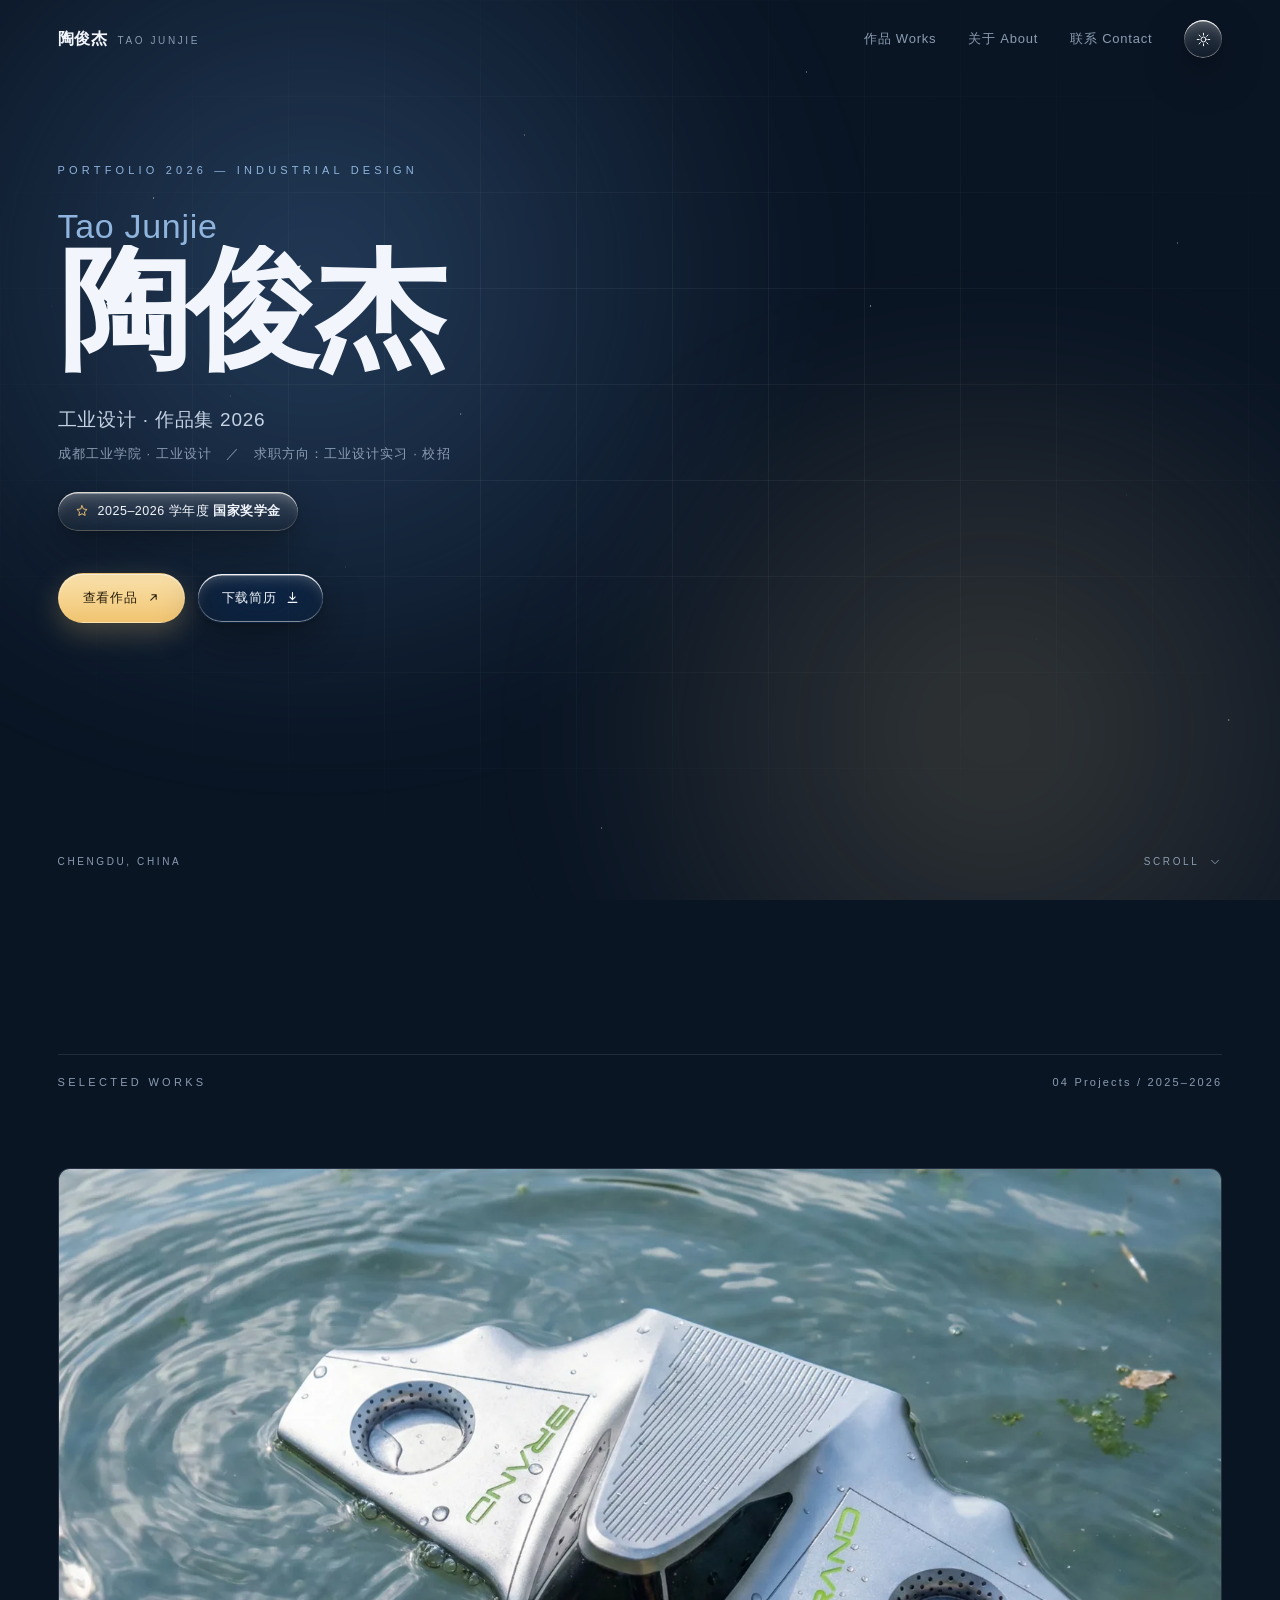
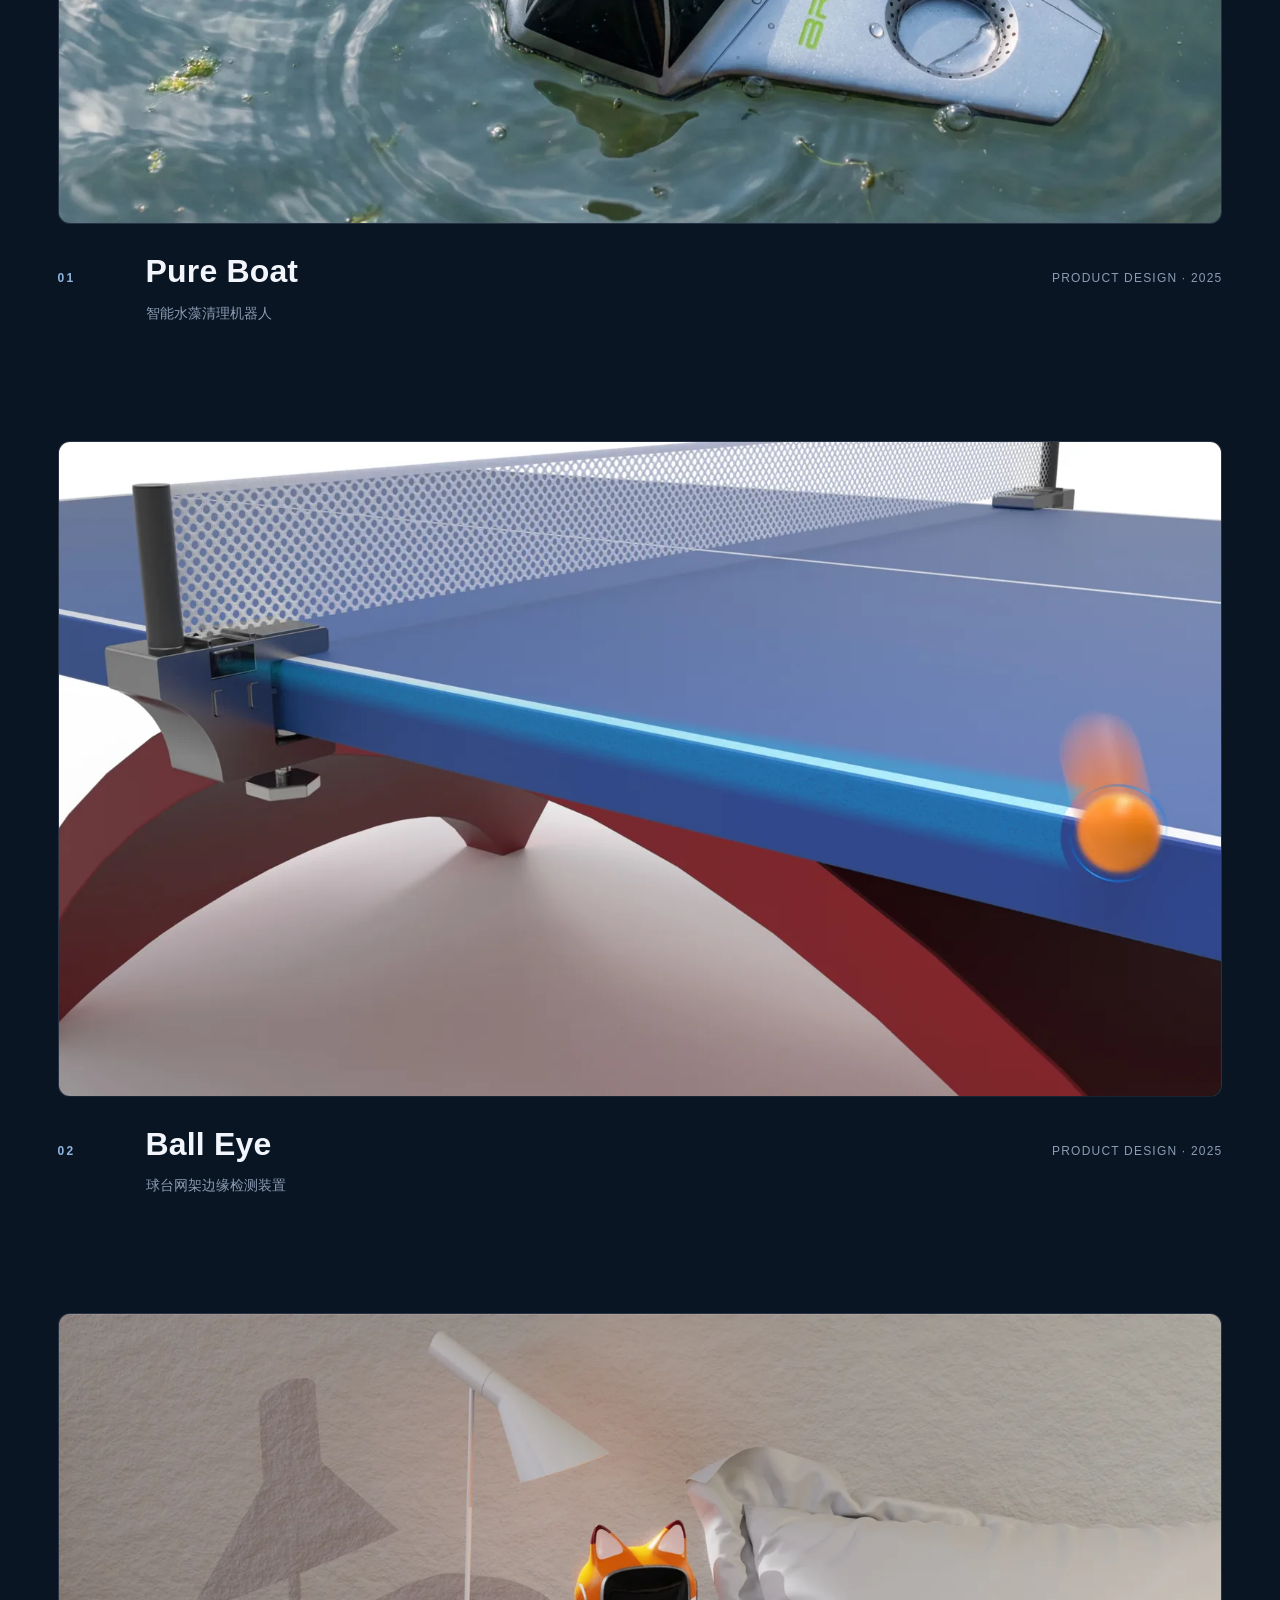
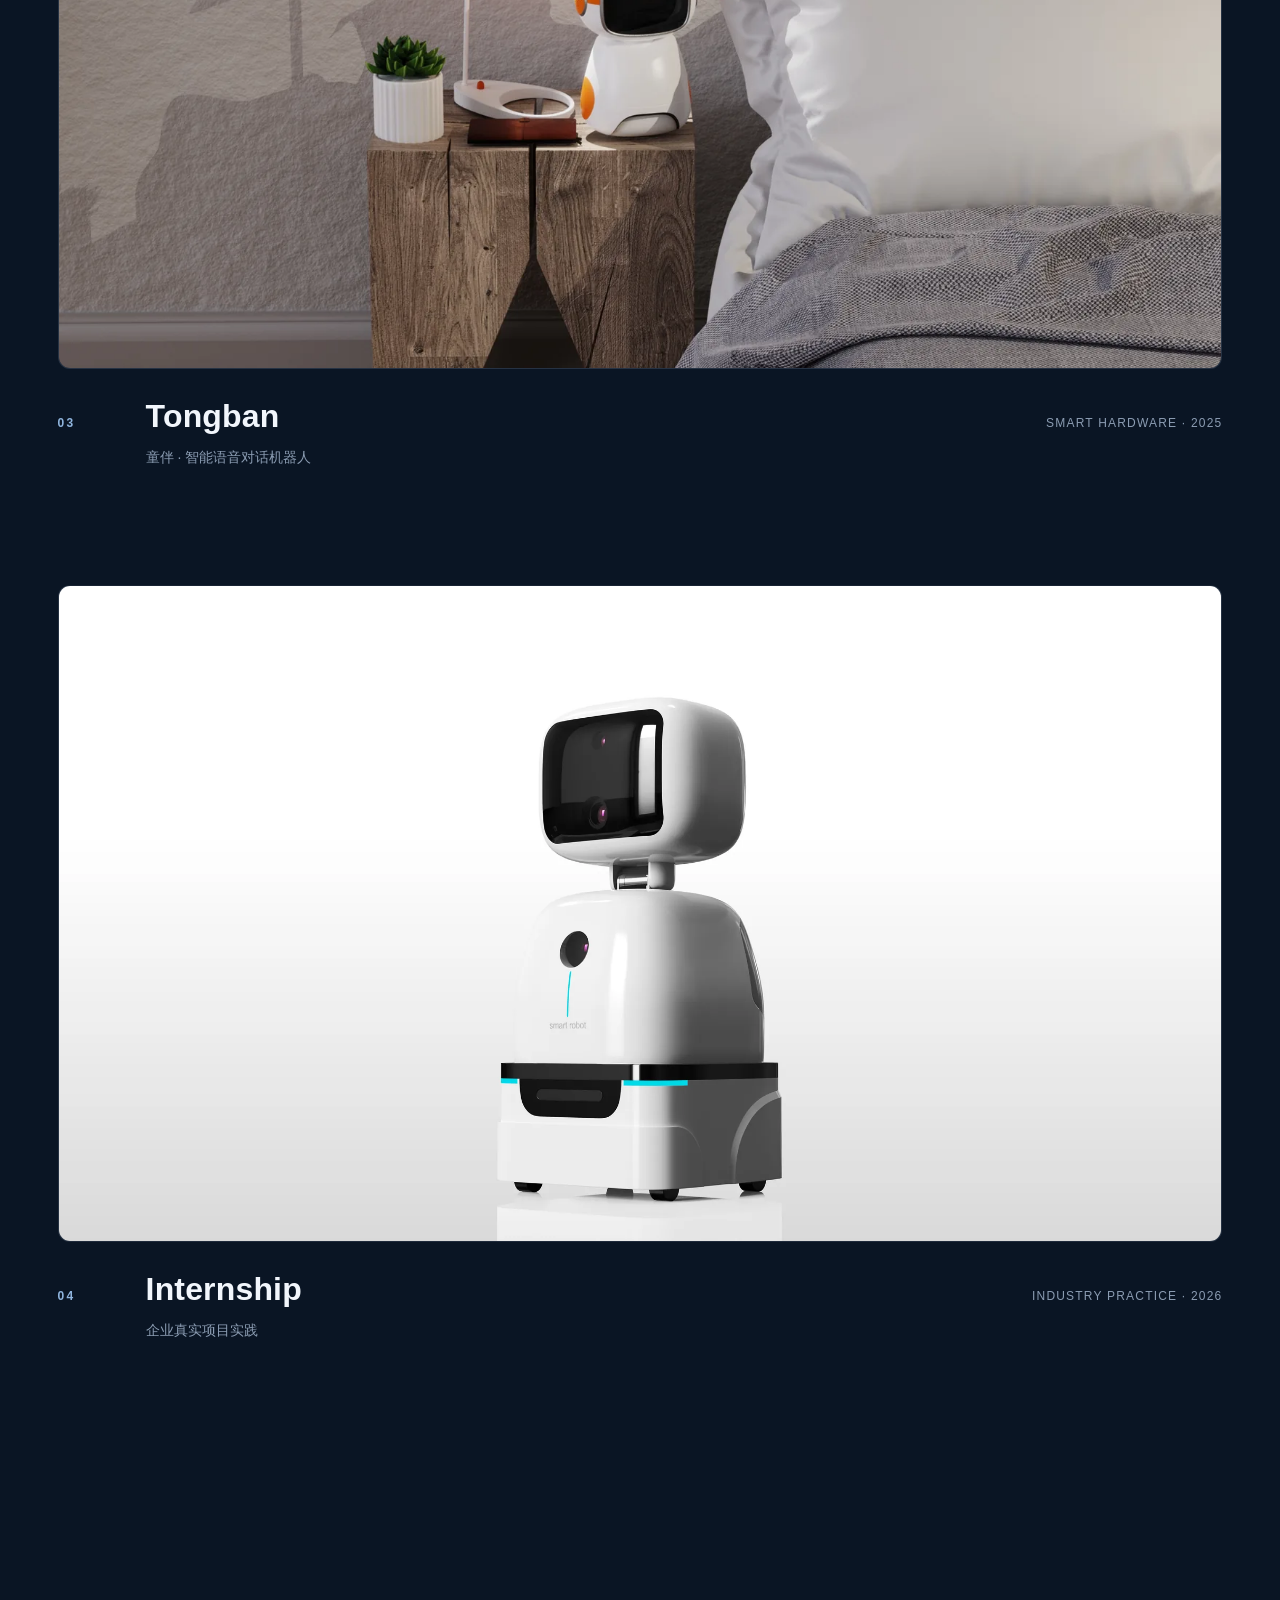
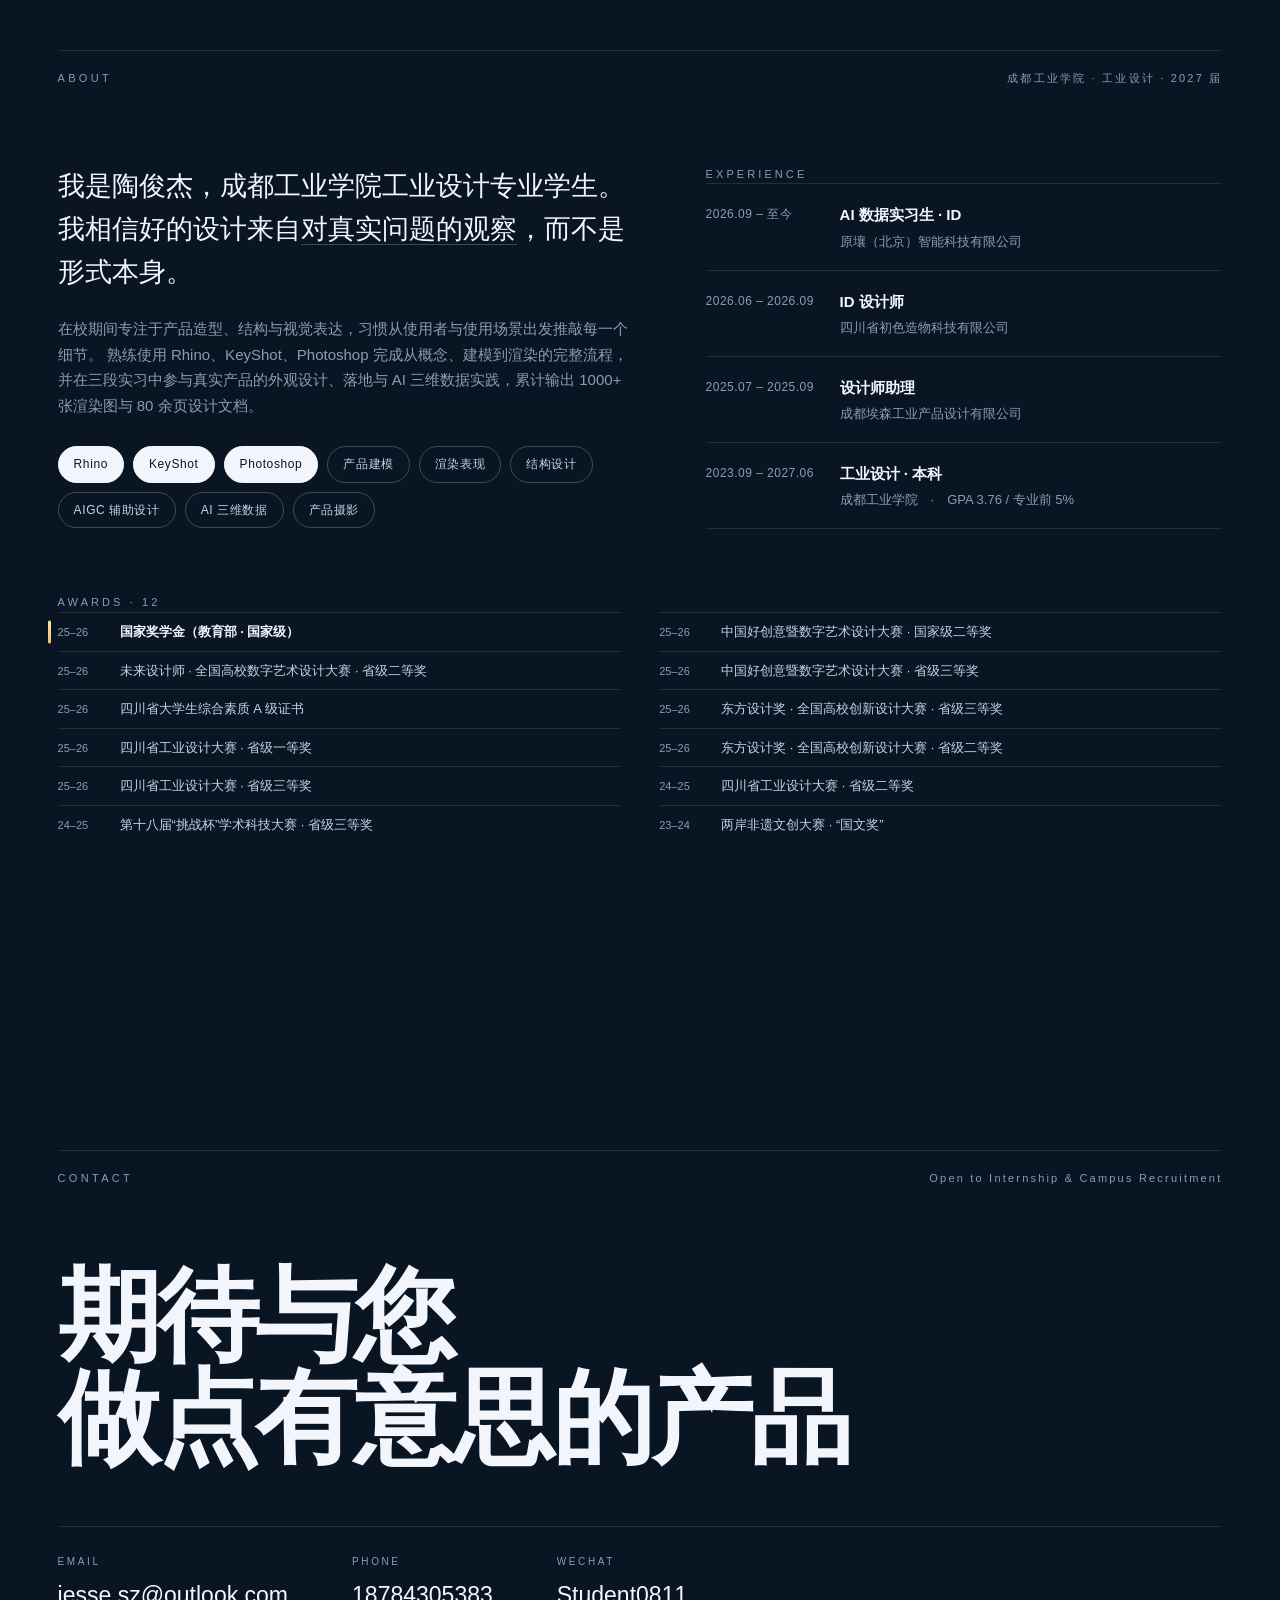
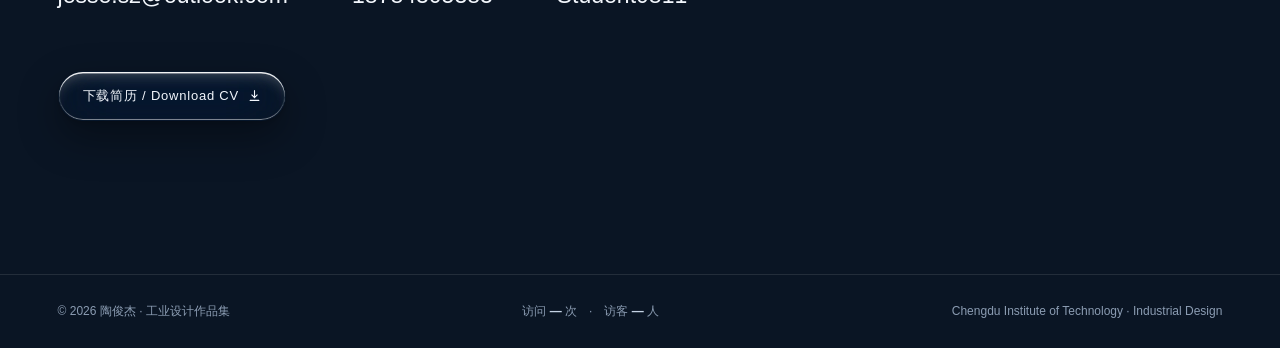
==== commit eb142fa3: "feat: add Yuanrang AI intern to Experience timeline" ====
--- a/index.html
+++ b/index.html
@@ -68,7 +68,7 @@
 
       <div class="hero-stats reveal">
         <div class="stat"><b>04</b><span>Projects</span></div>
-        <div class="stat"><b>02</b><span>Internships</span></div>
+        <div class="stat"><b>03</b><span>Internships</span></div>
         <div class="stat"><b>12</b><span>Awards</span></div>
       </div>
     </div>
@@ -205,7 +205,7 @@
           <p class="about-body">
             在校期间专注于产品造型、结构与视觉表达，习惯从使用者与使用场景出发推敲每一个细节。
             熟练使用 Rhino、KeyShot、Photoshop 完成从概念、建模到渲染的完整流程，
-            并在两段实习中参与真实产品的外观设计与落地，累计输出 1000+ 张渲染图与 80 余页设计文档。
+            并在三段实习中参与真实产品的外观设计、落地与 AI 三维数据实践，累计输出 1000+ 张渲染图与 80 余页设计文档。
           </p>
           <div class="tags">
             <span class="tag strong">Rhino</span>
@@ -215,6 +215,7 @@
             <span class="tag">渲染表现</span>
             <span class="tag">结构设计</span>
             <span class="tag">AIGC 辅助设计</span>
+            <span class="tag">AI 三维数据</span>
             <span class="tag">产品摄影</span>
           </div>
 
@@ -223,6 +224,13 @@
         <div class="reveal">
           <p class="sub-head" style="margin-top:0">Experience</p>
           <ul class="timeline">
+            <li>
+              <span class="t-date">2026.09 – 至今</span>
+              <span>
+                <span class="t-role">AI 数据实习生 · ID</span>
+                <div class="t-org">原壤（北京）智能科技有限公司</div>
+              </span>
+            </li>
             <li>
               <span class="t-date">2026.06 – 2026.09</span>
               <span>
